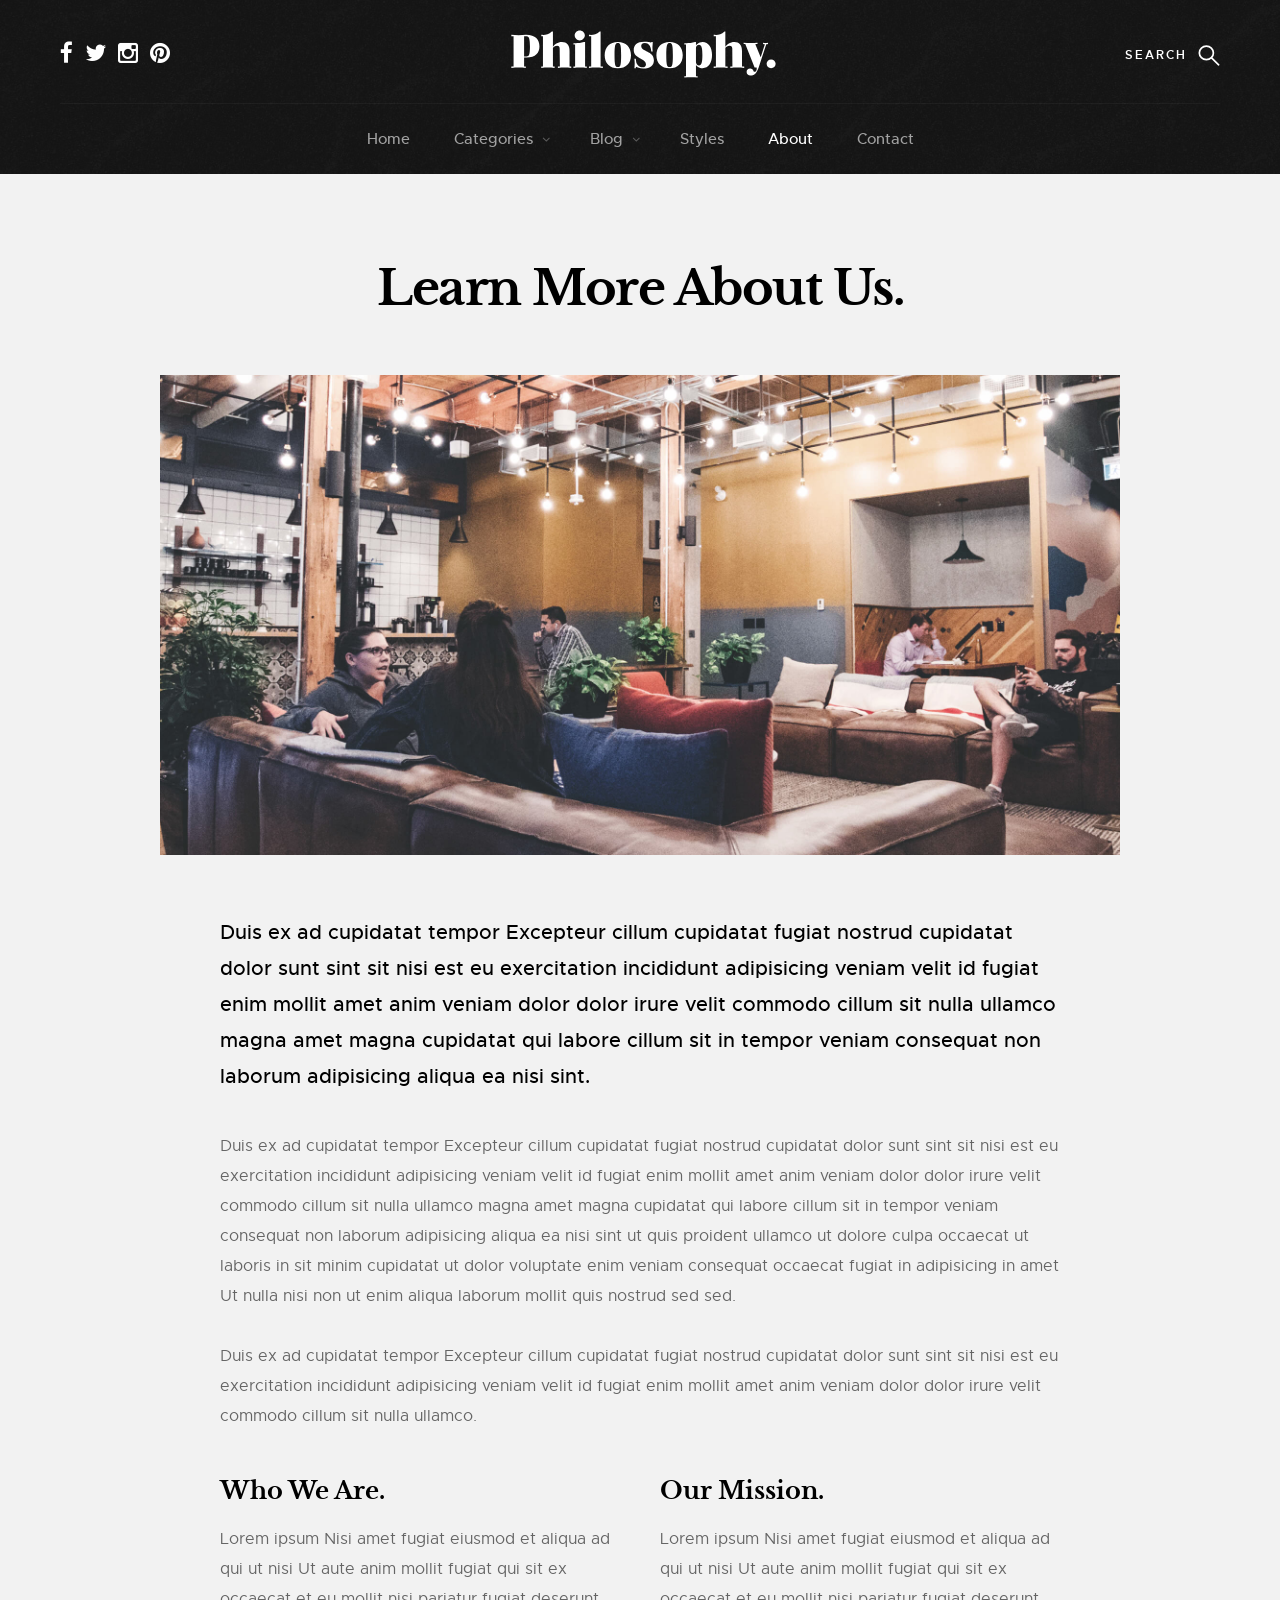
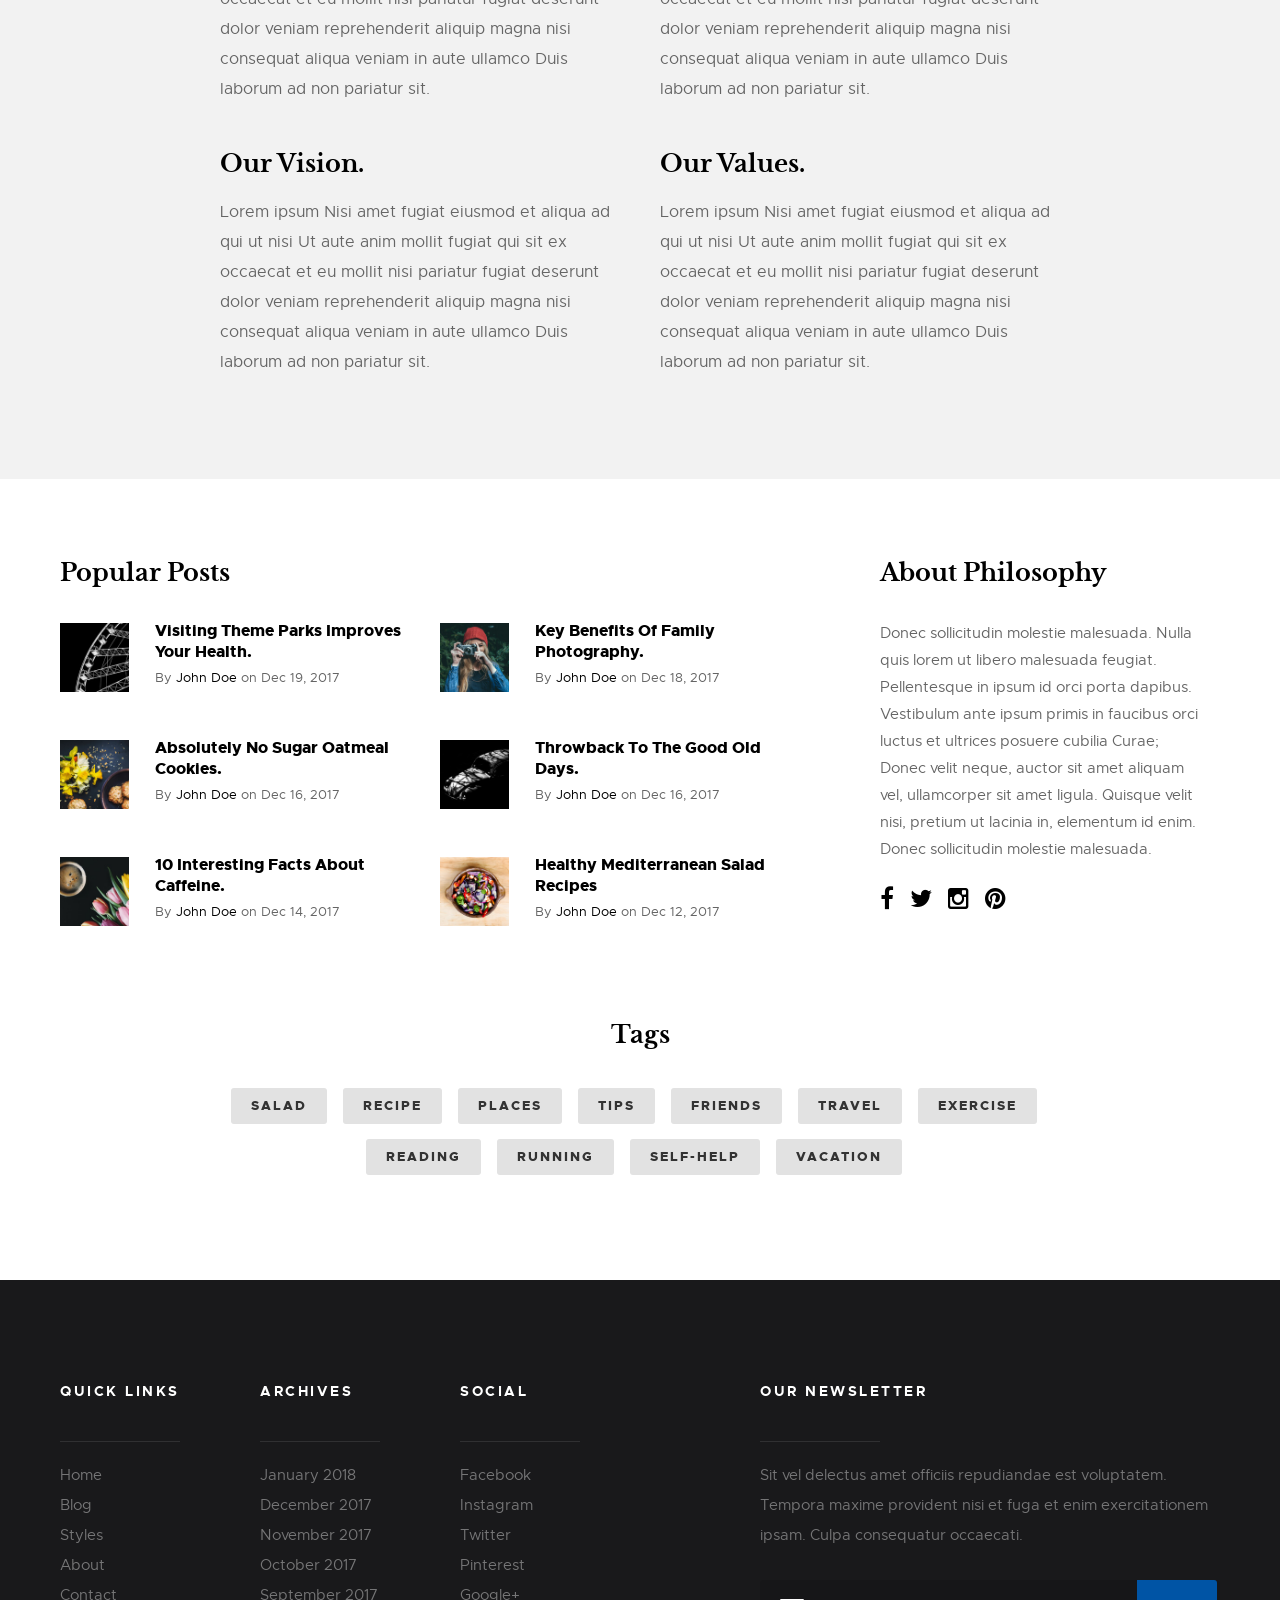
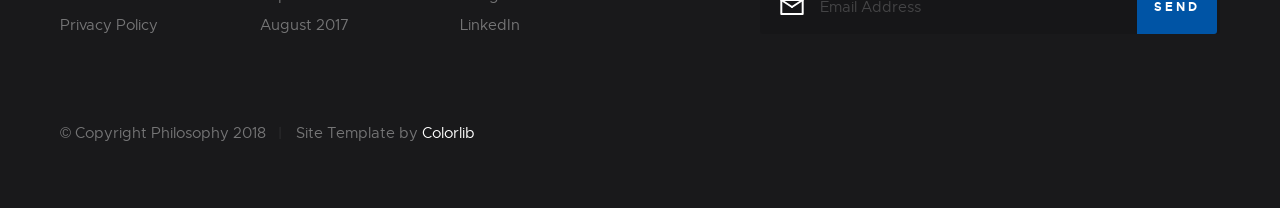
==== about.html @ 349937ad "first major commit" ====
<!DOCTYPE html>
<html class="no-js" lang="en">
<head>

    <!--- basic page needs
    ================================================== -->
    <meta charset="utf-8">
    <title>About - Philosophy</title>
    <meta name="description" content="">
    <meta name="author" content="">

    <!-- mobile specific metas
    ================================================== -->
    <meta name="viewport" content="width=device-width, initial-scale=1, maximum-scale=1">

    <!-- CSS
    ================================================== -->
    <link rel="stylesheet" href="css/base.css">
    <link rel="stylesheet" href="css/vendor.css">
    <link rel="stylesheet" href="css/main.css">

    <!-- script
    ================================================== -->
    <script src="js/modernizr.js"></script>
    <script src="js/pace.min.js"></script>

    <!-- favicons
    ================================================== -->
    <link rel="shortcut icon" href="favicon.ico" type="image/x-icon">
    <link rel="icon" href="favicon.ico" type="image/x-icon">

</head>

<body id="top">

    <!-- pageheader
    ================================================== -->
    <div class="s-pageheader">

        <header class="header">
            <div class="header__content row">

                <div class="header__logo">
                    <a class="logo" href="index.html">
                        <img src="images/logo.svg" alt="Homepage">
                    </a>
                </div> <!-- end header__logo -->

                <ul class="header__social">
                    <li>
                        <a href="#0"><i class="fa fa-facebook" aria-hidden="true"></i></a>
                    </li>
                    <li>
                        <a href="#0"><i class="fa fa-twitter" aria-hidden="true"></i></a>
                    </li>
                    <li>
                        <a href="#0"><i class="fa fa-instagram" aria-hidden="true"></i></a>
                    </li>
                    <li>
                        <a href="#0"><i class="fa fa-pinterest" aria-hidden="true"></i></a>
                    </li>
                </ul> <!-- end header__social -->

                <a class="header__search-trigger" href="#0"></a>

                <div class="header__search">

                    <form role="search" method="get" class="header__search-form" action="#">
                        <label>
                            <span class="hide-content">Search for:</span>
                            <input type="search" class="search-field" placeholder="Type Keywords" value="" name="s" title="Search for:" autocomplete="off">
                        </label>
                        <input type="submit" class="search-submit" value="Search">
                    </form>
        
                    <a href="#0" title="Close Search" class="header__overlay-close">Close</a>

                </div>  <!-- end header__search -->


                <a class="header__toggle-menu" href="#0" title="Menu"><span>Menu</span></a>

                <nav class="header__nav-wrap">

                    <h2 class="header__nav-heading h6">Site Navigation</h2>

                    <ul class="header__nav">
                        <li><a href="index.html" title="">Home</a></li>
                        <li class="has-children">
                            <a href="#0" title="">Categories</a>
                            <ul class="sub-menu">
                            <li><a href="category.html">Lifestyle</a></li>
                            <li><a href="category.html">Health</a></li>
                            <li><a href="category.html">Family</a></li>
                            <li><a href="category.html">Management</a></li>
                            <li><a href="category.html">Travel</a></li>
                            <li><a href="category.html">Work</a></li>
                            </ul>
                        </li>
                        <li class="has-children">
                            <a href="#0" title="">Blog</a>
                            <ul class="sub-menu">
                            <li><a href="single-video.html">Video Post</a></li>
                            <li><a href="single-audio.html">Audio Post</a></li>
                            <li><a href="single-gallery.html">Gallery Post</a></li>
                            <li><a href="single-standard.html">Standard Post</a></li>
                            </ul>
                        </li>
                        <li><a href="style-guide.html" title="">Styles</a></li>
                        <li class="current"><a href="about.html" title="">About</a></li>
                        <li><a href="contact.html" title="">Contact</a></li>
                    </ul> <!-- end header__nav -->

                    <a href="#0" title="Close Menu" class="header__overlay-close close-mobile-menu">Close</a>

                </nav> <!-- end header__nav-wrap -->

            </div> <!-- header-content -->
        </header> <!-- header -->

    </div> <!-- end s-pageheader -->


    <!-- s-content
    ================================================== -->
    <section class="s-content s-content--narrow">

        <div class="row">

            <div class="s-content__header col-full">
                <h1 class="s-content__header-title">
                    Learn More About Us.
                </h1>
            </div> <!-- end s-content__header -->

            <div class="s-content__media col-full">
                <div class="s-content__post-thumb">
                    <img src="images/thumbs/about/about-1000.jpg" 
                         srcset="images/thumbs/about/about-2000.jpg 2000w, 
                                 images/thumbs/about/about-1000.jpg 1000w, 
                                 images/thumbs/about/about-500.jpg 500w" 
                         sizes="(max-width: 2000px) 100vw, 2000px" alt="" >
                </div>
            </div> <!-- end s-content__media -->

            <div class="col-full s-content__main">

                <p class="lead">Duis ex ad cupidatat tempor Excepteur cillum cupidatat fugiat nostrud cupidatat dolor sunt sint sit nisi est eu exercitation incididunt adipisicing veniam velit id fugiat enim mollit amet anim veniam dolor dolor irure velit commodo cillum sit nulla ullamco magna amet magna cupidatat qui labore cillum sit in tempor veniam consequat non laborum adipisicing aliqua ea nisi sint.</p>
                
                <p>Duis ex ad cupidatat tempor Excepteur cillum cupidatat fugiat nostrud cupidatat dolor sunt sint sit nisi est eu exercitation incididunt adipisicing veniam velit id fugiat enim mollit amet anim veniam dolor dolor irure velit commodo cillum sit nulla ullamco magna amet magna cupidatat qui labore cillum sit in tempor veniam consequat non laborum adipisicing aliqua ea nisi sint ut quis proident ullamco ut dolore culpa occaecat ut laboris in sit minim cupidatat ut dolor voluptate enim veniam consequat occaecat fugiat in adipisicing in amet Ut nulla nisi non ut enim aliqua laborum mollit quis nostrud sed sed.
                </p>

                <p>Duis ex ad cupidatat tempor Excepteur cillum cupidatat fugiat nostrud cupidatat dolor sunt sint sit nisi est eu exercitation incididunt adipisicing veniam velit id fugiat enim mollit amet anim veniam dolor dolor irure velit commodo cillum sit nulla ullamco.
                </p>

                <div class="row block-1-2 block-tab-full">
                    <div class="col-block">
                        <h3 class="quarter-top-margin">Who We Are.</h3>
                        <p>Lorem ipsum Nisi amet fugiat eiusmod et aliqua ad qui ut nisi Ut aute anim mollit fugiat qui sit ex occaecat et eu mollit nisi pariatur fugiat deserunt dolor veniam reprehenderit aliquip magna nisi consequat aliqua veniam in aute ullamco Duis laborum ad non pariatur sit.</p>
                    </div>

                    <div class="col-block">
                        <h3 class="quarter-top-margin">Our Mission.</h3>
                        <p>Lorem ipsum Nisi amet fugiat eiusmod et aliqua ad qui ut nisi Ut aute anim mollit fugiat qui sit ex occaecat et eu mollit nisi pariatur fugiat deserunt dolor veniam reprehenderit aliquip magna nisi consequat aliqua veniam in aute ullamco Duis laborum ad non pariatur sit.</p>
                    </div>

                    <div class="col-block">
                        <h3 class="quarter-top-margin">Our Vision.</h3>
                        <p>Lorem ipsum Nisi amet fugiat eiusmod et aliqua ad qui ut nisi Ut aute anim mollit fugiat qui sit ex occaecat et eu mollit nisi pariatur fugiat deserunt dolor veniam reprehenderit aliquip magna nisi consequat aliqua veniam in aute ullamco Duis laborum ad non pariatur sit.</p>
                    </div>

                    <div class="col-block">
                        <h3 class="quarter-top-margin">Our Values.</h3>
                        <p>Lorem ipsum Nisi amet fugiat eiusmod et aliqua ad qui ut nisi Ut aute anim mollit fugiat qui sit ex occaecat et eu mollit nisi pariatur fugiat deserunt dolor veniam reprehenderit aliquip magna nisi consequat aliqua veniam in aute ullamco Duis laborum ad non pariatur sit.</p>
                    </div>

                </div>


            </div> <!-- end s-content__main -->

        </div> <!-- end row -->

    </section> <!-- s-content -->


    <!-- s-extra
    ================================================== -->
    <section class="s-extra">

        <div class="row top">

            <div class="col-eight md-six tab-full popular">
                <h3>Popular Posts</h3>

                <div class="block-1-2 block-m-full popular__posts">
                    <article class="col-block popular__post">
                        <a href="#0" class="popular__thumb">
                            <img src="images/thumbs/small/wheel-150.jpg" alt="">
                        </a>
                        <h5><a href="#0">Visiting Theme Parks Improves Your Health.</a></h5>
                        <section class="popular__meta">
                                <span class="popular__author"><span>By</span> <a href="#0"> John Doe</a></span>
                            <span class="popular__date"><span>on</span> <time datetime="2017-12-19">Dec 19, 2017</time></span>
                        </section>
                    </article>
                    <article class="col-block popular__post">
                        <a href="#0" class="popular__thumb">
                            <img src="images/thumbs/small/shutterbug-150.jpg" alt="">
                        </a>
                        <h5><a href="#0">Key Benefits Of Family Photography.</a></h5>
                        <section class="popular__meta">
                            <span class="popular__author"><span>By</span> <a href="#0"> John Doe</a></span>
                            <span class="popular__date"><span>on</span> <time datetime="2017-12-18">Dec 18, 2017</time></span>
                        </section>
                    </article>
                    <article class="col-block popular__post">
                        <a href="#0" class="popular__thumb">
                            <img src="images/thumbs/small/cookies-150.jpg" alt="">
                        </a>
                        <h5><a href="#0">Absolutely No Sugar Oatmeal Cookies.</a></h5>
                        <section class="popular__meta">
                                <span class="popular__author"><span>By</span> <a href="#0"> John Doe</a></span>
                            <span class="popular__date"><span>on</span> <time datetime="2017-12-16">Dec 16, 2017</time></span>
                        </section>
                    </article>
                    <article class="col-block popular__post">
                        <a href="#0" class="popular__thumb">
                            <img src="images/thumbs/small/beetle-150.jpg" alt="">
                        </a>
                        <h5><a href="#0">Throwback To The Good Old Days.</a></h5>
                        <section class="popular__meta">
                            <span class="popular__author"><span>By</span> <a href="#0"> John Doe</a></span>
                            <span class="popular__date"><span>on</span> <time datetime="2017-12-16">Dec 16, 2017</time></span>
                        </section>
                    </article>
                    <article class="col-block popular__post">
                        <a href="#0" class="popular__thumb">
                            <img src="images/thumbs/small/tulips-150.jpg" alt="">
                        </a>
                        <h5><a href="#0">10 Interesting Facts About Caffeine.</a></h5>
                        <section class="popular__meta">
                            <span class="popular__author"><span>By</span> <a href="#0"> John Doe</a></span>
                            <span class="popular__date"><span>on</span> <time datetime="2017-12-14">Dec 14, 2017</time></span>
                        </section>
                    </article>
                    <article class="col-block popular__post">
                        <a href="#0" class="popular__thumb">
                            <img src="images/thumbs/small/salad-150.jpg" alt="">
                        </a>
                        <h5><a href="#0">Healthy Mediterranean Salad Recipes</a></h5>
                        <section class="popular__meta">
                            <span class="popular__author"><span>By</span> <a href="#0"> John Doe</a></span>
                            <span class="popular__date"><span>on</span> <time datetime="2017-12-12">Dec 12, 2017</time></span>
                        </section>
                    </article>
                </div> <!-- end popular_posts -->
            </div> <!-- end popular -->
            
            <div class="col-four md-six tab-full about">
                <h3>About Philosophy</h3>

                <p>
                Donec sollicitudin molestie malesuada. Nulla quis lorem ut libero malesuada feugiat. Pellentesque in ipsum id orci porta dapibus. Vestibulum ante ipsum primis in faucibus orci luctus et ultrices posuere cubilia Curae; Donec velit neque, auctor sit amet aliquam vel, ullamcorper sit amet ligula. Quisque velit nisi, pretium ut lacinia in, elementum id enim. Donec sollicitudin molestie malesuada.
                </p>

                <ul class="about__social">
                    <li>
                        <a href="#0"><i class="fa fa-facebook" aria-hidden="true"></i></a>
                    </li>
                    <li>
                        <a href="#0"><i class="fa fa-twitter" aria-hidden="true"></i></a>
                    </li>
                    <li>
                        <a href="#0"><i class="fa fa-instagram" aria-hidden="true"></i></a>
                    </li>
                    <li>
                        <a href="#0"><i class="fa fa-pinterest" aria-hidden="true"></i></a>
                    </li>
                </ul> <!-- end header__social -->
            </div> <!-- end about -->

        </div> <!-- end row -->

        <div class="row bottom tags-wrap">
            <div class="col-full tags">
                <h3>Tags</h3>

                <div class="tagcloud">
                    <a href="#0">Salad</a>
                    <a href="#0">Recipe</a>
                    <a href="#0">Places</a>
                    <a href="#0">Tips</a>
                    <a href="#0">Friends</a>
                    <a href="#0">Travel</a>
                    <a href="#0">Exercise</a>
                    <a href="#0">Reading</a>
                    <a href="#0">Running</a>
                    <a href="#0">Self-Help</a>
                    <a href="#0">Vacation</a>
                </div> <!-- end tagcloud -->
            </div> <!-- end tags -->
        </div> <!-- end tags-wrap -->

    </section> <!-- end s-extra -->


    <!-- s-footer
    ================================================== -->
    <footer class="s-footer">

        <div class="s-footer__main">
            <div class="row">
                
                <div class="col-two md-four mob-full s-footer__sitelinks">
                        
                    <h4>Quick Links</h4>

                    <ul class="s-footer__linklist">
                        <li><a href="#0">Home</a></li>
                        <li><a href="#0">Blog</a></li>
                        <li><a href="#0">Styles</a></li>
                        <li><a href="#0">About</a></li>
                        <li><a href="#0">Contact</a></li>
                        <li><a href="#0">Privacy Policy</a></li>
                    </ul>

                </div> <!-- end s-footer__sitelinks -->

                <div class="col-two md-four mob-full s-footer__archives">
                        
                    <h4>Archives</h4>

                    <ul class="s-footer__linklist">
                        <li><a href="#0">January 2018</a></li>
                        <li><a href="#0">December 2017</a></li>
                        <li><a href="#0">November 2017</a></li>
                        <li><a href="#0">October 2017</a></li>
                        <li><a href="#0">September 2017</a></li>
                        <li><a href="#0">August 2017</a></li>
                    </ul>

                </div> <!-- end s-footer__archives -->

                <div class="col-two md-four mob-full s-footer__social">
                        
                    <h4>Social</h4>

                    <ul class="s-footer__linklist">
                        <li><a href="#0">Facebook</a></li>
                        <li><a href="#0">Instagram</a></li>
                        <li><a href="#0">Twitter</a></li>
                        <li><a href="#0">Pinterest</a></li>
                        <li><a href="#0">Google+</a></li>
                        <li><a href="#0">LinkedIn</a></li>
                    </ul>

                </div> <!-- end s-footer__social -->

                <div class="col-five md-full end s-footer__subscribe">
                        
                    <h4>Our Newsletter</h4>

                    <p>Sit vel delectus amet officiis repudiandae est voluptatem. Tempora maxime provident nisi et fuga et enim exercitationem ipsam. Culpa consequatur occaecati.</p>

                    <div class="subscribe-form">
                        <form id="mc-form" class="group" novalidate="true">

                            <input type="email" value="" name="EMAIL" class="email" id="mc-email" placeholder="Email Address" required="">
                
                            <input type="submit" name="subscribe" value="Send">
                
                            <label for="mc-email" class="subscribe-message"></label>
                
                        </form>
                    </div>

                </div> <!-- end s-footer__subscribe -->

            </div>
        </div> <!-- end s-footer__main -->

        <div class="s-footer__bottom">
            <div class="row">
                <div class="col-full">
                    <div class="s-footer__copyright">
                        <span>© Copyright Philosophy 2018</span> 
                        <span>Site Template by <a href="https://colorlib.com/">Colorlib</a></span>
                    </div>

                    <div class="go-top">
                        <a class="smoothscroll" title="Back to Top" href="#top"></a>
                    </div>
                </div>
            </div>
        </div> <!-- end s-footer__bottom -->

    </footer> <!-- end s-footer -->


    <!-- preloader
    ================================================== -->
    <div id="preloader">
        <div id="loader">
            <div class="line-scale">
                <div></div>
                <div></div>
                <div></div>
                <div></div>
                <div></div>
            </div>
        </div>
    </div>


    <!-- Java Script
    ================================================== -->
    <script src="js/jquery-3.2.1.min.js"></script>
    <script src="js/plugins.js"></script>
    <script src="js/main.js"></script>

</body>

</html>
---- css/base.css ----
/* =================================================================== 
 *
 *  Philosophy v1.0 Base Stylesheet
 *  12-30-2017
 *  ------------------------------------------------------------------
 *
 *  TOC:
 *  # imports
 *  # normalize
 *  # basic/base setup styles
 *    ## Media
 *    ## Typography resets
 *    ## links
 *    ## inputs
 *  # grid
 *    ## medium size devices
 *    ## tablets
 *    ## mobile devices
 *    ## small mobile devices
 *  # block grids
 *    ## medium size devices
 *    ## tablets
 *    ## mobile devices
 *    ## small mobile devices
 *  # MISC
 *
 * =================================================================== */


/* ===================================================================
 *  # imports 
 *
 * ------------------------------------------------------------------- */
@import url("font-awesome/css/font-awesome.min.css");
@import url("fonts.css");


/* ===================================================================
 *  # normalize
 *  normalize.css v5.0.0 | MIT License | 
 *  github.com/necolas/normalize.css
 *
 * ------------------------------------------------------------------- */
html {
   font-family: sans-serif;
   line-height: 1.15;
   -ms-text-size-adjust: 100%;
   -webkit-text-size-adjust: 100%;
}

body {
   margin: 0;
}

article,
aside,
footer,
header,
nav,
section {
   display: block;
}

h1 {
   font-size: 2em;
   margin: 0.67em 0;
}

figcaption,
figure,
main {
   display: block;
}

figure {
   margin: 1em 40px;
}

hr {
   box-sizing: content-box;
   height: 0;
   overflow: visible;
}

pre {
   font-family: monospace, monospace;
   font-size: 1em;
}

a {
   background-color: transparent;
   -webkit-text-decoration-skip: objects;
}

a:active,
a:hover {
   outline-width: 0;
}

abbr[title] {
   border-bottom: none;
   text-decoration: underline;
   text-decoration: underline dotted;
}

b,
strong {
   font-weight: inherit;
}

b,
strong {
   font-weight: bolder;
}

code,
kbd,
samp {
   font-family: monospace, monospace;
   font-size: 1em;
}

dfn {
   font-style: italic;
}

mark {
   background-color: #ff0;
   color: #000;
}

small {
   font-size: 80%;
}

sub,
sup {
   font-size: 75%;
   line-height: 0;
   position: relative;
   vertical-align: baseline;
}

sub {
   bottom: -0.25em;
}

sup {
   top: -0.5em;
}

audio,
video {
   display: inline-block;
}

audio:not([controls]) {
   display: none;
   height: 0;
}

img {
   border-style: none;
}

svg:not(:root) {
   overflow: hidden;
}

button,
input,
optgroup,
select,
textarea {
   font-family: sans-serif;
   font-size: 100%;
   line-height: 1.15;
   margin: 0;
}

button,
input {
   overflow: visible;
}

button,
select {
   text-transform: none;
}

button,
html [type="button"],
[type="reset"],
[type="submit"] {
   -webkit-appearance: button;
}

button::-moz-focus-inner,
[type="button"]::-moz-focus-inner,
[type="reset"]::-moz-focus-inner,
[type="submit"]::-moz-focus-inner {
   border-style: none;
   padding: 0;
}

button:-moz-focusring,
[type="button"]:-moz-focusring,
[type="reset"]:-moz-focusring,
[type="submit"]:-moz-focusring {
   outline: 1px dotted ButtonText;
}

fieldset {
   border: 1px solid #c0c0c0;
   margin: 0 2px;
   padding: 0.35em 0.625em 0.75em;
}

legend {
   box-sizing: border-box;
   color: inherit;
   display: table;
   max-width: 100%;
   padding: 0;
   white-space: normal;
}

progress {
   display: inline-block;
   vertical-align: baseline;
}

textarea {
   overflow: auto;
}

[type="checkbox"],
[type="radio"] {
   box-sizing: border-box;
   padding: 0;
}

[type="number"]::-webkit-inner-spin-button,
[type="number"]::-webkit-outer-spin-button {
   height: auto;
}

[type="search"] {
   -webkit-appearance: textfield;
   outline-offset: -2px;
}

[type="search"]::-webkit-search-cancel-button,
[type="search"]::-webkit-search-decoration {
   -webkit-appearance: none;
}

::-webkit-file-upload-button {
   -webkit-appearance: button;
   font: inherit;
}

details,
menu {
   display: block;
}

summary {
   display: list-item;
}

canvas {
   display: inline-block;
}

template {
   display: none;
}

[hidden] {
   display: none;
}


/* ===================================================================
*  # basic/base setup styles
*
* ------------------------------------------------------------------- */
html {
   font-size: 62.5%;
   box-sizing: border-box;
}

*,
*::before,
*::after {
   box-sizing: inherit;
}

body {
   font-weight: normal;
   line-height: 1;
   word-wrap: break-word;
   text-rendering: optimizeLegibility;
   -webkit-overflow-scrolling: touch;
   -webkit-text-size-adjust: none;
}

body,
input,
button {
   -moz-osx-font-smoothing: grayscale;
   -webkit-font-smoothing: antialiased;
}

/* ------------------------------------------------------------------- 
 * ## Media
 * ------------------------------------------------------------------- */
img,
video {
   max-width: 100%;
   height: auto;
}

/* ------------------------------------------------------------------- 
 * ## Typography resets 
 * ------------------------------------------------------------------- */
div, dl, dt, dd, ul, ol, li, h1, h2, h3, h4, h5, h6, pre, form, p, blockquote, th, td {
   margin: 0;
   padding: 0;
}

h1, h2, h3, h4, h5, h6 {
   -webkit-font-smoothing: auto;
   -webkit-font-smoothing: antialiased;
   -webkit-font-variant-ligatures: common-ligatures;
   -moz-font-variant-ligatures: common-ligatures;
   font-variant-ligatures: common-ligatures;
   text-rendering: optimizeLegibility;
}

em,
i {
   font-style: italic;
   line-height: inherit;
}

strong,
b {
   font-weight: bold;
   line-height: inherit;
}

small {
   font-size: 60%;
   line-height: inherit;
}

ol,
ul {
   list-style: none;
}

li {
   display: block;
}

/* ------------------------------------------------------------------- 
 * ## links
 * ------------------------------------------------------------------- */
a {
   text-decoration: none;
   line-height: inherit;
}

a img {
   border: none;
}

/* ------------------------------------------------------------------- 
 *  ## inputs
 * ------------------------------------------------------------------- */
fieldset {
   margin: 0;
   padding: 0;
}

input[type="email"],
input[type="number"],
input[type="search"],
input[type="text"],
input[type="tel"],
input[type="url"],
input[type="password"],
textarea {
   -webkit-appearance: none;
   -moz-appearance: none;
   -ms-appearance: none;
   -o-appearance: none;
   appearance: none;
}


/* ===================================================================
 * # grid
 *
 * ------------------------------------------------------------------- */
.row {
   width: 94%;
   max-width: 1200px;
   margin: 0 auto;
}

.row:after {
   content: "";
   display: table;
   clear: both;
}

.row .row {
   width: auto;
   max-width: none;
   margin-left: -20px;
   margin-right: -20px;
}

/* column blocks
 * -------------------------------------- */
[class*="col-"] {
   float: left;
   padding: 0 20px;
}

[class*="col-"] + [class*="col-"].end {
   float: right;
}

/* column width classes 
 * -------------------------------------- */
.col-one {
   width: 8.33333%;
}

.col-two,
.col-1-6 {
   width: 16.66667%;
}

.col-three,
.col-1-4 {
   width: 25%;
}

.col-four,
.col-1-3 {
   width: 33.33333%;
}

.col-five {
   width: 41.66667%;
}

.col-six,
.col-1-2 {
   width: 50%;
}

.col-seven {
   width: 58.33333%;
}

.col-eight,
.col-2-3 {
   width: 66.66667%;
}

.col-nine,
.col-3-4 {
  width: 75%;
}

.col-ten,
.col-5-6 {
   width: 83.33333%;
}

.col-eleven {
   width: 91.66667%;
}

.col-twelve,
.col-full {
   width: 100%;
}


/* ------------------------------------------------------------------- 
 * ## medium size devices
 * ------------------------------------------------------------------- */
@media only screen and (max-width: 1200px) {
   .row .row {
      margin-left: -15px;
      margin-right: -15px;
   }

   [class*="col-"] {
      padding: 0 15px;
   }

   .md-two,
   .md-1-6 {
      width: 16.66667%;
   }

   .md-one {
      width: 8.33333%;
   }

   .md-three,
   .md-1-4 {
      width: 25%;
   }

   .md-four,
   .md-1-3 {
      width: 33.33333%;
   }

   .md-five {
      width: 41.66667%;
   }

   .md-six,
   .md-1-2 {
      width: 50%;
   }

   .md-seven {
      width: 58.33333%;
   }

   .md-eight,
   .md-2-3 {
      width: 66.66667%;
   }

   .md-nine,
   .md-3-4 {
      width: 75%;
   }

   .md-ten,
   .md-5-6 {
      width: 83.33333%;
   }

   .md-eleven {
      width: 91.66667%;
   }

   .md-twelve,
   .md-full {
      width: 100%;
   }
}

/* ------------------------------------------------------------------- 
 * ## tablets
 * ------------------------------------------------------------------- */
@media only screen and (max-width: 800px) {
   .row {
      width: 90%;
   }

   .tab-1-4 {
      width: 25%;
   }

   .tab-1-3 {
      width: 33.33333%;
   }

   .tab-1-2 {
      width: 50%;
   }

   .tab-2-3 {
      width: 66.66667%;
   }

   .tab-3-4 {
      width: 75%;
   }

   .tab-full {
      width: 100%;
   }

   .hide-on-tablet {
      display: none;
   }
}

/* ------------------------------------------------------------------- 
 * ## mobile devices
 * ------------------------------------------------------------------- */
@media only screen and (max-width: 600px) {
   .row {
      width: auto;
      padding-left: 25px;
      padding-right: 25px;
   }

   .row .row {
      margin-left: -10px;
      margin-right: -10px;
      padding-left: 0;
      padding-right: 0;
   }

   [class*="col-"] {
      padding: 0 10px;
   }

   .mob-1-4 {
      width: 25%;
   }

   .mob-1-3 {
      width: 33.33333%;
   }

   .mob-1-2 {
      width: 50%;
   }

   .mob-2-3 {
      width: 66.66667%;
   }

   .mob-3-4 {
      width: 75%;
   }

   .mob-full {
      width: 100%;
   }

   .hide-on-mobile {
      display: none;
   }
}

/* ------------------------------------------------------------------- 
 * ## small mobile devices
 * ------------------------------------------------------------------- */

/* stack columns on small mobile devices
 * ------------------------------------------------------------------- */
@media only screen and (max-width: 400px) {
   .row .row {
      margin-left: 0;
      margin-right: 0;
   }

   [class*="col-"] {
      width: 100% !important;
      float: none !important;
      clear: both !important;
      margin-left: 0;
      margin-right: 0;
      padding: 0;
   }

   [class*="col-"] + [class*="col-"].end {
      float: none;
   }
}


/* ===================================================================
 * # block grids
 *
 * ------------------------------------------------------------------- */

/* Equally-sized columns define at row level
 * ------------------------------------------------------------------- */
[class*="block-"]:after {
   content: "";
   display: table;
   clear: both;
}

.block-1-6 .col-block {
   width: 16.66667%;
}

.block-1-5 .col-block {
   width: 20%;
}

.block-1-4 .col-block {
   width: 25%;
}

.block-1-3 .col-block {
   width: 33.33333%;
}

.block-1-2 .col-block {
   width: 50%;
}

/**
 * Clearing for block grid columns. Allow columns with 
 * different heights to align properly.
 */
.block-1-6 .col-block:nth-child(6n + 1),
.block-1-5 .col-block:nth-child(5n + 1),
.block-1-4 .col-block:nth-child(4n + 1),
.block-1-3 .col-block:nth-child(3n + 1),
.block-1-2 .col-block:nth-child(2n + 1) {
   clear: both;
}

/* ------------------------------------------------------------------- 
 * ## medium size devices
 * ------------------------------------------------------------------- */
@media only screen and (max-width: 1200px) {
   .block-m-1-6 .col-block {
      width: 16.66667%;
   }

   .block-m-1-5 .col-block {
      width: 20%;
   }

   .block-m-1-4 .col-block {
      width: 25%;
   }

   .block-m-1-3 .col-block {
      width: 33.33333%;
   }

   .block-m-1-2 .col-block {
      width: 50%;
   }

   .block-m-full .col-block {
      width: 100%;
      clear: both;
   }

   [class*="block-m-"] .col-block:nth-child(n) {
      clear: none;
   }

   .block-m-1-6 .col-block:nth-child(6n + 1),
   .block-m-1-5 .col-block:nth-child(5n + 1),
   .block-m-1-4 .col-block:nth-child(4n + 1),
   .block-m-1-3 .col-block:nth-child(3n + 1),
   .block-m-1-2 .col-block:nth-child(2n + 1) {
      clear: both;
   }
}

/* ------------------------------------------------------------------- 
 * ## tablets
 * ------------------------------------------------------------------- */
@media only screen and (max-width: 800px) {
   .block-tab-1-6 .col-block {
      width: 16.66667%;
   }

   .block-tab-1-5 .col-block {
      width: 20%;
   }

   .block-tab-1-4 .col-block {
      width: 25%;
   }

   .block-tab-1-3 .col-block {
      width: 33.33333%;
   }

   .block-tab-1-2 .col-block {
      width: 50%;
   }

   .block-tab-full .col-block {
      width: 100%;
      clear: both;
   }

   [class*="block-tab-"] .col-block:nth-child(n) {
      clear: none;
   }

   .block-tab-1-6 .col-block:nth-child(6n + 1),
   .block-tab-1-6 .col-block:nth-child(5n + 1),
   .block-tab-1-4 .col-block:nth-child(4n + 1),
   .block-tab-1-3 .col-block:nth-child(3n + 1),
   .block-tab-1-2 .col-block:nth-child(2n + 1) {
      clear: both;
   }
}

/* ------------------------------------------------------------------- 
 * ## mobile devices
 * ------------------------------------------------------------------- */
@media only screen and (max-width: 600px) {
   .block-mob-1-6 .col-block {
      width: 16.66667%;
   }

   .block-mob-1-5 .col-block {
      width: 20%;
   }

   .block-mob-1-4 .col-block {
      width: 25%;
   }

   .block-mob-1-3 .col-block {
      width: 33.33333%;
   }

   .block-mob-1-2 .col-block {
      width: 50%;
   }

   .block-mob-full .col-block {
      width: 100%;
      clear: both;
   }

   [class*="block-mob-"] .col-block:nth-child(n) {
      clear: none;
   }

   .block-mob-1-6 .col-block:nth-child(6n + 1),
   .block-mob-1-5 .col-block:nth-child(5n + 1),
   .block-mob-1-4 .col-block:nth-child(4n + 1),
   .block-mob-1-3 .col-block:nth-child(3n + 1),
   .block-mob-1-2 .col-block:nth-child(2n + 1) {
      clear: both;
   }
}

/* ------------------------------------------------------------------- 
 * ## small mobile devices
 * ------------------------------------------------------------------- */

/* stack columns on small mobile devices
 * ------------------------------------------------------------------- */
@media only screen and (max-width: 400px) {
   .stack .col-block {
      width: 100% !important;
      float: none !important;
      clear: both !important;
      margin-left: 0;
      margin-right: 0;
   }
}


/* ===================================================================
 * # MISC
 *
 * ------------------------------------------------------------------- */
.group:after {
   content: "";
   display: table;
   clear: both;
}

/* Misc Helper Styles
 * -------------------------------------- */
.is-hidden {
   display: none;
}

.is-invisible {
   visibility: hidden;
}

.antialiased {
   -webkit-font-smoothing: antialiased;
   -moz-osx-font-smoothing: grayscale;
}

.overflow-hidden {
   overflow: hidden;
}

.remove-bottom {
   margin-bottom: 0;
}

.half-bottom {
   margin-bottom: 1.5rem !important;
}

.add-bottom {
   margin-bottom: 3rem !important;
}

.no-border {
   border: none;
}

.full-width {
   width: 100%;
}

.text-center {
   text-align: center;
}

.text-left {
   text-align: left;
}

.text-right {
   text-align: right;
}

.pull-left {
   float: left;
}

.pull-right {
   float: right;
}

.align-center {
   margin-left: auto;
   margin-right: auto;
   text-align: center;
}

/*# sourceMappingURL=base.css.map */
---- css/vendor.css ----
/* =================================================================== 
 *
 *  Philosophy v1.0 Vendor/Third Party CSS 
 *  12-30-2017
 *  ------------------------------------------------------------------
 *
 *  TOC:
 *  # lity - v1.6.6 - 2016-04-22
 *  # Animate on Scroll
 *  # Slick Slider
 *  # MediaElement
 *  # prettyprint GitHub Theme
 *
 * =================================================================== */


/* ===================================================================
 * # lity - v1.6.6 - 2016-04-22
 *   http://sorgalla.com/lity/
 *   Copyright (c) 2016 Jan Sorgalla; Licensed MIT 
 * ------------------------------------------------------------------- */
.lity {
   z-index: 9990;
   position: fixed;
   top: 0;
   right: 0;
   bottom: 0;
   left: 0;
   white-space: nowrap;
   background: #ffffff;
   background: white;
   outline: none !important;
   opacity: 0;
   -webkit-transition: opacity 0.3s ease;
   -o-transition: opacity 0.3s ease;
   transition: opacity 0.3s ease;
}

.lity.lity-opened {
   opacity: 1;
}

.lity.lity-closed {
   opacity: 0;
}

.lity * {
   -webkit-box-sizing: border-box;
   -moz-box-sizing: border-box;
   box-sizing: border-box;
}

.lity-wrap {
   z-index: 9990;
   position: fixed;
   top: 0;
   right: 0;
   bottom: 0;
   left: 0;
   text-align: center;
   outline: none !important;
}

.lity-wrap:before {
   content: '';
   display: inline-block;
   height: 100%;
   vertical-align: middle;
   margin-right: -0.25em;
}

.lity-loader {
   z-index: 9991;
   color: #333;
   position: absolute;
   top: 50%;
   margin-top: -0.8em;
   width: 100%;
   text-align: center;
   font-size: 14px;
   font-family: Arial, Helvetica, sans-serif;
   opacity: 0;
   -webkit-transition: opacity 0.3s ease;
   -o-transition: opacity 0.3s ease;
   transition: opacity 0.3s ease;
}

.lity-loading .lity-loader {
   opacity: 1;
}

.lity-container {
   z-index: 9992;
   position: relative;
   text-align: left;
   vertical-align: middle;
   display: inline-block;
   white-space: normal;
   max-width: 100%;
   max-height: 100%;
   outline: none !important;
}

.lity-content {
   z-index: 9993;
   width: 100%;
   -webkit-transform: scale(1);
   -ms-transform: scale(1);
   -o-transform: scale(1);
   transform: scale(1);
   -webkit-transition: -webkit-transform 0.3s ease;
   -o-transition: -o-transform 0.3s ease;
   transition: transform 0.3s ease;
}

.lity-loading .lity-content,
.lity-closed .lity-content {
   -webkit-transform: scale(0.8);
   -ms-transform: scale(0.8);
   -o-transform: scale(0.8);
   transform: scale(0.8);
}

.lity-content:after {
   content: '';
   position: absolute;
   left: 0;
   top: 0;
   bottom: 0;
   display: block;
   right: 0;
   width: auto;
   height: auto;
   z-index: -1;
}

.lity-close {
   z-index: 9994;
   width: 42px;
   height: 42px;
   position: fixed;
   text-align: center !important;
   right: 20px;
   top: 20px;
   -webkit-appearance: none;
   cursor: pointer;
   text-decoration: none;
   text-align: center;
   padding: 0;
   margin: 0;
   color: black;
   font-style: normal;
   font-size: 30px;
   font-family: Arial, sans-serif;
   line-height: 42px;
   border: 0;
   background: transparent;
   outline: none;
   -webkit-box-shadow: none;
   box-shadow: none;
   font: 0/0 a;
   text-shadow: none;
   color: transparent;
   border-radius: 50%;
}

.lity-close::before,
.lity-close::after {
   display: block;
   content: "";
   height: 20px;
   width: 2px;
   background-color: black;
   position: absolute;
   top: 11px;
   left: 20px;
}

.lity-close::before {
   -webkit-transform: rotate(-45deg);
   -ms-transform: rotate(-45deg);
   transform: rotate(-45deg);
}

.lity-close::after {
   -webkit-transform: rotate(45deg);
   -ms-transform: rotate(45deg);
   transform: rotate(45deg);
}

.lity-close::-moz-focus-inner {
   border: 0;
   padding: 0;
}

.lity-close:hover,
.lity-close:focus,
.lity-close:active,
.lity-close:visited {
   text-decoration: none;
   text-align: center;
   padding: 0;
   color: #fff;
   font-style: normal;
   font-size: 30px;
   font-family: Arial, sans-serif;
   line-height: 36px;
   border: 0;
   background: transparent;
   outline: none;
   -webkit-box-shadow: none;
   box-shadow: none;
   font: 0/0 a;
   text-shadow: none;
   color: transparent;
}

.lity-close:hover::before,
.lity-close:hover::after,
.lity-close:focus::before,
.lity-close:focus::after,
.lity-close:active::before,
.lity-close:active::after,
.lity-close:visited::before,
.lity-close:visited::after {
   background-color: #0054a5;
}

/* Image */
.lity-image img {
   max-width: 100%;
   display: block;
   line-height: 0;
   border: 0;
}

/* iFrame */
.lity-iframe .lity-container {
   width: 100%;
   max-width: 964px;
}

.lity-iframe-container {
   width: 100%;
   height: 0;
   padding-top: 56.25%;
   overflow: auto;
   pointer-events: auto;
   -webkit-transform: translateZ(0);
   transform: translateZ(0);
   -webkit-overflow-scrolling: touch;
}

.lity-iframe-container iframe {
   position: absolute;
   display: block;
   top: 0;
   left: 0;
   width: 100%;
   height: 100%;
   background: #000;
}

.lity-hide {
   display: none;
}


/* ===================================================================
 * # Animate on Scroll 
 *   https://michalsnik.github.io/aos/
 *
 * ------------------------------------------------------------------- */
[data-aos][data-aos][data-aos-duration='50'],
body[data-aos-duration='50'] [data-aos] {
   transition-duration: 50ms;
}

[data-aos][data-aos][data-aos-delay='50'],
body[data-aos-delay='50'] [data-aos] {
   transition-delay: 0;
}

[data-aos][data-aos][data-aos-delay='50'].aos-animate,
body[data-aos-delay='50'] [data-aos].aos-animate {
   transition-delay: 50ms;
}

[data-aos][data-aos][data-aos-duration='100'],
body[data-aos-duration='100'] [data-aos] {
   transition-duration: .1s;
}

[data-aos][data-aos][data-aos-delay='100'],
body[data-aos-delay='100'] [data-aos] {
   transition-delay: 0;
}

[data-aos][data-aos][data-aos-delay='100'].aos-animate,
body[data-aos-delay='100'] [data-aos].aos-animate {
   transition-delay: .1s;
}

[data-aos][data-aos][data-aos-duration='150'],
body[data-aos-duration='150'] [data-aos] {
   transition-duration: .15s;
}

[data-aos][data-aos][data-aos-delay='150'],
body[data-aos-delay='150'] [data-aos] {
   transition-delay: 0;
}

[data-aos][data-aos][data-aos-delay='150'].aos-animate,
body[data-aos-delay='150'] [data-aos].aos-animate {
   transition-delay: .15s;
}

[data-aos][data-aos][data-aos-duration='200'],
body[data-aos-duration='200'] [data-aos] {
   transition-duration: .2s;
}

[data-aos][data-aos][data-aos-delay='200'],
body[data-aos-delay='200'] [data-aos] {
   transition-delay: 0;
}

[data-aos][data-aos][data-aos-delay='200'].aos-animate,
body[data-aos-delay='200'] [data-aos].aos-animate {
   transition-delay: .2s;
}

[data-aos][data-aos][data-aos-duration='250'],
body[data-aos-duration='250'] [data-aos] {
   transition-duration: .25s;
}

[data-aos][data-aos][data-aos-delay='250'],
body[data-aos-delay='250'] [data-aos] {
   transition-delay: 0;
}

[data-aos][data-aos][data-aos-delay='250'].aos-animate,
body[data-aos-delay='250'] [data-aos].aos-animate {
   transition-delay: .25s;
}

[data-aos][data-aos][data-aos-duration='300'],
body[data-aos-duration='300'] [data-aos] {
   transition-duration: .3s;
}

[data-aos][data-aos][data-aos-delay='300'],
body[data-aos-delay='300'] [data-aos] {
   transition-delay: 0;
}

[data-aos][data-aos][data-aos-delay='300'].aos-animate,
body[data-aos-delay='300'] [data-aos].aos-animate {
   transition-delay: .3s;
}

[data-aos][data-aos][data-aos-duration='350'],
body[data-aos-duration='350'] [data-aos] {
   transition-duration: .35s;
}

[data-aos][data-aos][data-aos-delay='350'],
body[data-aos-delay='350'] [data-aos] {
   transition-delay: 0;
}

[data-aos][data-aos][data-aos-delay='350'].aos-animate,
body[data-aos-delay='350'] [data-aos].aos-animate {
   transition-delay: .35s;
}

[data-aos][data-aos][data-aos-duration='400'],
body[data-aos-duration='400'] [data-aos] {
   transition-duration: .4s;
}

[data-aos][data-aos][data-aos-delay='400'],
body[data-aos-delay='400'] [data-aos] {
   transition-delay: 0;
}

[data-aos][data-aos][data-aos-delay='400'].aos-animate,
body[data-aos-delay='400'] [data-aos].aos-animate {
   transition-delay: .4s;
}

[data-aos][data-aos][data-aos-duration='450'],
body[data-aos-duration='450'] [data-aos] {
   transition-duration: .45s;
}

[data-aos][data-aos][data-aos-delay='450'],
body[data-aos-delay='450'] [data-aos] {
   transition-delay: 0;
}

[data-aos][data-aos][data-aos-delay='450'].aos-animate,
body[data-aos-delay='450'] [data-aos].aos-animate {
   transition-delay: .45s;
}

[data-aos][data-aos][data-aos-duration='500'],
body[data-aos-duration='500'] [data-aos] {
   transition-duration: .5s;
}

[data-aos][data-aos][data-aos-delay='500'],
body[data-aos-delay='500'] [data-aos] {
   transition-delay: 0;
}

[data-aos][data-aos][data-aos-delay='500'].aos-animate,
body[data-aos-delay='500'] [data-aos].aos-animate {
   transition-delay: .5s;
}

[data-aos][data-aos][data-aos-duration='550'],
body[data-aos-duration='550'] [data-aos] {
   transition-duration: .55s;
}

[data-aos][data-aos][data-aos-delay='550'],
body[data-aos-delay='550'] [data-aos] {
   transition-delay: 0;
}

[data-aos][data-aos][data-aos-delay='550'].aos-animate,
body[data-aos-delay='550'] [data-aos].aos-animate {
   transition-delay: .55s;
}

[data-aos][data-aos][data-aos-duration='600'],
body[data-aos-duration='600'] [data-aos] {
   transition-duration: .6s;
}

[data-aos][data-aos][data-aos-delay='600'],
body[data-aos-delay='600'] [data-aos] {
   transition-delay: 0;
}

[data-aos][data-aos][data-aos-delay='600'].aos-animate,
body[data-aos-delay='600'] [data-aos].aos-animate {
   transition-delay: .6s;
}

[data-aos][data-aos][data-aos-duration='650'],
body[data-aos-duration='650'] [data-aos] {
   transition-duration: .65s;
}

[data-aos][data-aos][data-aos-delay='650'],
body[data-aos-delay='650'] [data-aos] {
   transition-delay: 0;
}

[data-aos][data-aos][data-aos-delay='650'].aos-animate,
body[data-aos-delay='650'] [data-aos].aos-animate {
   transition-delay: .65s;
}

[data-aos][data-aos][data-aos-duration='700'],
body[data-aos-duration='700'] [data-aos] {
   transition-duration: .7s;
}

[data-aos][data-aos][data-aos-delay='700'],
body[data-aos-delay='700'] [data-aos] {
   transition-delay: 0;
}

[data-aos][data-aos][data-aos-delay='700'].aos-animate,
body[data-aos-delay='700'] [data-aos].aos-animate {
   transition-delay: .7s;
}

[data-aos][data-aos][data-aos-duration='750'],
body[data-aos-duration='750'] [data-aos] {
   transition-duration: .75s;
}

[data-aos][data-aos][data-aos-delay='750'],
body[data-aos-delay='750'] [data-aos] {
   transition-delay: 0;
}

[data-aos][data-aos][data-aos-delay='750'].aos-animate,
body[data-aos-delay='750'] [data-aos].aos-animate {
   transition-delay: .75s;
}

[data-aos][data-aos][data-aos-duration='800'],
body[data-aos-duration='800'] [data-aos] {
   transition-duration: .8s;
}

[data-aos][data-aos][data-aos-delay='800'],
body[data-aos-delay='800'] [data-aos] {
   transition-delay: 0;
}

[data-aos][data-aos][data-aos-delay='800'].aos-animate,
body[data-aos-delay='800'] [data-aos].aos-animate {
   transition-delay: .8s;
}

[data-aos][data-aos][data-aos-duration='850'],
body[data-aos-duration='850'] [data-aos] {
   transition-duration: .85s;
}

[data-aos][data-aos][data-aos-delay='850'],
body[data-aos-delay='850'] [data-aos] {
   transition-delay: 0;
}

[data-aos][data-aos][data-aos-delay='850'].aos-animate,
body[data-aos-delay='850'] [data-aos].aos-animate {
   transition-delay: .85s;
}

[data-aos][data-aos][data-aos-duration='900'],
body[data-aos-duration='900'] [data-aos] {
   transition-duration: .9s;
}

[data-aos][data-aos][data-aos-delay='900'],
body[data-aos-delay='900'] [data-aos] {
   transition-delay: 0;
}

[data-aos][data-aos][data-aos-delay='900'].aos-animate,
body[data-aos-delay='900'] [data-aos].aos-animate {
   transition-delay: .9s;
}

[data-aos][data-aos][data-aos-duration='950'],
body[data-aos-duration='950'] [data-aos] {
   transition-duration: .95s;
}

[data-aos][data-aos][data-aos-delay='950'],
body[data-aos-delay='950'] [data-aos] {
   transition-delay: 0;
}

[data-aos][data-aos][data-aos-delay='950'].aos-animate,
body[data-aos-delay='950'] [data-aos].aos-animate {
   transition-delay: .95s;
}

[data-aos][data-aos][data-aos-duration='1000'],
body[data-aos-duration='1000'] [data-aos] {
   transition-duration: 1s;
}

[data-aos][data-aos][data-aos-delay='1000'],
body[data-aos-delay='1000'] [data-aos] {
   transition-delay: 0;
}

[data-aos][data-aos][data-aos-delay='1000'].aos-animate,
body[data-aos-delay='1000'] [data-aos].aos-animate {
   transition-delay: 1s;
}

[data-aos][data-aos][data-aos-duration='1050'],
body[data-aos-duration='1050'] [data-aos] {
   transition-duration: 1.05s;
}

[data-aos][data-aos][data-aos-delay='1050'],
body[data-aos-delay='1050'] [data-aos] {
   transition-delay: 0;
}

[data-aos][data-aos][data-aos-delay='1050'].aos-animate,
body[data-aos-delay='1050'] [data-aos].aos-animate {
   transition-delay: 1.05s;
}

[data-aos][data-aos][data-aos-duration='1100'],
body[data-aos-duration='1100'] [data-aos] {
   transition-duration: 1.1s;
}

[data-aos][data-aos][data-aos-delay='1100'],
body[data-aos-delay='1100'] [data-aos] {
   transition-delay: 0;
}

[data-aos][data-aos][data-aos-delay='1100'].aos-animate,
body[data-aos-delay='1100'] [data-aos].aos-animate {
   transition-delay: 1.1s;
}

[data-aos][data-aos][data-aos-duration='1150'],
body[data-aos-duration='1150'] [data-aos] {
   transition-duration: 1.15s;
}

[data-aos][data-aos][data-aos-delay='1150'],
body[data-aos-delay='1150'] [data-aos] {
   transition-delay: 0;
}

[data-aos][data-aos][data-aos-delay='1150'].aos-animate,
body[data-aos-delay='1150'] [data-aos].aos-animate {
   transition-delay: 1.15s;
}

[data-aos][data-aos][data-aos-duration='1200'],
body[data-aos-duration='1200'] [data-aos] {
   transition-duration: 1.2s;
}

[data-aos][data-aos][data-aos-delay='1200'],
body[data-aos-delay='1200'] [data-aos] {
   transition-delay: 0;
}

[data-aos][data-aos][data-aos-delay='1200'].aos-animate,
body[data-aos-delay='1200'] [data-aos].aos-animate {
   transition-delay: 1.2s;
}

[data-aos][data-aos][data-aos-duration='1250'],
body[data-aos-duration='1250'] [data-aos] {
   transition-duration: 1.25s;
}

[data-aos][data-aos][data-aos-delay='1250'],
body[data-aos-delay='1250'] [data-aos] {
   transition-delay: 0;
}

[data-aos][data-aos][data-aos-delay='1250'].aos-animate,
body[data-aos-delay='1250'] [data-aos].aos-animate {
   transition-delay: 1.25s;
}

[data-aos][data-aos][data-aos-duration='1300'],
body[data-aos-duration='1300'] [data-aos] {
   transition-duration: 1.3s;
}

[data-aos][data-aos][data-aos-delay='1300'],
body[data-aos-delay='1300'] [data-aos] {
   transition-delay: 0;
}

[data-aos][data-aos][data-aos-delay='1300'].aos-animate,
body[data-aos-delay='1300'] [data-aos].aos-animate {
   transition-delay: 1.3s;
}

[data-aos][data-aos][data-aos-duration='1350'],
body[data-aos-duration='1350'] [data-aos] {
   transition-duration: 1.35s;
}

[data-aos][data-aos][data-aos-delay='1350'],
body[data-aos-delay='1350'] [data-aos] {
   transition-delay: 0;
}

[data-aos][data-aos][data-aos-delay='1350'].aos-animate,
body[data-aos-delay='1350'] [data-aos].aos-animate {
   transition-delay: 1.35s;
}

[data-aos][data-aos][data-aos-duration='1400'],
body[data-aos-duration='1400'] [data-aos] {
   transition-duration: 1.4s;
}

[data-aos][data-aos][data-aos-delay='1400'],
body[data-aos-delay='1400'] [data-aos] {
   transition-delay: 0;
}

[data-aos][data-aos][data-aos-delay='1400'].aos-animate,
body[data-aos-delay='1400'] [data-aos].aos-animate {
   transition-delay: 1.4s;
}

[data-aos][data-aos][data-aos-duration='1450'],
body[data-aos-duration='1450'] [data-aos] {
   transition-duration: 1.45s;
}

[data-aos][data-aos][data-aos-delay='1450'],
body[data-aos-delay='1450'] [data-aos] {
   transition-delay: 0;
}

[data-aos][data-aos][data-aos-delay='1450'].aos-animate,
body[data-aos-delay='1450'] [data-aos].aos-animate {
   transition-delay: 1.45s;
}

[data-aos][data-aos][data-aos-duration='1500'],
body[data-aos-duration='1500'] [data-aos] {
   transition-duration: 1.5s;
}

[data-aos][data-aos][data-aos-delay='1500'],
body[data-aos-delay='1500'] [data-aos] {
   transition-delay: 0;
}

[data-aos][data-aos][data-aos-delay='1500'].aos-animate,
body[data-aos-delay='1500'] [data-aos].aos-animate {
   transition-delay: 1.5s;
}

[data-aos][data-aos][data-aos-duration='1550'],
body[data-aos-duration='1550'] [data-aos] {
   transition-duration: 1.55s;
}

[data-aos][data-aos][data-aos-delay='1550'],
body[data-aos-delay='1550'] [data-aos] {
   transition-delay: 0;
}

[data-aos][data-aos][data-aos-delay='1550'].aos-animate,
body[data-aos-delay='1550'] [data-aos].aos-animate {
   transition-delay: 1.55s;
}

[data-aos][data-aos][data-aos-duration='1600'],
body[data-aos-duration='1600'] [data-aos] {
   transition-duration: 1.6s;
}

[data-aos][data-aos][data-aos-delay='1600'],
body[data-aos-delay='1600'] [data-aos] {
   transition-delay: 0;
}

[data-aos][data-aos][data-aos-delay='1600'].aos-animate,
body[data-aos-delay='1600'] [data-aos].aos-animate {
   transition-delay: 1.6s;
}

[data-aos][data-aos][data-aos-duration='1650'],
body[data-aos-duration='1650'] [data-aos] {
   transition-duration: 1.65s;
}

[data-aos][data-aos][data-aos-delay='1650'],
body[data-aos-delay='1650'] [data-aos] {
   transition-delay: 0;
}

[data-aos][data-aos][data-aos-delay='1650'].aos-animate,
body[data-aos-delay='1650'] [data-aos].aos-animate {
   transition-delay: 1.65s;
}

[data-aos][data-aos][data-aos-duration='1700'],
body[data-aos-duration='1700'] [data-aos] {
   transition-duration: 1.7s;
}

[data-aos][data-aos][data-aos-delay='1700'],
body[data-aos-delay='1700'] [data-aos] {
   transition-delay: 0;
}

[data-aos][data-aos][data-aos-delay='1700'].aos-animate,
body[data-aos-delay='1700'] [data-aos].aos-animate {
   transition-delay: 1.7s;
}

[data-aos][data-aos][data-aos-duration='1750'],
body[data-aos-duration='1750'] [data-aos] {
   transition-duration: 1.75s;
}

[data-aos][data-aos][data-aos-delay='1750'],
body[data-aos-delay='1750'] [data-aos] {
   transition-delay: 0;
}

[data-aos][data-aos][data-aos-delay='1750'].aos-animate,
body[data-aos-delay='1750'] [data-aos].aos-animate {
   transition-delay: 1.75s;
}

[data-aos][data-aos][data-aos-duration='1800'],
body[data-aos-duration='1800'] [data-aos] {
   transition-duration: 1.8s;
}

[data-aos][data-aos][data-aos-delay='1800'],
body[data-aos-delay='1800'] [data-aos] {
   transition-delay: 0;
}

[data-aos][data-aos][data-aos-delay='1800'].aos-animate,
body[data-aos-delay='1800'] [data-aos].aos-animate {
   transition-delay: 1.8s;
}

[data-aos][data-aos][data-aos-duration='1850'],
body[data-aos-duration='1850'] [data-aos] {
   transition-duration: 1.85s;
}

[data-aos][data-aos][data-aos-delay='1850'],
body[data-aos-delay='1850'] [data-aos] {
   transition-delay: 0;
}

[data-aos][data-aos][data-aos-delay='1850'].aos-animate,
body[data-aos-delay='1850'] [data-aos].aos-animate {
   transition-delay: 1.85s;
}

[data-aos][data-aos][data-aos-duration='1900'],
body[data-aos-duration='1900'] [data-aos] {
   transition-duration: 1.9s;
}

[data-aos][data-aos][data-aos-delay='1900'],
body[data-aos-delay='1900'] [data-aos] {
   transition-delay: 0;
}

[data-aos][data-aos][data-aos-delay='1900'].aos-animate,
body[data-aos-delay='1900'] [data-aos].aos-animate {
   transition-delay: 1.9s;
}

[data-aos][data-aos][data-aos-duration='1950'],
body[data-aos-duration='1950'] [data-aos] {
   transition-duration: 1.95s;
}

[data-aos][data-aos][data-aos-delay='1950'],
body[data-aos-delay='1950'] [data-aos] {
   transition-delay: 0;
}

[data-aos][data-aos][data-aos-delay='1950'].aos-animate,
body[data-aos-delay='1950'] [data-aos].aos-animate {
   transition-delay: 1.95s;
}

[data-aos][data-aos][data-aos-duration='2000'],
body[data-aos-duration='2000'] [data-aos] {
   transition-duration: 2s;
}

[data-aos][data-aos][data-aos-delay='2000'],
body[data-aos-delay='2000'] [data-aos] {
   transition-delay: 0;
}

[data-aos][data-aos][data-aos-delay='2000'].aos-animate,
body[data-aos-delay='2000'] [data-aos].aos-animate {
   transition-delay: 2s;
}

[data-aos][data-aos][data-aos-duration='2050'],
body[data-aos-duration='2050'] [data-aos] {
   transition-duration: 2.05s;
}

[data-aos][data-aos][data-aos-delay='2050'],
body[data-aos-delay='2050'] [data-aos] {
   transition-delay: 0;
}

[data-aos][data-aos][data-aos-delay='2050'].aos-animate,
body[data-aos-delay='2050'] [data-aos].aos-animate {
   transition-delay: 2.05s;
}

[data-aos][data-aos][data-aos-duration='2100'],
body[data-aos-duration='2100'] [data-aos] {
   transition-duration: 2.1s;
}

[data-aos][data-aos][data-aos-delay='2100'],
body[data-aos-delay='2100'] [data-aos] {
   transition-delay: 0;
}

[data-aos][data-aos][data-aos-delay='2100'].aos-animate,
body[data-aos-delay='2100'] [data-aos].aos-animate {
   transition-delay: 2.1s;
}

[data-aos][data-aos][data-aos-duration='2150'],
body[data-aos-duration='2150'] [data-aos] {
   transition-duration: 2.15s;
}

[data-aos][data-aos][data-aos-delay='2150'],
body[data-aos-delay='2150'] [data-aos] {
   transition-delay: 0;
}

[data-aos][data-aos][data-aos-delay='2150'].aos-animate,
body[data-aos-delay='2150'] [data-aos].aos-animate {
   transition-delay: 2.15s;
}

[data-aos][data-aos][data-aos-duration='2200'],
body[data-aos-duration='2200'] [data-aos] {
   transition-duration: 2.2s;
}

[data-aos][data-aos][data-aos-delay='2200'],
body[data-aos-delay='2200'] [data-aos] {
   transition-delay: 0;
}

[data-aos][data-aos][data-aos-delay='2200'].aos-animate,
body[data-aos-delay='2200'] [data-aos].aos-animate {
   transition-delay: 2.2s;
}

[data-aos][data-aos][data-aos-duration='2250'],
body[data-aos-duration='2250'] [data-aos] {
   transition-duration: 2.25s;
}

[data-aos][data-aos][data-aos-delay='2250'],
body[data-aos-delay='2250'] [data-aos] {
   transition-delay: 0;
}

[data-aos][data-aos][data-aos-delay='2250'].aos-animate,
body[data-aos-delay='2250'] [data-aos].aos-animate {
   transition-delay: 2.25s;
}

[data-aos][data-aos][data-aos-duration='2300'],
body[data-aos-duration='2300'] [data-aos] {
   transition-duration: 2.3s;
}

[data-aos][data-aos][data-aos-delay='2300'],
body[data-aos-delay='2300'] [data-aos] {
   transition-delay: 0;
}

[data-aos][data-aos][data-aos-delay='2300'].aos-animate,
body[data-aos-delay='2300'] [data-aos].aos-animate {
   transition-delay: 2.3s;
}

[data-aos][data-aos][data-aos-duration='2350'],
body[data-aos-duration='2350'] [data-aos] {
   transition-duration: 2.35s;
}

[data-aos][data-aos][data-aos-delay='2350'],
body[data-aos-delay='2350'] [data-aos] {
   transition-delay: 0;
}

[data-aos][data-aos][data-aos-delay='2350'].aos-animate,
body[data-aos-delay='2350'] [data-aos].aos-animate {
   transition-delay: 2.35s;
}

[data-aos][data-aos][data-aos-duration='2400'],
body[data-aos-duration='2400'] [data-aos] {
   transition-duration: 2.4s;
}

[data-aos][data-aos][data-aos-delay='2400'],
body[data-aos-delay='2400'] [data-aos] {
   transition-delay: 0;
}

[data-aos][data-aos][data-aos-delay='2400'].aos-animate,
body[data-aos-delay='2400'] [data-aos].aos-animate {
   transition-delay: 2.4s;
}

[data-aos][data-aos][data-aos-duration='2450'],
body[data-aos-duration='2450'] [data-aos] {
   transition-duration: 2.45s;
}

[data-aos][data-aos][data-aos-delay='2450'],
body[data-aos-delay='2450'] [data-aos] {
   transition-delay: 0;
}

[data-aos][data-aos][data-aos-delay='2450'].aos-animate,
body[data-aos-delay='2450'] [data-aos].aos-animate {
   transition-delay: 2.45s;
}

[data-aos][data-aos][data-aos-duration='2500'],
body[data-aos-duration='2500'] [data-aos] {
   transition-duration: 2.5s;
}

[data-aos][data-aos][data-aos-delay='2500'],
body[data-aos-delay='2500'] [data-aos] {
   transition-delay: 0;
}

[data-aos][data-aos][data-aos-delay='2500'].aos-animate,
body[data-aos-delay='2500'] [data-aos].aos-animate {
   transition-delay: 2.5s;
}

[data-aos][data-aos][data-aos-duration='2550'],
body[data-aos-duration='2550'] [data-aos] {
   transition-duration: 2.55s;
}

[data-aos][data-aos][data-aos-delay='2550'],
body[data-aos-delay='2550'] [data-aos] {
   transition-delay: 0;
}

[data-aos][data-aos][data-aos-delay='2550'].aos-animate,
body[data-aos-delay='2550'] [data-aos].aos-animate {
   transition-delay: 2.55s;
}

[data-aos][data-aos][data-aos-duration='2600'],
body[data-aos-duration='2600'] [data-aos] {
   transition-duration: 2.6s;
}

[data-aos][data-aos][data-aos-delay='2600'],
body[data-aos-delay='2600'] [data-aos] {
   transition-delay: 0;
}

[data-aos][data-aos][data-aos-delay='2600'].aos-animate,
body[data-aos-delay='2600'] [data-aos].aos-animate {
   transition-delay: 2.6s;
}

[data-aos][data-aos][data-aos-duration='2650'],
body[data-aos-duration='2650'] [data-aos] {
   transition-duration: 2.65s;
}

[data-aos][data-aos][data-aos-delay='2650'],
body[data-aos-delay='2650'] [data-aos] {
   transition-delay: 0;
}

[data-aos][data-aos][data-aos-delay='2650'].aos-animate,
body[data-aos-delay='2650'] [data-aos].aos-animate {
   transition-delay: 2.65s;
}

[data-aos][data-aos][data-aos-duration='2700'],
body[data-aos-duration='2700'] [data-aos] {
   transition-duration: 2.7s;
}

[data-aos][data-aos][data-aos-delay='2700'],
body[data-aos-delay='2700'] [data-aos] {
   transition-delay: 0;
}

[data-aos][data-aos][data-aos-delay='2700'].aos-animate,
body[data-aos-delay='2700'] [data-aos].aos-animate {
   transition-delay: 2.7s;
}

[data-aos][data-aos][data-aos-duration='2750'],
body[data-aos-duration='2750'] [data-aos] {
   transition-duration: 2.75s;
}

[data-aos][data-aos][data-aos-delay='2750'],
body[data-aos-delay='2750'] [data-aos] {
   transition-delay: 0;
}

[data-aos][data-aos][data-aos-delay='2750'].aos-animate,
body[data-aos-delay='2750'] [data-aos].aos-animate {
   transition-delay: 2.75s;
}

[data-aos][data-aos][data-aos-duration='2800'],
body[data-aos-duration='2800'] [data-aos] {
   transition-duration: 2.8s;
}

[data-aos][data-aos][data-aos-delay='2800'],
body[data-aos-delay='2800'] [data-aos] {
   transition-delay: 0;
}

[data-aos][data-aos][data-aos-delay='2800'].aos-animate,
body[data-aos-delay='2800'] [data-aos].aos-animate {
   transition-delay: 2.8s;
}

[data-aos][data-aos][data-aos-duration='2850'],
body[data-aos-duration='2850'] [data-aos] {
   transition-duration: 2.85s;
}

[data-aos][data-aos][data-aos-delay='2850'],
body[data-aos-delay='2850'] [data-aos] {
   transition-delay: 0;
}

[data-aos][data-aos][data-aos-delay='2850'].aos-animate,
body[data-aos-delay='2850'] [data-aos].aos-animate {
   transition-delay: 2.85s;
}

[data-aos][data-aos][data-aos-duration='2900'],
body[data-aos-duration='2900'] [data-aos] {
   transition-duration: 2.9s;
}

[data-aos][data-aos][data-aos-delay='2900'],
body[data-aos-delay='2900'] [data-aos] {
   transition-delay: 0;
}

[data-aos][data-aos][data-aos-delay='2900'].aos-animate,
body[data-aos-delay='2900'] [data-aos].aos-animate {
   transition-delay: 2.9s;
}

[data-aos][data-aos][data-aos-duration='2950'],
body[data-aos-duration='2950'] [data-aos] {
   transition-duration: 2.95s;
}

[data-aos][data-aos][data-aos-delay='2950'],
body[data-aos-delay='2950'] [data-aos] {
   transition-delay: 0;
}

[data-aos][data-aos][data-aos-delay='2950'].aos-animate,
body[data-aos-delay='2950'] [data-aos].aos-animate {
   transition-delay: 2.95s;
}

[data-aos][data-aos][data-aos-duration='3000'],
body[data-aos-duration='3000'] [data-aos] {
   transition-duration: 3s;
}

[data-aos][data-aos][data-aos-delay='3000'],
body[data-aos-delay='3000'] [data-aos] {
   transition-delay: 0;
}

[data-aos][data-aos][data-aos-delay='3000'].aos-animate,
body[data-aos-delay='3000'] [data-aos].aos-animate {
   transition-delay: 3s;
}

[data-aos][data-aos][data-aos-easing=linear],
body[data-aos-easing=linear] [data-aos] {
   transition-timing-function: cubic-bezier(0.25, 0.25, 0.75, 0.75);
}

[data-aos][data-aos][data-aos-easing=ease],
body[data-aos-easing=ease] [data-aos] {
   transition-timing-function: ease;
}

[data-aos][data-aos][data-aos-easing=ease-in],
body[data-aos-easing=ease-in] [data-aos] {
   transition-timing-function: ease-in;
}

[data-aos][data-aos][data-aos-easing=ease-out],
body[data-aos-easing=ease-out] [data-aos] {
   transition-timing-function: ease-out;
}

[data-aos][data-aos][data-aos-easing=ease-in-out],
body[data-aos-easing=ease-in-out] [data-aos] {
   transition-timing-function: ease-in-out;
}

[data-aos][data-aos][data-aos-easing=ease-in-back],
body[data-aos-easing=ease-in-back] [data-aos] {
   transition-timing-function: cubic-bezier(0.6, -0.28, 0.735, 0.045);
}

[data-aos][data-aos][data-aos-easing=ease-out-back],
body[data-aos-easing=ease-out-back] [data-aos] {
   transition-timing-function: cubic-bezier(0.175, 0.885, 0.32, 1.275);
}

[data-aos][data-aos][data-aos-easing=ease-in-out-back],
body[data-aos-easing=ease-in-out-back] [data-aos] {
   transition-timing-function: cubic-bezier(0.68, -0.55, 0.265, 1.55);
}

[data-aos][data-aos][data-aos-easing=ease-in-sine],
body[data-aos-easing=ease-in-sine] [data-aos] {
   transition-timing-function: cubic-bezier(0.47, 0, 0.745, 0.715);
}

[data-aos][data-aos][data-aos-easing=ease-out-sine],
body[data-aos-easing=ease-out-sine] [data-aos] {
   transition-timing-function: cubic-bezier(0.39, 0.575, 0.565, 1);
}

[data-aos][data-aos][data-aos-easing=ease-in-out-sine],
body[data-aos-easing=ease-in-out-sine] [data-aos] {
   transition-timing-function: cubic-bezier(0.445, 0.05, 0.55, 0.95);
}

[data-aos][data-aos][data-aos-easing=ease-in-quad],
body[data-aos-easing=ease-in-quad] [data-aos] {
   transition-timing-function: cubic-bezier(0.55, 0.085, 0.68, 0.53);
}

[data-aos][data-aos][data-aos-easing=ease-out-quad],
body[data-aos-easing=ease-out-quad] [data-aos] {
   transition-timing-function: cubic-bezier(0.25, 0.46, 0.45, 0.94);
}

[data-aos][data-aos][data-aos-easing=ease-in-out-quad],
body[data-aos-easing=ease-in-out-quad] [data-aos] {
   transition-timing-function: cubic-bezier(0.455, 0.03, 0.515, 0.955);
}

[data-aos][data-aos][data-aos-easing=ease-in-cubic],
body[data-aos-easing=ease-in-cubic] [data-aos] {
   transition-timing-function: cubic-bezier(0.55, 0.085, 0.68, 0.53);
}

[data-aos][data-aos][data-aos-easing=ease-out-cubic],
body[data-aos-easing=ease-out-cubic] [data-aos] {
   transition-timing-function: cubic-bezier(0.25, 0.46, 0.45, 0.94);
}

[data-aos][data-aos][data-aos-easing=ease-in-out-cubic],
body[data-aos-easing=ease-in-out-cubic] [data-aos] {
   transition-timing-function: cubic-bezier(0.455, 0.03, 0.515, 0.955);
}

[data-aos][data-aos][data-aos-easing=ease-in-quart],
body[data-aos-easing=ease-in-quart] [data-aos] {
   transition-timing-function: cubic-bezier(0.55, 0.085, 0.68, 0.53);
}

[data-aos][data-aos][data-aos-easing=ease-out-quart],
body[data-aos-easing=ease-out-quart] [data-aos] {
   transition-timing-function: cubic-bezier(0.25, 0.46, 0.45, 0.94);
}

[data-aos][data-aos][data-aos-easing=ease-in-out-quart],
body[data-aos-easing=ease-in-out-quart] [data-aos] {
   transition-timing-function: cubic-bezier(0.455, 0.03, 0.515, 0.955);
}

[data-aos^=fade][data-aos^=fade] {
   opacity: 0;
   transition-property: opacity, transform;
}

[data-aos^=fade][data-aos^=fade].aos-animate {
   opacity: 1;
   transform: translate(0);
}

[data-aos=fade-up] {
   transform: translateY(100px);
}

[data-aos=fade-down] {
   transform: translateY(-100px);
}

[data-aos=fade-right] {
   transform: translate(-100px);
}

[data-aos=fade-left] {
   transform: translate(100px);
}

[data-aos=fade-up-right] {
   transform: translate(-100px, 100px);
}

[data-aos=fade-up-left] {
   transform: translate(100px, 100px);
}

[data-aos=fade-down-right] {
   transform: translate(-100px, -100px);
}

[data-aos=fade-down-left] {
   transform: translate(100px, -100px);
}

[data-aos^=zoom][data-aos^=zoom] {
   opacity: 0;
   transition-property: opacity, transform;
}

[data-aos^=zoom][data-aos^=zoom].aos-animate {
   opacity: 1;
   transform: translate(0) scale(1);
}

[data-aos=zoom-in] {
   transform: scale(0.6);
}

[data-aos=zoom-in-up] {
   transform: translateY(100px) scale(0.6);
}

[data-aos=zoom-in-down] {
   transform: translateY(-100px) scale(0.6);
}

[data-aos=zoom-in-right] {
   transform: translate(-100px) scale(0.6);
}

[data-aos=zoom-in-left] {
   transform: translate(100px) scale(0.6);
}

[data-aos=zoom-out] {
   transform: scale(1.2);
}

[data-aos=zoom-out-up] {
   transform: translateY(100px) scale(1.2);
}

[data-aos=zoom-out-down] {
   transform: translateY(-100px) scale(1.2);
}

[data-aos=zoom-out-right] {
   transform: translate(-100px) scale(1.2);
}

[data-aos=zoom-out-left] {
   transform: translate(100px) scale(1.2);
}

[data-aos^=slide][data-aos^=slide] {
   transition-property: transform;
}

[data-aos^=slide][data-aos^=slide].aos-animate {
   transform: translate(0);
}

[data-aos=slide-up] {
   transform: translateY(100%);
}

[data-aos=slide-down] {
   transform: translateY(-100%);
}

[data-aos=slide-right] {
   transform: translateX(-100%);
}

[data-aos=slide-left] {
   transform: translateX(100%);
}

[data-aos^=flip][data-aos^=flip] {
   backface-visibility: hidden;
   transition-property: transform;
}

[data-aos=flip-left] {
   transform: perspective(2500px) rotateY(-100deg);
}

[data-aos=flip-left].aos-animate {
   transform: perspective(2500px) rotateY(0);
}

[data-aos=flip-right] {
   transform: perspective(2500px) rotateY(100deg);
}

[data-aos=flip-right].aos-animate {
   transform: perspective(2500px) rotateY(0);
}

[data-aos=flip-up] {
   transform: perspective(2500px) rotateX(-100deg);
}

[data-aos=flip-up].aos-animate {
   transform: perspective(2500px) rotateX(0);
}

[data-aos=flip-down] {
   transform: perspective(2500px) rotateX(100deg);
}

[data-aos=flip-down].aos-animate {
   transform: perspective(2500px) rotateX(0);
}

/*# sourceMappingURL=aos.css.map*/


/* ===================================================================
 * # Slick Slider
 *
 * ------------------------------------------------------------------- */
.slick-slider {
   position: relative;
   display: block;
   box-sizing: border-box;
   -webkit-touch-callout: none;
   -webkit-user-select: none;
   -khtml-user-select: none;
   -moz-user-select: none;
   -ms-user-select: none;
   user-select: none;
   -ms-touch-action: pan-y;
   touch-action: pan-y;
   -webkit-tap-highlight-color: transparent;
}

.slick-list {
   position: relative;
   overflow: hidden;
   display: block;
   margin: 0;
   padding: 0;
}

.slick-list:focus {
   outline: none;
}

.slick-list.dragging {
   cursor: pointer;
   cursor: hand;
}

.slick-slider .slick-track,
.slick-slider .slick-list {
   -webkit-transform: translate3d(0, 0, 0);
   -moz-transform: translate3d(0, 0, 0);
   -ms-transform: translate3d(0, 0, 0);
   -o-transform: translate3d(0, 0, 0);
   transform: translate3d(0, 0, 0);
}

.slick-track {
   position: relative;
   left: 0;
   top: 0;
   display: block;
}

.slick-track:before,
.slick-track:after {
   content: "";
   display: table;
}

.slick-track:after {
   clear: both;
}

.slick-loading .slick-track {
   visibility: hidden;
}

.slick-slide {
   float: left;
   height: 100%;
   min-height: 1px;
   display: none;
}

[dir="rtl"] .slick-slide {
   float: right;
}

.slick-slide img {
   display: block;
}

.slick-slide.slick-loading img {
   display: none;
}

.slick-slide.dragging img {
   pointer-events: none;
}

.slick-initialized .slick-slide {
   display: block;
}

.slick-loading .slick-slide {
   visibility: hidden;
}

.slick-vertical .slick-slide {
   display: block;
   height: auto;
   border: 1px solid transparent;
}

.slick-arrow.slick-hidden {
   display: none;
}


/* ===================================================================
 * # MediaElement
 *
 * ------------------------------------------------------------------- */

/* Accessibility: hide screen reader texts (and prefer "top" for RTL languages).
Reference: http://blog.rrwd.nl/2015/04/04/the-screen-reader-text-class-why-and-how/ */
.mejs__offscreen {
   border: 0;
   clip: rect(1px, 1px, 1px, 1px);
   -webkit-clip-path: inset(50%);
   clip-path: inset(50%);
   height: 1px;
   margin: -1px;
   overflow: hidden;
   padding: 0;
   position: absolute;
   width: 1px;
   word-wrap: normal;
}

.mejs__container {
   background: #000;
   box-sizing: border-box;
   font-family: 'Helvetica', Arial, serif;
   position: relative;
   text-align: left;
   text-indent: 0;
   vertical-align: top;
}

.mejs__container * {
   box-sizing: border-box;
}

/* Hide native play button and control bar from iOS to favor plugin button */
.mejs__container video::-webkit-media-controls,
.mejs__container video::-webkit-media-controls-panel,
.mejs__container video::-webkit-media-controls-panel-container,
.mejs__container video::-webkit-media-controls-start-playback-button {
   -webkit-appearance: none;
   display: none !important;
}

.mejs__fill-container,
.mejs__fill-container .mejs__container {
   height: 100%;
   width: 100%;
}

.mejs__fill-container {
   background: transparent;
   margin: 0 auto;
   overflow: hidden;
   position: relative;
}

.mejs__container:focus {
   outline: none;
}

.mejs__iframe-overlay {
   height: 100%;
   position: absolute;
   width: 100%;
}

.mejs__embed,
.mejs__embed body {
   background: #000;
   height: 100%;
   margin: 0;
   overflow: hidden;
   padding: 0;
   width: 100%;
}

.mejs__fullscreen {
   overflow: hidden !important;
}

.mejs__container-fullscreen {
   bottom: 0;
   left: 0;
   overflow: hidden;
   position: fixed;
   right: 0;
   top: 0;
   z-index: 1000;
}

.mejs__container-fullscreen .mejs__mediaelement,
.mejs__container-fullscreen video {
   height: 100% !important;
   width: 100% !important;
}

/* Start: LAYERS */
.mejs__background {
   left: 0;
   position: absolute;
   top: 0;
}

.mejs__mediaelement {
   height: 100%;
   left: 0;
   position: absolute;
   top: 0;
   width: 100%;
   z-index: 0;
}

.mejs__poster {
   background-position: 50% 50%;
   background-repeat: no-repeat;
   background-size: cover;
   left: 0;
   position: absolute;
   top: 0;
   z-index: 1;
}

:root .mejs__poster-img {
   display: none;
}

.mejs__poster-img {
   border: 0;
   padding: 0;
}

.mejs__overlay {
   -webkit-box-align: center;
   -webkit-align-items: center;
   -ms-flex-align: center;
   align-items: center;
   display: -webkit-box;
   display: -webkit-flex;
   display: -ms-flexbox;
   display: flex;
   -webkit-box-pack: center;
   -webkit-justify-content: center;
   -ms-flex-pack: center;
   justify-content: center;
   left: 0;
   position: absolute;
   top: 0;
}

.mejs__layer {
   z-index: 1;
}

.mejs__overlay-play {
   cursor: pointer;
}

.mejs__overlay-button {
   background: url("mejs-controls.svg") no-repeat;
   background-position: 0 -39px;
   height: 80px;
   width: 80px;
}

.mejs__overlay:hover > .mejs__overlay-button {
   background-position: -80px -39px;
}

.mejs__overlay-loading {
   height: 80px;
   width: 80px;
}

.mejs__overlay-loading-bg-img {
   -webkit-animation: mejs__loading-spinner 1s linear infinite;
   animation: mejs__loading-spinner 1s linear infinite;
   background: transparent url("mejs-controls.svg") -160px -40px no-repeat;
   display: block;
   height: 80px;
   width: 80px;
   z-index: 1;
}

@-webkit-keyframes mejs__loading-spinner {
   100% {
      -webkit-transform: rotate(360deg);
      transform: rotate(360deg);
   }

}

@keyframes mejs__loading-spinner {
   100% {
      -webkit-transform: rotate(360deg);
      transform: rotate(360deg);
   }

}

/* End: LAYERS */

/* Start: CONTROL BAR */
.mejs__controls {
   bottom: 0;
   display: -webkit-box;
   display: -webkit-flex;
   display: -ms-flexbox;
   display: flex;
   height: 40px;
   left: 0;
   list-style-type: none;
   margin: 0;
   padding: 0 10px;
   position: absolute;
   width: 100%;
   z-index: 3;
}

.mejs__controls:not([style*='display:none']) {
   background: rgba(255, 0, 0, 0.7);
   background: -webkit-linear-gradient(transparent, rgba(0, 0, 0, 0.35));
   background: linear-gradient(transparent, rgba(0, 0, 0, 0.35));
}

.mejs__button,
.mejs__time,
.mejs__time-rail {
   font-size: 10px;
   height: 40px;
   line-height: 10px;
   margin: 0;
   width: 32px;
}

.mejs__button > button {
   background: transparent url("mejs-controls.svg");
   border: 0;
   cursor: pointer;
   display: block;
   font-size: 0;
   height: 20px;
   line-height: 0;
   margin: 10px 6px;
   overflow: hidden;
   padding: 0;
   position: absolute;
   text-decoration: none;
   width: 20px;
}

/* :focus for accessibility */
.mejs__button > button:focus {
   outline: dotted 1px #999;
}

.mejs__container-keyboard-inactive a,
.mejs__container-keyboard-inactive a:focus,
.mejs__container-keyboard-inactive button,
.mejs__container-keyboard-inactive button:focus,
.mejs__container-keyboard-inactive [role=slider],
.mejs__container-keyboard-inactive [role=slider]:focus {
   outline: 0;
}

/* End: CONTROL BAR */

/* Start: Time (Current / Duration) */
.mejs__time {
   box-sizing: content-box;
   color: #fff;
   font-size: 11px;
   font-weight: bold;
   height: 24px;
   overflow: hidden;
   padding: 16px 6px 0;
   text-align: center;
   width: auto;
}

/* End: Time (Current / Duration) */

/* Start: Play/Pause/Stop */
.mejs__play > button {
   background-position: 0 0;
}

.mejs__pause > button {
   background-position: -20px 0;
}

.mejs__replay > button {
   background-position: -160px 0;
}

/* End: Play/Pause/Stop */

/* Start: Progress Bar */
.mejs__time-rail {
   direction: ltr;
   -webkit-box-flex: 1;
   -webkit-flex-grow: 1;
   -ms-flex-positive: 1;
   flex-grow: 1;
   height: 40px;
   margin: 0 10px;
   padding-top: 10px;
   position: relative;
}

.mejs__time-total,
.mejs__time-buffering,
.mejs__time-loaded,
.mejs__time-current,
.mejs__time-float,
.mejs__time-hovered,
.mejs__time-float-current,
.mejs__time-float-corner,
.mejs__time-marker {
   border-radius: 2px;
   cursor: pointer;
   display: block;
   height: 10px;
   position: absolute;
}

.mejs__time-total {
   background: rgba(255, 255, 255, 0.3);
   margin: 5px 0 0;
   width: 100%;
}

.mejs__time-buffering {
   -webkit-animation: buffering-stripes 2s linear infinite;
   animation: buffering-stripes 2s linear infinite;
   background: -webkit-linear-gradient(135deg, rgba(255, 255, 255, 0.4) 25%, transparent 25%, transparent 50%, rgba(255, 255, 255, 0.4) 50%, rgba(255, 255, 255, 0.4) 75%, transparent 75%, transparent);
   background: linear-gradient(-45deg, rgba(255, 255, 255, 0.4) 25%, transparent 25%, transparent 50%, rgba(255, 255, 255, 0.4) 50%, rgba(255, 255, 255, 0.4) 75%, transparent 75%, transparent);
   background-size: 15px 15px;
   width: 100%;
}

@-webkit-keyframes buffering-stripes {
   from {
      background-position: 0 0;
   }

   to {
      background-position: 30px 0;
   }

}

@keyframes buffering-stripes {
   from {
      background-position: 0 0;
   }

   to {
      background-position: 30px 0;
   }

}

.mejs__time-loaded {
   background: rgba(255, 255, 255, 0.3);
}

.mejs__time-current,
.mejs__time-handle-content {
   background: rgba(255, 255, 255, 0.9);
}

.mejs__time-hovered {
   background: rgba(255, 255, 255, 0.5);
   z-index: 10;
}

.mejs__time-hovered.negative {
   background: rgba(0, 0, 0, 0.2);
}

.mejs__time-current,
.mejs__time-buffering,
.mejs__time-loaded,
.mejs__time-hovered {
   left: 0;
   -webkit-transform: scaleX(0);
   -ms-transform: scaleX(0);
   transform: scaleX(0);
   -webkit-transform-origin: 0 0;
   -ms-transform-origin: 0 0;
   transform-origin: 0 0;
   -webkit-transition: 0.15s ease-in all;
   transition: 0.15s ease-in all;
   width: 100%;
}

.mejs__time-buffering {
   -webkit-transform: scaleX(1);
   -ms-transform: scaleX(1);
   transform: scaleX(1);
}

.mejs__time-hovered {
   -webkit-transition: height 0.1s cubic-bezier(0.44, 0, 1, 1);
   transition: height 0.1s cubic-bezier(0.44, 0, 1, 1);
}

.mejs__time-hovered.no-hover {
   -webkit-transform: scaleX(0) !important;
   -ms-transform: scaleX(0) !important;
   transform: scaleX(0) !important;
}

.mejs__time-handle,
.mejs__time-handle-content {
   border: 4px solid transparent;
   cursor: pointer;
   left: 0;
   position: absolute;
   -webkit-transform: translateX(0);
   -ms-transform: translateX(0);
   transform: translateX(0);
   z-index: 11;
}

.mejs__time-handle-content {
   border: 4px solid rgba(255, 255, 255, 0.9);
   border-radius: 50%;
   height: 10px;
   left: -7px;
   top: -4px;
   -webkit-transform: scale(0);
   -ms-transform: scale(0);
   transform: scale(0);
   width: 10px;
}

.mejs__time-rail:hover .mejs__time-handle-content,
.mejs__time-rail .mejs__time-handle-content:focus,
.mejs__time-rail .mejs__time-handle-content:active {
   -webkit-transform: scale(1);
   -ms-transform: scale(1);
   transform: scale(1);
}

.mejs__time-float {
   background: #eee;
   border: solid 1px #333;
   bottom: 100%;
   color: #111;
   display: none;
   height: 17px;
   margin-bottom: 9px;
   position: absolute;
   text-align: center;
   -webkit-transform: translateX(-50%);
   -ms-transform: translateX(-50%);
   transform: translateX(-50%);
   width: 36px;
}

.mejs__time-float-current {
   display: block;
   left: 0;
   margin: 2px;
   text-align: center;
   width: 30px;
}

.mejs__time-float-corner {
   border: solid 5px #eee;
   border-color: #eee transparent transparent;
   border-radius: 0;
   display: block;
   height: 0;
   left: 50%;
   line-height: 0;
   position: absolute;
   top: 100%;
   -webkit-transform: translateX(-50%);
   -ms-transform: translateX(-50%);
   transform: translateX(-50%);
   width: 0;
}

.mejs__long-video .mejs__time-float {
   margin-left: -23px;
   width: 64px;
}

.mejs__long-video .mejs__time-float-current {
   width: 60px;
}

.mejs__broadcast {
   color: #fff;
   height: 10px;
   position: absolute;
   top: 15px;
   width: 100%;
}

/* End: Progress Bar */

/* Start: Fullscreen */
.mejs__fullscreen-button > button {
   background-position: -80px 0;
}

.mejs__unfullscreen > button {
   background-position: -100px 0;
}

/* End: Fullscreen */

/* Start: Mute/Volume */
.mejs__mute > button {
   background-position: -60px 0;
}

.mejs__unmute > button {
   background-position: -40px 0;
}

.mejs__volume-button {
   position: relative;
}

.mejs__volume-button > .mejs__volume-slider {
   -webkit-backface-visibility: hidden;
   background: rgba(50, 50, 50, 0.7);
   border-radius: 0;
   bottom: 100%;
   display: none;
   height: 115px;
   left: 50%;
   margin: 0;
   position: absolute;
   -webkit-transform: translateX(-50%);
   -ms-transform: translateX(-50%);
   transform: translateX(-50%);
   width: 25px;
   z-index: 1;
}

.mejs__volume-button:hover {
   border-radius: 0 0 4px 4px;
}

.mejs__volume-total {
   background: rgba(255, 255, 255, 0.5);
   height: 100px;
   left: 50%;
   margin: 0;
   position: absolute;
   top: 8px;
   -webkit-transform: translateX(-50%);
   -ms-transform: translateX(-50%);
   transform: translateX(-50%);
   width: 2px;
}

.mejs__volume-current {
   background: rgba(255, 255, 255, 0.9);
   left: 0;
   margin: 0;
   position: absolute;
   width: 100%;
}

.mejs__volume-handle {
   background: rgba(255, 255, 255, 0.9);
   border-radius: 1px;
   cursor: ns-resize;
   height: 6px;
   left: 50%;
   position: absolute;
   -webkit-transform: translateX(-50%);
   -ms-transform: translateX(-50%);
   transform: translateX(-50%);
   width: 16px;
}

.mejs__horizontal-volume-slider {
   display: block;
   height: 36px;
   position: relative;
   vertical-align: middle;
   width: 56px;
}

.mejs__horizontal-volume-total {
   background: rgba(50, 50, 50, 0.8);
   border-radius: 2px;
   font-size: 1px;
   height: 8px;
   left: 0;
   margin: 0;
   padding: 0;
   position: absolute;
   top: 16px;
   width: 50px;
}

.mejs__horizontal-volume-current {
   background: rgba(255, 255, 255, 0.8);
   border-radius: 2px;
   font-size: 1px;
   height: 100%;
   left: 0;
   margin: 0;
   padding: 0;
   position: absolute;
   top: 0;
   width: 100%;
}

.mejs__horizontal-volume-handle {
   display: none;
}

/* End: Mute/Volume */

/* Start: Track (Captions and Chapters) */
.mejs__captions-button,
.mejs__chapters-button {
   position: relative;
}

.mejs__captions-button > button {
   background-position: -140px 0;
}

.mejs__chapters-button > button {
   background-position: -180px 0;
}

.mejs__captions-button > .mejs__captions-selector,
.mejs__chapters-button > .mejs__chapters-selector {
   background: rgba(50, 50, 50, 0.7);
   border: solid 1px transparent;
   border-radius: 0;
   bottom: 100%;
   margin-right: -43px;
   overflow: hidden;
   padding: 0;
   position: absolute;
   right: 50%;
   visibility: visible;
   width: 86px;
}

.mejs__chapters-button > .mejs__chapters-selector {
   margin-right: -55px;
   width: 110px;
}

.mejs__captions-selector-list,
.mejs__chapters-selector-list {
   list-style-type: none !important;
   margin: 0;
   overflow: hidden;
   padding: 0;
}

.mejs__captions-selector-list-item,
.mejs__chapters-selector-list-item {
   color: #fff;
   cursor: pointer;
   display: block;
   list-style-type: none !important;
   margin: 0 0 6px;
   overflow: hidden;
   padding: 0;
}

.mejs__captions-selector-list-item:hover,
.mejs__chapters-selector-list-item:hover {
   background-color: #c8c8c8 !important;
   background-color: rgba(255, 255, 255, 0.4) !important;
}

.mejs__captions-selector-input,
.mejs__chapters-selector-input {
   clear: both;
   float: left;
   left: -1000px;
   margin: 3px 3px 0 5px;
   position: absolute;
}

.mejs__captions-selector-label,
.mejs__chapters-selector-label {
   cursor: pointer;
   float: left;
   font-size: 10px;
   line-height: 15px;
   padding: 4px 10px 0;
   width: 100%;
}

.mejs__captions-selected,
.mejs__chapters-selected {
   color: #21f8f8;
}

.mejs__captions-translations {
   font-size: 10px;
   margin: 0 0 5px;
}

.mejs__captions-layer {
   bottom: 0;
   color: #fff;
   font-size: 16px;
   left: 0;
   line-height: 20px;
   position: absolute;
   text-align: center;
}

.mejs__captions-layer a {
   color: #fff;
   text-decoration: underline;
}

.mejs__captions-layer[lang=ar] {
   font-size: 20px;
   font-weight: normal;
}

.mejs__captions-position {
   bottom: 15px;
   left: 0;
   position: absolute;
   width: 100%;
}

.mejs__captions-position-hover {
   bottom: 35px;
}

.mejs__captions-text,
.mejs__captions-text * {
   background: rgba(20, 20, 20, 0.5);
   box-shadow: 5px 0 0 rgba(20, 20, 20, 0.5), -5px 0 0 rgba(20, 20, 20, 0.5);
   padding: 0;
   white-space: pre-wrap;
}

.mejs__container.mejs__hide-cues video::-webkit-media-text-track-container {
   display: none;
}

/* End: Track (Captions and Chapters) */

/* Start: Error */
.mejs__overlay-error {
   position: relative;
}

.mejs__overlay-error > img {
   left: 0;
   max-width: 100%;
   position: absolute;
   top: 0;
   z-index: -1;
}

.mejs__cannotplay,
.mejs__cannotplay a {
   color: #fff;
   font-size: 0.8em;
}

.mejs__cannotplay {
   position: relative;
}

.mejs__cannotplay p,
.mejs__cannotplay a {
   display: inline-block;
   padding: 0 15px;
   width: 100%;
}

/* End: Error */


/* ===================================================================
 * # prettyprint GitHub Theme 
 *
 * ------------------------------------------------------------------- */
.prettyprint {
   background: #e5e5e5;
   font-family: Menlo, 'Bitstream Vera Sans Mono', 'DejaVu Sans Mono', Monaco, Consolas, monospace;
   font-size: 12px;
   line-height: 1.5;
   border-radius: 3px;
   border: none;
}

.pln {
   color: #333333;
}

@media screen {
   .str {
      color: #dd1144;
   }

   .kwd {
      color: #333333;
   }

   .com {
      color: #999988;
   }

   .typ {
      color: #445588;
   }

   .lit {
      color: #445588;
   }

   .pun {
      color: #333333;
   }

   .opn {
      color: #333333;
   }

   .clo {
      color: #333333;
   }

   .tag {
      color: navy;
   }

   .atn {
      color: teal;
   }

   .atv {
      color: #dd1144;
   }

   .dec {
      color: #333333;
   }

   .var {
      color: teal;
   }

   .fun {
      color: #990000;
   }

}

@media print, projection {
   .str {
      color: #006600;
   }

   .kwd {
      color: #006;
      font-weight: bold;
   }

   .com {
      color: #600;
      font-style: italic;
   }

   .typ {
      color: #404;
      font-weight: bold;
   }

   .lit {
      color: #004444;
   }

   .pun,
   .opn,
   .clo {
      color: #444400;
   }

   .tag {
      color: #006;
      font-weight: bold;
   }

   .atn {
      color: #440044;
   }

   .atv {
      color: #006600;
   }

}

/* Specify class=linenums on a pre to get line numbering */
ol.linenums {
   margin-top: 0;
   margin-bottom: 0;
}

/* IE indents via margin-left */
li.L0,
li.L1,
li.L2,
li.L3,
li.L4,
li.L5,
li.L6,
li.L7,
li.L8,
li.L9 {

   /* */
}

/* Alternate shading for lines */
li.L1,
li.L3,
li.L5,
li.L7,
li.L9 {

   /* */
}

/*# sourceMappingURL=vendor.css.map */
---- css/main.css ----
/* =================================================================== 
 *
 *  Philosophy v1.0 Main Stylesheet
 *  1-2-2018
 *  ------------------------------------------------------------------
 *
 *  TOC:
 *  # base style overrides
 *    ## links
 *  # typography & general theme styles
 *    ## Lists
 *    ## responsive video container
 *    ## floated image
 *    ## tables
 *    ## spacing 
 *    ## pace.js styles - minimal
 *  # preloader (line scale)
 *  # forms
 *    ## Style Placeholder Text
 *    ## Change Autocomplete styles in Chrome
 *  # buttons
 *  # additional components
 *    ## alert box
 *    ## additional typo styles
 *    ## pagination
 *  # reusable and common theme styles
 *    ## mediaelement style overrides
 *    ## close button for search and mobile navigation
 *    ## slick slider
 *    ## masonry entries
 *    ## post formats - masonry view
 *  # pageheader
 *    ## header logo
 *    ## header social
 *    ## header-toggle
 *    ## header-search
 *    ## header search trigger
 *    ## main navigation
 *    ## pageheader content
 *    ## feature section animation
 *  # s-content
 *    ## masonry layout
 *  # s-extra
 *    ## popular posts
 *    ## about
 *    ## tags
 *  # footer
 *    ## footer link list
 *    ## subscribe form
 *    ## copyright
 *    ## go to top
 *  # blog styles
 *    ## content main
 *    ## content media
 *    ## post tags
 *    ## author profile
 *    ## blog single page navigation
 *    ## format gallery
 *    ## format video
 *    ## format audio
 *    ## comments
 *  # page styles
 *    ## contact page
 *
 * =================================================================== */


/* ===================================================================
 * # base style overrides
 *
 * ------------------------------------------------------------------- */
html {
   font-size: 10px;
}

@media only screen and (max-width:400px) {
   html {
      font-size: 9.375px;
   }

}

html, body {
   height: 100%;
}

body {
   background: #19191b;
   font-family: "metropolis-regular", sans-serif;
   font-size: 1.6rem;
   font-style: normal;
   font-weight: normal;
   line-height: 1.875;
   color: #656565;
   margin: 0;
   padding: 0;
}


/* ------------------------------------------------------------------- 
 * ## links
 * ------------------------------------------------------------------- */
a {
   color: #0054a5;
   -webkit-transition: all 0.3s ease-in-out;
   transition: all 0.3s ease-in-out;
}

a:hover, a:focus, a:active {
   color: #000000;
}

a:hover, a:active {
   outline: 0;
}



/* ===================================================================
 * # typography & general theme styles
 * 
 * ------------------------------------------------------------------- */
h1, h2, h3, h4, h5, h6, .h1, .h2, .h3, .h4, .h5, .h6 {
   font-family: "librebaskerville-bold", serif;
   color: #000000;
   font-style: normal;
   font-weight: normal;
   text-rendering: optimizeLegibility;
}

h1, .h1, h2, .h2, h3, .h3, h4, .h4 {
   margin-top: 6rem;
   margin-bottom: 1.8rem;
}

@media only screen and (max-width:600px) {
   h1, .h1, h2, .h2, h3, .h3, h4, .h4 {
      margin-top: 5.1rem;
   }

}

h5, .h5, h6, .h6 {
   margin-top: 4.2rem;
   margin-bottom: 1.5rem;
}

@media only screen and (max-width:600px) {
   h5, .h5, h6, .h6 {
      margin-top: 3.6rem;
      margin-bottom: 0.9rem;
   }

}

h1, .h1 {
   font-size: 3.6rem;
   line-height: 1.25;
   letter-spacing: -.1rem;
}

@media only screen and (max-width:600px) {
   h1, .h1 {
      font-size: 3.3rem;
      letter-spacing: -.07rem;
   }

}

h2, .h2 {
   font-size: 3rem;
   line-height: 1.3;
}

@media only screen and (max-width:600px) {
   h2, .h2 {
      font-size: 2.8rem;
   }

}

h3, .h3 {
   font-size: 2.4rem;
   line-height: 1.25;
}

h4, .h4 {
   font-size: 2.1rem;
   line-height: 1.286;
}

h5, .h5 {
   font-size: 1.6rem;
   line-height: 1.313;
}

h6, .h6 {
   font-size: 1.3rem;
   line-height: 1.385;
   text-transform: uppercase;
   letter-spacing: .16rem;
}

p img {
   margin: 0;
}

p.lead {
   font-family: "metropolis-medium", sans-serif;
   font-size: 2rem;
   line-height: 1.8;
   margin-bottom: 3.6rem;
   color: #000000;
}

@media only screen and (max-width:800px) {
   p.lead {
      font-size: 1.8rem;
   }

}

em, i, strong, b {
   font-size: inherit;
   line-height: inherit;
   font-style: normal;
   font-weight: normal;
}

em, i {
   font-family: "metropolis-italic", sans-serif;
}

strong, b {
   font-family: "metropolis-bold", sans-serif;
}

small {
   font-size: 1.2rem;
   line-height: inherit;
}

blockquote {
   margin: 3.9rem 0;
   padding-left: 4.5rem;
   position: relative;
}

blockquote:before {
   content: "\201C";
   font-size: 10rem;
   line-height: 0px;
   margin: 0;
   color: rgba(0, 0, 0, 0.25);
   font-family: arial, sans-serif;
   position: absolute;
   top: 3.6rem;
   left: 0;
}

blockquote p {
   font-family: "metropolis-medium", sans-serif;
   padding: 0;
   font-size: 2.1rem;
   line-height: 1.857;
   color: #000000;
}

blockquote cite {
   display: block;
   font-family: "metropolis-medium", sans-serif;
   font-size: 1.5rem;
   font-style: normal;
   line-height: 1.4;
}

blockquote cite:before {
   content: "\2014 \0020";
}

blockquote cite a, blockquote cite a:visited {
   color: #727272;
   border: none;
}

abbr {
   font-family: "metropolis-bold", sans-serif;
   font-variant: small-caps;
   text-transform: lowercase;
   letter-spacing: .05rem;
   color: #727272;
}

var, kbd, samp, code, pre {
   font-family: Consolas, "Andale Mono", Courier, "Courier New", monospace;
}

pre {
   padding: 2.4rem 3rem 3rem;
   background: #F1F1F1;
   overflow-x: auto;
}

code {
   font-size: 1.4rem;
   margin: 0 .2rem;
   padding: .3rem .6rem;
   white-space: nowrap;
   background: #e5e5e5;
   border: 1px solid #d8d8d8;
   border-radius: 3px;
}

pre > code {
   display: block;
   white-space: pre;
   line-height: 2;
   padding: 0;
   margin: 0;
}

pre.prettyprint > code {
   border: none;
}

del {
   text-decoration: line-through;
}

abbr[title], dfn[title] {
   border-bottom: 1px dotted;
   cursor: help;
   text-decoration: none;
}

mark {
   background: #ffd900;
   color: #000000;
}

hr {
   border: solid rgba(0, 0, 0, 0.1);
   border-width: 1px 0 0;
   clear: both;
   margin: 2.4rem 0 1.5rem;
   height: 0;
}


/* ------------------------------------------------------------------- 
 * ## Lists
 * ------------------------------------------------------------------- */
ol {
   list-style: decimal;
}

ul {
   list-style: disc;
}

li {
   display: list-item;
}

ol, ul {
   margin-left: 1.7rem;
}

ul li {
   padding-left: .4rem;
}

ul ul, ul ol, ol ol, ol ul {
   margin: .6rem 0 .6rem 1.7rem;
}

ul.disc li {
   display: list-item;
   list-style: none;
   padding: 0 0 0 .8rem;
   position: relative;
}

ul.disc li::before {
   content: "";
   display: inline-block;
   width: 8px;
   height: 8px;
   border-radius: 50%;
   background: #0054a5;
   position: absolute;
   left: -17px;
   top: 11px;
   vertical-align: middle;
}

dt {
   margin: 0;
   color: #0054a5;
}

dd {
   margin: 0 0 0 2rem;
}


/* ------------------------------------------------------------------- 
 * ## responsive video container
 * ------------------------------------------------------------------- */
.video-container {
   position: relative;
   padding-bottom: 56.25%;
   height: 0;
   overflow: hidden;
}

.video-container iframe,
.video-container object,
.video-container embed,
.video-container video {
   position: absolute;
   top: 0;
   left: 0;
   width: 100%;
   height: 100%;
}


/* ------------------------------------------------------------------- 
 * ## floated image
 * ------------------------------------------------------------------- */
img.pull-right {
   margin: 1.5rem 0 0 3rem;
}

img.pull-left {
   margin: 1.5rem 3rem 0 0;
}


/* ------------------------------------------------------------------- 
 * ## tables
 * ------------------------------------------------------------------- */
table {
   border-width: 0;
   width: 100%;
   max-width: 100%;
   font-family: "metropolis-regular", sans-serif;
}

th, td {
   padding: 1.5rem 3rem;
   text-align: left;
   border-bottom: 1px solid rgba(0, 0, 0, 0.1);
}

th {
   color: #000000;
   font-family: "metropolis-bold", sans-serif;
}

td {
   line-height: 1.5;
}

th:first-child, td:first-child {
   padding-left: 0;
}

th:last-child, td:last-child {
   padding-right: 0;
}

.table-responsive {
   overflow-x: auto;
   -webkit-overflow-scrolling: touch;
}


/* ------------------------------------------------------------------- 
 * ## spacing 
 * ------------------------------------------------------------------- */
button, .btn {
   margin-bottom: 1.2rem;
}

fieldset {
   margin-bottom: 1.5rem;
}

input,
textarea,
select,
pre,
blockquote,
figure,
table,
p,
ul,
ol,
dl,
form,
.video-container,
.cl-custom-select {
   margin-bottom: 3rem;
}


/* ------------------------------------------------------------------- 
 * ## pace.js styles - minimal
 * ------------------------------------------------------------------- */
.pace {
   -webkit-pointer-events: none;
   pointer-events: none;
   -webkit-user-select: none;
   -moz-user-select: none;
   user-select: none;
}

.pace-inactive {
   display: none;
}

.pace .pace-progress {
   background: #FFFFFF;
   position: fixed;
   z-index: 900;
   top: 0;
   right: 100%;
   width: 100%;
   height: 4px;
}

.oldie .pace {
   display: none;
}



/* ===================================================================
 * # preloader (line scale)
 *
 * ------------------------------------------------------------------- */
#preloader {
   position: fixed;
   top: 0;
   left: 0;
   right: 0;
   bottom: 0;
   background: #050505;
   z-index: 800;
   height: 100%;
   width: 100%;
   display: table;
}

.no-js #preloader, .oldie #preloader {
   display: none;
}

#loader {
   display: table-cell;
   text-align: center;
   vertical-align: middle;
}

.line-scale > div:nth-child(1) {
   -webkit-animation: line-scale 1s -0.4s infinite cubic-bezier(0.2, 0.68, 0.18, 1.08);
   animation: line-scale 1s -0.4s infinite cubic-bezier(0.2, 0.68, 0.18, 1.08);
}

.line-scale > div:nth-child(2) {
   -webkit-animation: line-scale 1s -0.3s infinite cubic-bezier(0.2, 0.68, 0.18, 1.08);
   animation: line-scale 1s -0.3s infinite cubic-bezier(0.2, 0.68, 0.18, 1.08);
}

.line-scale > div:nth-child(3) {
   -webkit-animation: line-scale 1s -0.2s infinite cubic-bezier(0.2, 0.68, 0.18, 1.08);
   animation: line-scale 1s -0.2s infinite cubic-bezier(0.2, 0.68, 0.18, 1.08);
}

.line-scale > div:nth-child(4) {
   -webkit-animation: line-scale 1s -0.1s infinite cubic-bezier(0.2, 0.68, 0.18, 1.08);
   animation: line-scale 1s -0.1s infinite cubic-bezier(0.2, 0.68, 0.18, 1.08);
}

.line-scale > div:nth-child(5) {
   -webkit-animation: line-scale 1s 0s infinite cubic-bezier(0.2, 0.68, 0.18, 1.08);
   animation: line-scale 1s 0s infinite cubic-bezier(0.2, 0.68, 0.18, 1.08);
}

.line-scale > div {
   background-color: #fff;
   width: 4px;
   height: 35px;
   border-radius: 2px;
   margin: 2px;
   -webkit-animation-fill-mode: both;
   animation-fill-mode: both;
   display: inline-block;
}

@-webkit-keyframes line-scale {
   0% {
      -webkit-transform: scaley(1);
      transform: scaley(1);
   }

   50% {
      -webkit-transform: scaley(0.4);
      transform: scaley(0.4);
   }

   100% {
      -webkit-transform: scaley(1);
      transform: scaley(1);
   }

}

@keyframes line-scale {
   0% {
      -webkit-transform: scaley(1);
      transform: scaley(1);
   }

   50% {
      -webkit-transform: scaley(0.4);
      transform: scaley(0.4);
   }

   100% {
      -webkit-transform: scaley(1);
      transform: scaley(1);
   }

}



/* ===================================================================
 * # forms
 *
 * ------------------------------------------------------------------- */
fieldset {
   border: none;
}

input[type="email"],
input[type="number"],
input[type="search"],
input[type="text"],
input[type="tel"],
input[type="url"],
input[type="password"],
textarea,
select {
   display: block;
   height: 6rem;
   padding: 1.5rem 0;
   border: 0;
   outline: none;
   color: #151515;
   font-family: "metropolis-regular", sans-serif;
   font-size: 1.6rem;
   line-height: 3rem;
   max-width: 100%;
   background: transparent;
   border-bottom: 2px solid rgba(0, 0, 0, 0.5);
   -webkit-transition: all 0.3s ease-in-out;
   transition: all 0.3s ease-in-out;
}

.cl-custom-select {
   position: relative;
   padding: 0;
}

.cl-custom-select select {
   -webkit-appearance: none;
   -moz-appearance: none;
   -ms-appearance: none;
   -o-appearance: none;
   appearance: none;
   text-indent: 0.01px;
   text-overflow: '';
   margin: 0;
   line-height: 3rem;
   vertical-align: middle;
}

.cl-custom-select select option {
   padding-left: 2rem;
   padding-right: 2rem;
}

.cl-custom-select select::-ms-expand {
   display: none;
}

.cl-custom-select::after {
   border-bottom: 2px solid rgba(0, 0, 0, 0.5);
   border-right: 2px solid rgba(0, 0, 0, 0.5);
   content: '';
   display: block;
   height: 8px;
   width: 8px;
   margin-top: -7px;
   pointer-events: none;
   position: absolute;
   right: 2.4rem;
   top: 50%;
   -webkit-transform-origin: 66% 66%;
   -ms-transform-origin: 66% 66%;
   transform-origin: 66% 66%;
   -webkit-transform: rotate(45deg);
   -ms-transform: rotate(45deg);
   transform: rotate(45deg);
   -webkit-transition: all 0.15s ease-in-out;
   transition: all 0.15s ease-in-out;
}

/* IE9 and below */
.oldie .cl-custom-select::after {
   display: none;
}

textarea {
   min-height: 25rem;
}

input[type="email"]:focus,
input[type="number"]:focus,
input[type="search"]:focus,
input[type="text"]:focus,
input[type="tel"]:focus,
input[type="url"]:focus,
input[type="password"]:focus,
textarea:focus,
select:focus {
   color: #0054a5;
   border-bottom: 2px solid #0054a5;
}

label, legend {
   font-family: "metropolis-regular", sans-serif;
   font-size: 1.4rem;
   font-weight: bold;
   margin-bottom: .9rem;
   line-height: 1.714;
   color: #000000;
   display: block;
}

input[type="checkbox"], input[type="radio"] {
   display: inline;
}

label > .label-text {
   display: inline-block;
   margin-left: 1rem;
   font-family: "librebaskerville-regular", serif;
   font-weight: normal;
   line-height: inherit;
}

label > input[type="checkbox"], label > input[type="radio"] {
   margin: 0;
   position: relative;
   top: .15rem;
}


/* ------------------------------------------------------------------- 
 * ## Style Placeholder Text
 * ------------------------------------------------------------------- */
::-webkit-input-placeholder {
   color: #6d6d6d;
}

:-moz-placeholder {
   color: #6d6d6d;  /* Firefox 18- */
}

::-moz-placeholder {
   color: #6d6d6d;  /* Firefox 19+ */
}

:-ms-input-placeholder {
   color: #6d6d6d;
}

.placeholder {
   color: #6d6d6d !important;
}


/* ------------------------------------------------------------------- 
 * ## Change Autocomplete styles in Chrome
 * ------------------------------------------------------------------- */
input:-webkit-autofill, input:-webkit-autofill:hover, input:-webkit-autofill:focus
input:-webkit-autofill, textarea:-webkit-autofill, textarea:-webkit-autofill:hover
textarea:-webkit-autofill:focus, select:-webkit-autofill, select:-webkit-autofill:hover, select:-webkit-autofill:focus {
   -webkit-text-fill-color: #0054a5;
   transition: background-color 5000s ease-in-out 0s;
}



/* ===================================================================
 * # buttons
 *
 * ------------------------------------------------------------------- */
.btn,
button,
input[type="submit"],
input[type="reset"],
input[type="button"] {
   display: inline-block;
   font-family: "metropolis-bold", sans-serif;
   font-size: 1.2rem;
   text-transform: uppercase;
   letter-spacing: .3rem;
   height: 5.4rem;
   line-height: 5rem;
   padding: 0 3rem;
   margin: 0 .3rem 1.2rem 0;
   color: #000000;
   text-decoration: none;
   text-align: center;
   white-space: nowrap;
   border-radius: 3px;
   cursor: pointer;
   -webkit-transition: all 0.3s ease-in-out;
   transition: all 0.3s ease-in-out;
   background-color: #c5c5c5;
   border: .2rem solid #c5c5c5;
}

.btn:hover,
button:hover,
input[type="submit"]:hover,
input[type="reset"]:hover,
input[type="button"]:hover,
.btn:focus,
button:focus,
input[type="submit"]:focus,
input[type="reset"]:focus,
input[type="button"]:focus {
   background-color: #b8b8b8;
   border-color: #b8b8b8;
   color: #000000;
   outline: 0;
}

/* button primary
 * ------------------------------------------------- */
.btn.btn--primary,
button.btn--primary,
input[type="submit"].btn--primary,
input[type="reset"].btn--primary,
input[type="button"].btn--primary {
   background: #000000;
   border-color: #000000;
   color: #FFFFFF;
}

.btn.btn--primary:hover,
button.btn--primary:hover,
input[type="submit"].btn--primary:hover,
input[type="reset"].btn--primary:hover,
input[type="button"].btn--primary:hover,
.btn.btn--primary:focus,
button.btn--primary:focus,
input[type="submit"].btn--primary:focus,
input[type="reset"].btn--primary:focus,
input[type="button"].btn--primary:focus {
   background: #0054a5;
   border-color: #0054a5;
}

/* button modifiers
 * ------------------------------------------------- */
.btn.full-width, button.full-width {
   width: 100%;
   margin-right: 0;
}

.btn--medium, button.btn--medium {
   height: 5.7rem !important;
   line-height: 5.3rem !important;
}

.btn--large, button.btn--large {
   height: 6rem !important;
   line-height: 5.6rem !important;
}

.btn--stroke, button.btn--stroke {
   background: transparent !important;
   border: 0.2rem solid #000000;
   color: #000000;
}

.btn--stroke:hover, button.btn--stroke:hover {
   border: 0.2rem solid #0054a5;
   color: #0054a5;
}

.btn--pill, button.btn--pill {
   padding-left: 3rem !important;
   padding-right: 3rem !important;
   border-radius: 1000px !important;
}

button::-moz-focus-inner, input::-moz-focus-inner {
   border: 0;
   padding: 0;
}



/* =================================================================== 
 * # additional components
 *
 * ------------------------------------------------------------------- */

/* ------------------------------------------------------------------- 
 * ## alert box
 * ------------------------------------------------------------------- */
.alert-box {
   padding: 2.1rem 4rem 2.1rem 3rem;
   position: relative;
   margin-bottom: 3rem;
   border-radius: 3px;
   font-family: "metropolis-semibold", sans-serif;
   font-size: 1.5rem;
   line-height: 1.6;
}

.alert-box__close {
   position: absolute;
   right: 1.8rem;
   top: 1.8rem;
   cursor: pointer;
}

.alert-box__close.fa {
   font-size: 12px;
}

.alert-box--error {
   background-color: #ffd1d2;
   color: #e65153;
}

.alert-box--success {
   background-color: #c8e675;
   color: #758c36;
}

.alert-box--info {
   background-color: #d7ecfb;
   color: #4a95cc;
}

.alert-box--notice {
   background-color: #fff099;
   color: #bba31b;
}


/* ------------------------------------------------------------------- 
 * ## additional typo styles
 * ------------------------------------------------------------------- */

/* drop cap 
 * ----------------------------------------------- */
.drop-cap::first-letter {
   float: left;
   margin: 0;
   padding: 1.5rem .6rem 0 0;
   font-size: 8.4rem;
   font-family: "metropolis-extrabold", sans-serif;
   font-weight: bold;
   line-height: 6rem;
   text-indent: 0;
   background: transparent;
   color: #000000;
}

/* line definition style 
 * ----------------------------------------------- */
.lining dt, .lining dd {
   display: inline;
   margin: 0;
}

.lining dt + dt::before, .lining dd + dt::before {
   content: "\A";
   white-space: pre;
}

.lining dd + dd::before {
   content: ", ";
}

.lining dd + dd::before {
   content: ", ";
}

.lining dd::before {
   content: ": ";
   margin-left: -0.2em;
}

/* dictionary definition style 
 * ----------------------------------------------- */
.dictionary-style dt {
   display: inline;
   counter-reset: definitions;
}

.dictionary-style dt + dt::before {
   content: ", ";
   margin-left: -0.2em;
}

.dictionary-style dd {
   display: block;
   counter-increment: definitions;
}

.dictionary-style dd::before {
   content: counter(definitions, decimal) ". ";
}

/** 
 * Pull Quotes
 * -----------
 * markup:
 *
 * <aside class="pull-quote">
 *    <blockquote>
 *       <p></p>
 *    </blockquote>
 * </aside>
 *
 * --------------------------------------------------------------------- */
.pull-quote {
   position: relative;
   padding: 2.1rem 3rem 2.1rem 0px;
}

.pull-quote::before, .pull-quote::after {
   height: 1em;
   position: absolute;
   font-size: 10rem;
   font-family: Arial, Sans-Serif;
   color: rgba(0, 0, 0, 0.25);
}

.pull-quote::before {
   content: "\201C";
   top: -3.6rem;
   left: 0;
}

.pull-quote::after {
   content: '\201D';
   bottom: 3.6rem;
   right: 0;
}

.pull-quote blockquote {
   margin: 0;
}

.pull-quote blockquote::before {
   content: none;
}

/** 
 * Stats Tab
 * ---------
 * markup:
 *
 * <ul class="stats-tabs">
 *    <li><a href="#">[value]<em>[name]</em></a></li>
 * </ul>
 *
 * Extend this object into your markup.
 *
 * --------------------------------------------------------------------- */
.stats-tabs {
   padding: 0;
   margin: 3rem 0;
}

.stats-tabs li {
   display: inline-block;
   margin: 0 1.5rem 3rem 0;
   padding: 0 1.5rem 0 0;
   border-right: 1px solid rgba(0, 0, 0, 0.1);
}

.stats-tabs li:last-child {
   margin: 0;
   padding: 0;
   border: none;
}

.stats-tabs li a {
   display: inline-block;
   font-size: 2.5rem;
   font-family: "metropolis-bold", sans-serif;
   font-weight: bold;
   border: none;
   color: #000000;
}

.stats-tabs li a:hover {
   color: #0054a5;
}

.stats-tabs li a em {
   display: block;
   margin: .6rem 0 0 0;
   font-size: 1.5rem;
   font-family: "metropolis-regular", sans-serif;
   color: #727272;
}


/* -------------------------------------------------------------------
 * ## pagination 
 * ------------------------------------------------------------------- */
.pgn {
   margin: 3rem auto;
   text-align: center;
}

.pgn ul {
   display: inline-block;
   list-style: none;
   margin-left: 0;
   position: relative;
   padding: 0 6rem;
}

.pgn ul li {
   display: inline-block;
   margin: 0;
   padding: 0;
}

.pgn__num {
   font-family: "metropolis-bold", sans-serif;
   font-size: 1.5rem;
   line-height: 2.4rem;
   display: inline-block;
   padding: .6rem 1.2rem;
   height: 3.6rem;
   margin: .3rem .15rem;
   color: #151515;
   border-radius: 3px;
   -webkit-transition: all 0.3s ease-in-out;
   transition: all 0.3s ease-in-out;
}

.pgn__num:hover {
   background: #c4c4c4;
   color: #151515;
}

.pgn .current, .pgn .current:hover {
   background-color: #151515;
   color: #FFFFFF;
}

.pgn .inactive, .pgn .inactive:hover {
   color: #888888;
   cursor: default;
}

.pgn__prev, .pgn__next {
   display: block;
   background-color: #FFFFFF;
   background-repeat: no-repeat;
   background-size: 18px 12px;
   background-position: center;
   height: 4.8rem;
   width: 4.8rem;
   line-height: 4.8rem;
   padding: 0;
   margin: 0;
   border-radius: 50%;
   box-shadow: 0 2px 3px rgba(0, 0, 0, 0.15);
   font: 0/0 a;
   text-shadow: none;
   color: transparent;
   -webkit-transition: all 0.2s ease-in-out;
   transition: all 0.2s ease-in-out;
   position: absolute;
   top: 50%;
   -webkit-transform: translateY(-50%);
   -ms-transform: translateY(-50%);
   transform: translateY(-50%);
}

.pgn__prev:hover, .pgn__next:hover {
   background-color: #151515;
   color: #FFFFFF;
   text-decoration: none;
   background-repeat: no-repeat;
   background-position: center;
}

.pgn__prev {
   background-image: url("../images/icons/icon-arrow-left.svg");
   left: 0;
}

.pgn__prev:hover {
   background-image: url("../images/icons/icon-arrow-left-w.svg");
}

.pgn__next {
   background-image: url("../images/icons/icon-arrow-right.svg");
   right: 0;
}

.pgn__next:hover {
   background-image: url("../images/icons/icon-arrow-right-w.svg");
}

.pgn__prev.inactive, .pgn__next.inactive {
   background-color: #ffffff;
   opacity: 0.5;
   cursor: default;
}

.pgn__prev.inactive:hover {
   background-image: url("../images/icons/icon-arrow-left.svg");
}

.pgn__next.inactive:hover {
   background-image: url("../images/icons/icon-arrow-right.svg");
}

/* ------------------------------------------------------------------- 
 * responsive:
 * pagination
 * ------------------------------------------------------------------- */
@media only screen and (max-width:600px) {
   .pgn ul {
      padding: 0 5rem;
   }

   .pgn__prev, .pgn__next {
      height: 3.6rem;
      width: 3.6rem;
      line-height: 3.6rem;
      background-size: 12px 8px;
   }

}



/* ===================================================================
 * # reusable and common theme styles
 *
 * ------------------------------------------------------------------- */
.wide {
   max-width: 1400px;
}

.narrow {
   max-width: 800px;
}


/* ------------------------------------------------------------------- 
 * ## mediaelement style overrides
 * ------------------------------------------------------------------- */
.mejs__overlay-button {
   background-image: url("../images/mejs/mejs-controls.svg");
}

.mejs__overlay-loading-bg-img {
   background-image: url("../images/mejs/mejs-controls.svg");
}

.mejs__button > button {
   background-image: url("../images/mejs/mejs-controls.svg");
   background-color: transparent;
   outline: none !important;
}

.audio-wrap .mejs__container {
   background-color: rgba(0, 0, 0, 0.8) !important;
   font-family: "metropolis-light", sans-serif;
}

.audio-wrap .mejs__time-buffering,
.audio-wrap .mejs__time-current,
.audio-wrap .mejs__time-handle,
.audio-wrap .mejs__time-loaded,
.audio-wrap .mejs__time-marker,
.audio-wrap .mejs__time-total,
.audio-wrap .mejs__time-hovered {
   height: 2px;
}

.audio-wrap .mejs__time-total {
   margin-top: 9px;
}

.audio-wrap .mejs__time-handle {
   left: -5px;
   width: 12px;
   height: 12px;
   border-radius: 50%;
   background: #FFFFFF;
   top: -5px;
   cursor: pointer;
   display: block;
   position: absolute;
   z-index: 2;
   border: none;
}

.audio-wrap .mejs__time-handle-content {
   top: 0;
   left: 0;
   width: 12px;
   height: 12px;
}

.audio-wrap .mejs__horizontal-volume-total,
.audio-wrap .mejs__horizontal-volume-current {
   border-radius: 0;
}


/* ------------------------------------------------------------------- 
 * ## close button for search and mobile navigation 
 * ------------------------------------------------------------------- */
.header__overlay-close {
   position: absolute;
   display: block;
   width: 45px;
   height: 45px;
   top: 21px;
   left: 50%;
   margin-left: -23px;
   font: 0/0 a;
   text-shadow: none;
   color: transparent;
}

.header__overlay-close::before, .header__overlay-close::after {
   content: '';
   position: absolute;
   display: inline-block;
   width: 2px;
   height: 20px;
   top: 12px;
   left: 22px;
   background-color: #FFFFFF;
}

.header__overlay-close::before {
   -webkit-transform: rotate(45deg);
   -ms-transform: rotate(45deg);
   transform: rotate(45deg);
}

.header__overlay-close::after {
   -webkit-transform: rotate(-45deg);
   -ms-transform: rotate(-45deg);
   transform: rotate(-45deg);
}


/* ------------------------------------------------------------------- 
 * ## slick slider 
 * ------------------------------------------------------------------- */
.slick-slider .slick-slide {
   outline: none;
}

.slick-slider .slick-dots {
   display: block;
   list-style: none;
   width: 100%;
   padding: 0;
   margin: 3rem 0 0 0;
   text-align: center;
   position: absolute;
   top: 100%;
   left: 0;
}

.slick-slider .slick-dots li {
   display: inline-block;
   width: 18px;
   height: 18px;
   margin: 0;
   padding: 4px;
   cursor: pointer;
}

.slick-slider .slick-dots li button {
   display: block;
   width: 10px;
   height: 10px;
   border-radius: 50%;
   background: rgba(255, 255, 255, 0.6);
   border: none;
   line-height: 10px;
   padding: 0;
   margin: 0;
   cursor: pointer;
   font: 0/0 a;
   text-shadow: none;
   color: transparent;
}

.slick-slider .slick-dots li button:hover,
.slick-slider .slick-dots li button:focus {
   outline: none;
}

.slick-slider .slick-dots li.slick-active button,
.slick-slider .slick-dots li:hover button {
   background: #FFFFFF;
}


/* ------------------------------------------------------------------- 
 * ## masonry entries 
 * ------------------------------------------------------------------- */
.masonry .entry {
   margin-bottom: 40px;
}

.masonry .entry__thumb, .masonry .entry__text {
   box-shadow: 0 2px 3px rgba(0, 0, 0, 0.05);
}

.masonry .entry__thumb {
   position: relative;
   overflow: hidden;
}

.masonry .entry__thumb-link img {
   vertical-align: bottom;
   -webkit-transition: all 0.3s ease-in-out;
   transition: all 0.3s ease-in-out;
}

.masonry .entry__thumb-link::before {
   content: "";
   display: block;
   background: rgba(0, 0, 0, 0.8);
   opacity: 0;
   visibility: hidden;
   position: absolute;
   top: 0;
   left: 0;
   width: 100%;
   height: 100%;
   -webkit-transition: all 0.3s ease-in-out;
   transition: all 0.3s ease-in-out;
   z-index: 1;
}

.masonry .entry__thumb-link::after {
   content: "...";
   font-family: georgia, serif;
   font-size: 2.7rem;
   z-index: 1;
   display: block;
   height: 90px;
   width: 90px;
   letter-spacing: -1px;
   line-height: 90px;
   margin-left: -45px;
   margin-top: -45px;
   position: absolute;
   left: 50%;
   top: 50%;
   text-align: center;
   color: #FFFFFF;
   opacity: 0;
   visibility: hidden;
   -webkit-transition: all 0.3s ease-in-out;
   transition: all 0.3s ease-in-out;
   -webkit-transform: scale(0.5);
   -ms-transform: scale(0.5);
   transform: scale(0.5);
}

.masonry .entry__thumb:hover .entry__thumb-link::before {
   opacity: 1;
   visibility: visible;
}

.masonry .entry__thumb:hover .entry__thumb-link::after {
   opacity: 1;
   visibility: visible;
   -webkit-transform: scale(1);
   -ms-transform: scale(1);
   transform: scale(1);
}

.masonry .entry__thumb:hover .entry__thumb-link img {
   -webkit-transform: scale(1.05);
   -ms-transform: scale(1.05);
   transform: scale(1.05);
}

.masonry .entry__text {
   padding: 3rem 2.8rem 3.6rem;
   background-color: #FFFFFF;
}

.masonry .entry__title {
   font-size: 2.4rem;
   line-height: 1.375;
   margin-top: 0;
   margin-bottom: 2.1rem;
}

.masonry .entry__title a {
   color: #000000;
   border-bottom: 1px solid transparent;
}

.masonry .entry__title a:hover, .masonry .entry__title a:focus {
   border-bottom: 1px solid rgba(0, 0, 0, 0.15);
}

.masonry .entry__date {
   font-family: "metropolis-medium", sans-serif;
   font-size: 1.4rem;
   line-height: 1.714;
   margin-bottom: .6rem;
}

.masonry .entry__date a {
   color: #858585;
}

.masonry .entry__excerpt {
   font-size: 1.5rem;
   line-height: 1.8;
}

.masonry .entry__meta {
   font-family: "metropolis-semibold", sans-serif;
   font-size: 1.5rem;
   margin-bottom: 0;
}

.masonry .entry__meta a {
   color: #0054a5;
}

.masonry .entry__meta a:hover, .masonry .entry__meta a:focus {
   color: #000000;
}

.masonry .entry__meta-links a::after {
   content: ", ";
}

.masonry .entry__meta-links a:last-child::after {
   display: none;
}


/* ------------------------------------------------------------------- 
 *  ## post formats - masonry view
 * ------------------------------------------------------------------- */

/* format quote & format link
 * --------------------------------------- */
.format-quote, .format-link {
   text-align: center;
}

.format-quote .entry__thumb,
.format-link .entry__thumb {
   display: table;
   background: #FFFFFF;
   padding: 2.4rem 3rem 4.8rem;
   min-height: 324px;
   width: 100%;
   position: relative;
}

.format-quote .entry__thumb::before,
.format-link .entry__thumb::before {
   content: "";
   display: block;
   height: 3.6rem;
   width: 3.6rem;
   background-position: center center;
   background-repeat: no-repeat;
   background-size: contain;
   opacity: .2;
   margin-bottom: 1.5rem;
   position: absolute;
   top: 3.3rem;
   left: 50%;
   -webkit-transform: translateX(-50%);
   -ms-transform: translateX(-50%);
   transform: translateX(-50%);
}

.format-quote blockquote::before {
   display: none;
}

.format-quote blockquote, .format-link .link-wrap {
   display: table-cell;
   margin: 0;
   padding-left: 0;
   vertical-align: middle;
}

.format-quote blockquote p, .format-link .link-wrap p {
   font-family: "librebaskerville-bold", serif;
   color: #000000;
   padding: 7.8rem 0 0 0;
   margin-bottom: 3.3rem;
   font-size: 2.4rem;
   line-height: 1.625;
}

.format-quote cite, .format-link cite {
   display: block;
   font-family: "metropolis-regular", sans-serif;
   font-size: 1.5rem;
   font-style: normal;
   line-height: 1.6;
   color: #999999;
}

.format-quote cite::before,
.format-link cite::before {
   display: none;
}

.format-quote cite a,
.format-quote cite a:visited {
   color: #999999;
   border: none;
}

.format-quote .entry__thumb::before {
   background-image: url(../images/icons/icon-quote.svg);
}

.format-link .entry__thumb::before {
   background-image: url(../images/icons/icon-link.svg);
   width: 3.3rem;
}

.format-link .link-wrap cite:before {
   display: none;
}

.format-link .link-wrap cite a,
.format-link .link-wrap cite a:visited {
   color: #999999;
   display: inline-block;
   padding-bottom: .3rem;
}

.format-link .link-wrap cite a:hover,
.format-link .link-wrap cite a:focus {
   color: #000000;
   border-bottom: 1px solid rgba(0, 0, 0, 0.2);
}

/* format video
 * --------------------------------------- */
.format-video .entry__thumb a {
   cursor: zoom-in;
   display: block;
   position: relative;
}

.format-video .entry__thumb a img {
   vertical-align: bottom;
}

.format-video .entry__thumb a::before {
   content: "";
   display: block;
   height: 4.5rem;
   width: 4.5rem;
   position: absolute;
   bottom: 3rem;
   left: 3rem;
   cursor: zoom-in;
   background-image: url(../images/icons/icon-video.svg);
   background-position: center center;
   background-repeat: no-repeat;
   background-size: contain;
}



/* ===================================================================
 * # pageheader
 *
 * ------------------------------------------------------------------- */
.s-pageheader {
   min-height: 174px;
   background-image: url(../images/hero-bg.jpg);
   background-repeat: no-repeat;
   background-position: center center;
   position: relative;
}

.s-pageheader::before {
   display: block;
   content: "";
   position: absolute;
   top: 0;
   left: 0;
   width: 100%;
   height: 100%;
   background-color: #151515;
   opacity: .95;
}

.s-pageheader--home {
   min-height: 480px;
   padding-top: 222px;
}

.header {
   position: absolute;
   text-align: center;
   top: 30px;
   width: 100%;
}

.header__content {
   position: relative;
   padding: 0 20px;
}

.pageheader-content {
   overflow: hidden;
   padding: 0 75px;
   max-width: 1350px;
}


/* -------------------------------------------------------------------
 * ## header logo
 * ------------------------------------------------------------------- */
.header__logo {
   display: inline-block;
   margin: 0;
   padding: 0;
   z-index: 501;
}

.header__logo a {
   display: block;
   margin: 0 0 0 6px;
   padding: 0;
   outline: 0;
   border: none;
   -webkit-transition: all 0.3s ease-in-out;
   transition: all 0.3s ease-in-out;
}

.header__logo img {
   width: 265px;
   height: 48px;
}


/* -------------------------------------------------------------------
 * ## header social
 * ------------------------------------------------------------------- */
.header__social {
   list-style: none;
   font-size: 23px;
   line-height: 1;
   margin: 0;
   padding: 0;
   position: absolute;
   left: 20px;
   top: 12px;
}

.header__social a {
   color: #FFFFFF;
}

.header__social li {
   display: inline-block;
   margin-right: 5px;
   padding-left: 0;
}

.header__social li:last-child {
   margin-right: 0;
}


/* ------------------------------------------------------------------- 
 * ## header-toggle
 * ------------------------------------------------------------------- */
.header__toggle-menu {
   display: none;
   width: 40px;
   height: 40px;
   position: absolute;
   left: 20px;
   top: 6px;
}

.header__toggle-menu span {
   display: block;
   width: 22px;
   height: 2px;
   margin-top: -1px;
   position: absolute;
   right: 9px;
   top: 50%;
   bottom: auto;
   left: auto;
   background-color: white;
   -webkit-transition: background 0.2s ease-in-out;
   transition: background 0.2s ease-in-out;
   font: 0/0 a;
   text-shadow: none;
   color: transparent;
}

.header__toggle-menu span::before,
.header__toggle-menu span::after {
   content: '';
   width: 100%;
   height: 100%;
   position: absolute;
   background-color: inherit;
   left: 0;
}

.header__toggle-menu span::before {
   top: -8px;
}

.header__toggle-menu span::after {
   bottom: -8px;
}


/* ------------------------------------------------------------------- 
 * ## header-search
 * ------------------------------------------------------------------- */
.header__search {
   display: block;
   text-align: center;
   background: #151515;
   opacity: 0;
   visibility: hidden;
   position: fixed;
   top: 0;
   left: 0;
   width: 100%;
   height: 100%;
   -webkit-transition: all 0.3s ease-in-out;
   transition: all 0.3s ease-in-out;
   z-index: 900;
}

.header__search-form {
   width: 100%;
   position: absolute;
   top: 50%;
   -webkit-transform: translateY(-50%);
   -ms-transform: translateY(-50%);
   transform: translateY(-50%);
}

.header__search-form label {
   color: #FFFFFF;
}

.header__search-form::after {
   content: "Press Enter to begin your search.";
   display: block;
   letter-spacing: 0.6px;
   font-size: 1.6rem;
   margin-top: 3rem;
   text-align: center;
   color: rgba(255, 255, 255, 0.5);
}

.header__search-form input[type="search"] {
   background-color: transparent;
   color: #000000;
   height: auto;
   width: 100%;
   font-family: "metropolis-semibold", sans-serif;
   font-size: 6rem;
   line-height: 1.5;
   border: none;
   border-bottom: 1px solid rgba(255, 255, 255, 0.1) !important;
   max-width: 680px;
   padding-top: .6rem !important;
   padding-bottom: .6rem !important;
   margin: 0 auto;
}

.header__search-form input[type="search"]::-webkit-input-placeholder {
   color: #FFFFFF;
   text-align: center !important;
   opacity: 1;
}

.header__search-form input[type="search"]:-moz-placeholder {
   color: #FFFFFF;
   text-align: center !important;
   opacity: 1;
}

.header__search-form input[type="search"]::-moz-placeholder {
   color: #FFFFFF;
   text-align: center !important;
   opacity: 1;
}

.header__search-form input[type="search"]:-ms-input-placeholder {
   color: #FFFFFF;
   text-align: center !important;
   opacity: 1;
}

.header__search-form input[type="search"].placeholder {
   color: #FFFFFF;
   text-align: center !important;
   opacity: 1;
}

.header__search-form input[type="search"]:focus {
   outline: none;
}

.header__search-form input[type="submit"] {
   display: none;
}

body.search-is-visible {
   overflow: hidden;
}

.search-is-visible .header__search {
   opacity: 1;
   visibility: visible;
}


/* -------------------------------------------------------------------
 * ## header search trigger
 * ------------------------------------------------------------------- */
.header__search-trigger {
   height: 21px;
   min-width: 21px;
   position: absolute;
   right: 20px;
   top: 15px;
   background-image: url(../images/icons/icon-search.svg);
   background-repeat: no-repeat;
   background-position: right center;
   background-size: contain;
}

.header__search-trigger::before {
   font-family: "metropolis-semibold", sans-serif;
   font-size: 12px;
   text-transform: uppercase;
   letter-spacing: 2px;
   line-height: 21px;
   content: "Search";
   display: block;
   color: #FFFFFF;
   float: left;
   padding-right: 33px;
}

/* ------------------------------------------------------------------- 
 * responsive:
 * header components
 * ------------------------------------------------------------------- */
@media only screen and (max-width:1000px) {
   .header__social {
      font-size: 21px;
   }

}

@media only screen and (max-width:900px) {
   .header__logo img {
      width: 250px;
      height: 45px;
   }

}

@media only screen and (max-width:800px) {
   .s-pageheader {
      min-height: 90px;
   }

   .s-pageheader--home {
      padding-top: 120px;
   }

   .header {
      top: 24px;
   }

   .header__logo img {
      width: 225px;
      height: 40px;
   }

   .header__social {
      display: none;
   }

   .header__toggle-menu {
      top: 0;
      display: block;
   }

   .header__search-trigger {
      top: 9px;
      right: 28px;
   }

   .header__search-trigger::before {
      display: none;
   }

   .header__search-form::after {
      font-size: 1.5rem;
   }

   .header__search-form input[type="search"] {
      max-width: none;
      width: 80%;
      font-size: 4.2rem;
   }

}

@media only screen and (max-width:600px) {
   .s-pageheader {
      min-height: 84px;
   }

   .header__logo img {
      width: 200px;
      height: 36px;
   }

   .header__toggle-menu {
      top: -3px;
   }

   .header__search-trigger {
      top: 6px;
   }

   .header__search-form input[type="search"] {
      font-size: 3.4rem;
   }

}

@media only screen and (max-width:400px) {
   .s-pageheader {
      min-height: 78px;
   }

   .s-pageheader--home {
      padding-top: 96px;
   }

   .header__logo img {
      width: 160px;
      height: 29px;
   }

   .header__toggle-menu {
      top: -7px;
   }

   .header__search-trigger {
      top: 3px;
   }

   .header__search-form input[type="search"] {
      font-size: 2.6rem;
   }

}


/* -------------------------------------------------------------------
 * ## main navigation
 * ------------------------------------------------------------------- */
.header__nav-wrap {
   margin-top: 15px;
   border-top: 1px solid rgba(255, 255, 255, 0.04);
   padding-top: 15px;
}

.header__nav-wrap a {
   color: rgba(255, 255, 255, 0.6);
}

.header__nav-wrap .header__nav-heading {
   text-align: center;
   font-family: "metropolis-semibold", sans-serif;
   font-size: 1.4rem;
   color: #FFFFFF;
   text-transform: uppercase;
   letter-spacing: .3rem;
   margin-top: 6rem;
}

.header__nav-wrap .header__nav-heading,
.header__nav-wrap .close-mobile-menu {
   display: none;
}

.header__nav {
   list-style: none;
   margin: 0;
   padding: 0;
   font-family: "metropolis-medium", sans-serif;
   font-size: 15px;
}

.header__nav li {
   display: inline-block;
   position: relative;
   padding: 0 2rem;
}

.header__nav li.has-children {
   padding-right: 3.3rem;
}

.header__nav li a {
   display: block;
   color: rgba(255, 255, 255, 0.6);
   line-height: 39px;
}

.header__nav li.has-children > a::after {
   border-bottom: 1px solid rgba(255, 255, 255, 0.3);
   border-right: 1px solid rgba(255, 255, 255, 0.3);
   content: '';
   display: block;
   height: 5px;
   width: 5px;
   margin-top: -4px;
   pointer-events: none;
   position: absolute;
   right: 1.8rem;
   top: 21px;
   -webkit-transform-origin: 66% 66%;
   -ms-transform-origin: 66% 66%;
   transform-origin: 66% 66%;
   -webkit-transform: rotate(45deg);
   -ms-transform: rotate(45deg);
   transform: rotate(45deg);
   -webkit-transition: all 0.3s ease-in-out;
   transition: all 0.3s ease-in-out;
}

.header__nav li:hover > a, .header__nav li:focus > a {
   color: #FFFFFF;
}

.header__nav li:hover li, .header__nav li:focus li {
   background: transparent;
}

.header__nav li.current > a {
   color: #FFFFFF;
}

.header__nav li ul {
   position: absolute;
   top: 45px;
   left: 0;
   font-size: 14px;
   margin: 0;
   padding: 1.8rem 0;
   background: #050505;
   border-radius: 0 0 3px 3px;
   z-index: 500;
   -webkit-transform: translate3d(0, 15px, 0);
   -ms-transform: translate3d(0, 15px, 0);
   transform: translate3d(0, 15px, 0);
   -webkit-transition: all 0.5s ease-in-out;
   transition: all 0.5s ease-in-out;
   opacity: 0;
   visibility: hidden;
}

.header__nav li ul ul {
   position: absolute;
   top: 0;
   left: 100%;
   left: calc(100% + 1px);
   border-radius: 0 0 3px 3px;
   padding-top: 1.2rem;
}

.header__nav li ul li {
   display: block;
   text-align: left;
   padding: 0;
   margin: 0;
   min-height: 33px;
   width: 100%;
}

.header__nav li ul li a {
   display: block;
   white-space: nowrap;
   padding: 7.5px 3rem 7.5px 2rem;
   font-family: "metropolis-regular", sans-serif;
   line-height: 18px;
   color: rgba(255, 255, 255, 0.6);
}

.header__nav li ul li a:hover, .header__nav li ul li a:focus {
   color: #FFFFFF;
}

.header__nav li:hover > ul {
   opacity: 1;
   visibility: visible;
   -webkit-transform: translate3d(0, 0, 0);
   -ms-transform: translate3d(0, 0, 0);
   transform: translate3d(0, 0, 0);
}

/* ------------------------------------------------------------------- 
 * responsive:
 * main navigation
 * ------------------------------------------------------------------- */
@media only screen and (min-width:801px) {
   .header__nav li.has-children:hover > a::after, 
   .header__nav li.has-children:focus > a::after {
      -webkit-transform: rotate(225deg);
      -ms-transform: rotate(225deg);
      transform: rotate(225deg);
   }

   .header__nav li ul {
      display: block !important;
   }

}

@media only screen and (max-width:800px) {
   .header__nav-wrap {
      background-color: #151515;
      opacity: 0;
      visibility: hidden;
      position: fixed;
      top: 0;
      left: 0;
      width: 100%;
      height: 100%;
      -webkit-transition: all 0.3s ease-in-out;
      transition: all 0.3s ease-in-out;
      margin: 0;
      border: none;
      z-index: 600;
      overflow-y: auto;
   }

   .header__nav-wrap .header__nav-heading, 
   .header__nav-wrap .close-mobile-menu {
      display: block;
   }

   .header__nav {
      margin: 4.8rem 6rem 3rem 6rem;
      border-bottom: 1px solid rgba(255, 255, 255, 0.03);
      font-family: "metropolis-semibold", sans-serif;
      font-size: 16px;
   }

   .header__nav li {
      display: block;
      padding: 0;
      text-align: left;
   }

   .header__nav li ul {
      display: none;
      position: static;
      -webkit-transform: translate3d(0, 0, 0);
      -ms-transform: translate3d(0, 0, 0);
      transform: translate3d(0, 0, 0);
      opacity: 1;
      visibility: visible;
      background-color: transparent;
      padding: 0 0 1.8rem 0;
      -webkit-transition: none !important;
      transition: none !important;
   }

   .header__nav li.has-children > a::after {
      top: 27px;
   }

   .header__nav li.has-children > a.sub-menu-is-open::after {
      -webkit-transform: rotate(225deg);
      -ms-transform: rotate(225deg);
      transform: rotate(225deg);
   }

   .header__nav li ul li a {
      padding: 7.5px 1.5rem 7.5px 1.5rem;
   }

   .header__nav > li {
      border-top: 1px solid rgba(255, 255, 255, 0.03);
   }

   .header__nav > li a {
      line-height: 54px;
   }

   body.nav-wrap-is-visible {
      overflow: hidden;
   }

   .nav-wrap-is-visible .header__nav-wrap {
      opacity: 1;
      visibility: visible;
   }

}

@media only screen and (max-width:400px) {
   .header__nav {
      margin: 4.2rem 4.2rem 3rem 4.2rem;
   }

}


/* -------------------------------------------------------------------
 * ## pageheader content
 * ------------------------------------------------------------------- */
.featured {
   background-color: #151515;
   height: 564px;
   position: relative;
}

.featured::before, .featured::after {
   content: "";
   display: block;
   height: 1px;
   width: 60px;
   background-color: rgba(255, 255, 255, 0.15);
   position: absolute;
   top: 50%;
}

.featured::before {
   left: -75px;
}

.featured::after {
   right: -75px;
}

.featured__column {
   float: left;
}

.featured .entry {
   display: block;
   background-size: cover;
   background-position: center;
   background-repeat: no-repeat;
   overflow: hidden;
   position: relative;
}

.featured .entry h1 {
   font-size: 3.6rem;
   line-height: 1.333;
   margin-top: 0;
   margin-bottom: 3rem;
}

.featured .entry h1 a {
   color: #FFFFFF;
   border-bottom: 1px solid transparent;
   -webkit-transition: all 0.5s ease-in-out;
   transition: all 0.5s ease-in-out;
}

.featured .entry h1 a:focus, .featured .entry h1 a:hover {
   border-bottom: 1px solid rgba(255, 255, 255, 0.1);
}

.featured .entry::before {
   display: block;
   content: "";
   position: absolute;
   top: 0;
   left: 0;
   width: 100%;
   height: 100%;
   -webkit-transition: all 0.4s ease-in-out;
   transition: all 0.4s ease-in-out;
   opacity: .5;
   background-color: #151515;
}

.featured .entry:hover::before {
   opacity: .8;
}

.featured .entry__content {
   position: absolute;
   left: 0;
   bottom: 6rem;
   width: 100%;
   padding: 0 20% 0 6rem;
   display: block;
}

.featured .entry__category {
   display: inline-block;
   font-family: "metropolis-bold", sans-serif;
   font-size: 1.1rem;
   line-height: 2.4rem;
   text-transform: uppercase;
   letter-spacing: .2rem;
   margin-bottom: 2.4rem;
}

.featured .entry__category a {
   display: inline-block;
   color: #FFFFFF;
   padding: 0 1.5rem;
}

.featured .entry__info {
   position: relative;
}

.featured .entry__profile-pic {
   float: left;
   height: 4.2rem;
   width: 4.2rem;
   margin-top: -.9rem;
}

.featured .entry__profile-pic img {
   border-radius: 50%;
}

.featured .entry__meta {
   list-style: none;
   margin: 0 0 0 6rem;
   padding: 0;
   font-family: "metropolis-semibold", sans-serif;
   color: rgba(255, 255, 255, 0.5);
   line-height: 1.5;
}

.featured .entry__meta li {
   display: inline-block;
   padding-left: 0;
}

.featured .entry__meta li::after {
   content: '\2022';
   margin-left: 9px;
   margin-right: 6px;
}

.featured .entry__meta li:last-child::after {
   display: none;
}

.featured .entry__meta a {
   color: rgba(255, 255, 255, 0.5);
}

.featured .entry__meta a:focus, .featured .entry__meta a:hover {
   color: #FFFFFF;
}

.featured__column--big {
   width: 66.66666%;
   position: relative;
}

.featured__column--big .entry {
   height: 564px;
}

.featured__column--big .entry__category a {
   background-color: #01aef0;
}

.featured__column--small {
   width: 33.333333333%;
   position: relative;
}

.featured__column--small .entry {
   height: 282px;
}

.featured__column--small .entry h1 {
   font-size: 2rem;
   margin-bottom: 1.2rem;
}

.featured__column--small .entry__content {
   bottom: 2.4rem;
   padding: 0 10% 0 3rem;
}

.featured__column--small .entry__category {
   font-size: 1rem;
   line-height: 2.1rem;
   margin-bottom: 1.5rem;
}

.featured__column--small .entry__category a {
   background-color: #679a23;
}

.featured__column--small .entry__profile-pic {
   display: none;
}

.featured__column--small .entry__meta {
   margin: 0;
   font-size: 1.4rem;
}

/* animate .featured
 * ------------------------------------------------------------------- */
html.cl-preload .featured {
   opacity: 0;
}

html.cl-loaded .featured {
   animation-duration: 2s;
   -webkit-animation-name: fadeIn;
   animation-name: fadeIn;
}

html.no-csstransitions .featured {
   opacity: 1;
}


/* ------------------------------------------------------------------- 
 * ## feature section animation
 * ------------------------------------------------------------------- */

/* fade in */
@-webkit-keyframes fadeIn {
   from {
      opacity: 0;
      -webkit-transform: translate3d(0, 150%, 0);
      -ms-transform: translate3d(0, 150%, 0);
      transform: translate3d(0, 150%, 0);
   }

   to {
      opacity: 1;
      -webkit-transform: translate3d(0, 0, 0);
      -ms-transform: translate3d(0, 0, 0);
      transform: translate3d(0, 0, 0);
   }

}

@keyframes fadeIn {
   from {
      opacity: 0;
      -webkit-transform: translate3d(0, 150%, 0);
      -ms-transform: translate3d(0, 150%, 0);
      transform: translate3d(0, 150%, 0);
   }

   to {
      opacity: 1;
      -webkit-transform: translate3d(0, 0, 0);
      -ms-transform: translate3d(0, 0, 0);
      transform: translate3d(0, 0, 0);
   }

}

/* fade out */
@-webkit-keyframes fadeOut {
   from {
      opacity: 1;
   }

   to {
      opacity: 0;
      -webkit-transform: translate3d(0, -150%, 0);
      -ms-transform: translate3d(0, -150%, 0);
      transform: translate3d(0, -150%, 0);
   }

}

@keyframes fadeOut {
   from {
      opacity: 1;
   }

   to {
      opacity: 0;
      -webkit-transform: translate3d(0, -150%, 0);
      -ms-transform: translate3d(0, -150%, 0);
      transform: translate3d(0, -150%, 0);
   }

}

/* ------------------------------------------------------------------- 
 * responsive:
 * pageheader content
 * ------------------------------------------------------------------- */
@media only screen and (max-width:1400px) {
   .pageheader-content {
      padding: 0;
   }
   .featured::before, .featured::after {
      display: none;
   }

}

@media only screen and (max-width:1200px) {
   .featured {
      height: auto;
   }

   .featured__column--big .entry {
      height: 522px;
   }

   .featured__column--big .entry h1 {
      font-size: 3.2rem;
   }

   .featured__column--small .entry {
      height: 261px;
   }

}

@media only screen and (max-width:1000px) {
   .featured__column--big {
      width: 60%;
   }

   .featured__column--big .entry {
      height: 504px;
   }

   .featured__column--big .entry h1 {
      font-size: 3rem;
   }

   .featured__column--big .entry__content {
      padding: 0 10% 0 4.2rem;
   }

   .featured__column--small {
      width: 40%;
   }

   .featured__column--small .entry {
      height: 252px;
   }

}

@media only screen and (max-width:900px) {
   .pageheader-content {
      max-width: 780px;
   }

   .featured__column {
      float: none;
      width: 100%;
   }

   .featured__column--big .entry {
      height: 468px;
   }

   .featured__column--small:after {
      content: "";
      display: table;
      clear: both;
   }

   .featured__column--small .entry {
      height: 300px;
      float: left;
      width: 50%;
   }

}

@media only screen and (max-width:800px) {
   .featured__column .entry {
      height: 360px;
   }

   .featured__column .entry h1 {
      font-size: 2.8rem;
      margin-bottom: 3rem;
   }

   .featured__column .entry__content {
      bottom: 5.4rem;
      padding: 0 10% 0 4.2rem;
   }

   .featured__column--small .entry {
      float: none;
      width: 100%;
   }

   .featured__column--small .entry:last-child {
      display: none;
   }

   .featured__column--small .entry__category {
      font-size: 1.1rem;
      line-height: 2.4rem;
      margin-bottom: 2.4rem;
   }

   .featured__column--small .entry__profile-pic {
      display: block;
   }

   .featured__column--small .entry__meta {
      margin: 0 0 0 6rem;
      font-size: 1.6rem;
   }

}

@media only screen and (max-width:700px) {
   .pageheader-content {
      max-width: 540px;
   }

}

@media only screen and (max-width:600px) {
   .pageheader-content {
      max-width: 500px;
      width: auto;
      padding-left: 25px;
      padding-right: 25px;
   }

   .featured__column .entry {
      height: 330px;
   }

   .featured__column .entry h1 {
      font-size: 2.6rem;
      margin-bottom: 1.5rem;
   }

   .featured__column .entry__content {
      bottom: 4.2rem;
      padding: 0 3rem 0;
   }

   .featured__column .entry__category {
      font-size: 1rem;
      line-height: 2.1rem;
      margin-bottom: 1.5rem;
   }

   .featured__column .entry__profile-pic {
      display: none;
   }

   .featured__column .entry__meta {
      margin: 0rem;
      font-size: 1.5rem;
   }

}

@media only screen and (max-width:500px) {
   .featured__column .entry h1 {
      font-size: 2.4rem;
   }

   .featured .entry__content {
      bottom: 3.6rem;
   }

   .featured .entry__meta {
      font-size: 1.4rem;
   }

}

@media only screen and (max-width:400px) {
   .featured__column .entry {
      height: 288px;
   }

   .featured__column .entry h1 {
      font-size: 2rem;
   }

   .featured .entry__content {
      bottom: 3rem;
      padding: 0 2.4rem 0;
   }

}



/* ===================================================================
 * # s-content
 *
 * ------------------------------------------------------------------- */
.s-content {
   background-color: #f2f2f2;
   padding-top: 8.4rem;
   padding-bottom: 7.2rem;
}

.s-content--no-padding-bottom {
   padding-bottom: 0;
}

.s-content--narrow .row {
   max-width: 960px;
}

.s-content__header {
   padding-bottom: 3rem;
   text-align: center;
}

.s-content__header h1 {
   font-size: 4.8rem;
   line-height: 1.25;
   margin-top: 0;
   letter-spacing: -.15rem;
}

.s-content__header .lead {
   color: rgba(0, 0, 0, 0.5);
}

/* ------------------------------------------------------------------- 
 * responsive:
 * s-content
 * ------------------------------------------------------------------- */
@media only screen and (max-width:1200px) {
   .s-content--narrow .row {
      max-width: 900px;
   }

}

@media only screen and (max-width:1000px) {
   .s-content--narrow .row {
      max-width: 800px;
   }

   .s-content__header h1 {
      font-size: 4.5rem;
   }

}

@media only screen and (max-width:800px) {
   .s-content {
      padding-top: 6rem;
   }

   .s-content__header h1 {
      font-size: 4rem;
   }

}

@media only screen and (max-width:600px) {
   .s-content__header h1 {
      font-size: 3.6rem;
   }

}

/* -------------------------------------------------------------------
 * ## masonry layout
 * ------------------------------------------------------------------- */
.masonry-wrap {
   max-width: none;
   width: 1440px;
   overflow: hidden;
}

.masonry {
   margin-bottom: 3rem;
}

.masonry:after {
   content: "";
   display: table;
   clear: both;
}

.masonry .grid-sizer, .masonry__brick {
   width: 360px;
}

.masonry__brick {
   float: left;
   padding: 0 20px;
}

/* ------------------------------------------------------------------- 
 * responsive:
 * masonry layout
 * ------------------------------------------------------------------- */
@media only screen and (max-width:1480px) {
   .masonry-wrap {
      width: 1080px;
   }

}

@media only screen and (max-width:1140px) {
   .masonry-wrap {
      width: 1020px;
   }

   .masonry .grid-sizer, .masonry .masonry__brick {
      width: 340px;
   }

}

@media only screen and (max-width:1060px) {
   .masonry-wrap {
      width: 740px;
   }

   .masonry .grid-sizer, .masonry .masonry__brick {
      width: 370px;
   }

}

@media only screen and (max-width:800px) {
   .masonry-wrap {
      max-width: 700px;
      width: 90%;
   }

   .masonry .grid-sizer, .masonry .masonry__brick {
      width: 50%;
      padding: 0 15px;
   }

}

@media only screen and (max-width:700px) {
   .masonry-wrap {
      max-width: 400px;
   }

   .masonry .grid-sizer, .masonry .masonry__brick {
      width: 100%;
      clear: both;
   }

}

@media only screen and (max-width:600px) {
   .masonry-wrap {
      width: auto;
   }

   .masonry .grid-sizer, .masonry .masonry__brick {
      padding: 0 10px;
   }

}

@media only screen and (max-width:400px) {
   .masonry .masonry__brick {
      width: 100% !important;
      float: none !important;
      clear: both !important;
      margin-left: 0;
      margin-right: 0;
      padding: 0;
   }

}


/* ===================================================================
 * # s-extra
 *
 * ------------------------------------------------------------------- */
.s-extra {
   background-color: #FFFFFF;
   padding-top: 7.8rem;
   padding-bottom: 9rem;
   font-family: "metropolis-regular", sans-serif;
   font-size: 1.5rem;
   line-height: 1.8;
}

.s-extra a {
   color: #000000;
}

.s-extra a:hover, .s-extra a:focus {
   color: #0054a5;
}

.s-extra h3, .s-extra h5 {
   margin-top: 0;
}

.s-extra h3 {
   font-size: 2.4rem;
   line-height: 1.375;
   margin-bottom: 3rem;
}

.s-extra h5 {
   font-family: "metropolis-extrabold", sans-serif;
   font-size: 1.6rem;
   line-height: 1.3125;
   margin-bottom: .6rem;
}

.s-extra .top [class*="col-"] {
   margin-bottom: 4.8rem;
}


/* -------------------------------------------------------------------
 * ## popular posts
 * ------------------------------------------------------------------- */
.s-extra .popular__post {
   position: relative;
   padding-left: 9.5rem;
   margin-bottom: 3.3rem;
   min-height: 5.4rem;
}

.s-extra .popular__thumb {
   position: absolute;
   top: .3rem;
   left: 0;
}

.s-extra .popular__thumb img {
   height: 6.9rem;
   width: 6.9rem;
}

.s-extra .popular__meta {
   font-size: 1.3rem;
   line-height: 1.615;
}


/* -------------------------------------------------------------------
 * ## about
 * ------------------------------------------------------------------- */
.s-extra .about {
   padding: 0 40px;
}

.s-extra .about p {
   margin-bottom: 1.5rem;
}

.s-extra .about__social {
   list-style: none;
   margin: 0;
   padding: 0;
   font-size: 2.4rem;
}

.s-extra .about__social li {
   display: inline-block;
   padding-left: 0;
   margin-right: 9px;
}


/* -------------------------------------------------------------------
 * ## tags
 * ------------------------------------------------------------------- */
.s-extra .tags-wrap {
   max-width: 900px;
}

.s-extra .tags {
   text-align: center;
}

.s-extra .tagcloud {
   padding-top: .6rem;
}

.s-extra .tagcloud a {
   display: inline-block;
   font-family: "metropolis-extrabold", sans-serif;
   font-size: 1.3rem;
   line-height: 3.6rem;
   text-transform: uppercase;
   letter-spacing: .2rem;
   padding: 0 2rem;
   margin: 0 1.2rem 1.5rem 0;
   border-radius: 3px;
   background: #e2e2e2;
   text-decoration: none;
   color: #333333;
   position: relative;
}

.s-extra .tagcloud a:hover, .s-extra .tagcloud a:focus {
   color: #FFFFFF;
   background: #151515;
}

/* ------------------------------------------------------------------- 
 * responsive:
 * s-extra
 * ------------------------------------------------------------------- */
@media only screen and (max-width:1200px) {
   .s-extra .top {
      max-width: 900px;
   }

   .s-extra .popular__posts article:nth-child(n+5) {
      display: none;
   }

}

@media only screen and (max-width:1000px) {
   .s-extra .top, .s-extra .tags-wrap {
      max-width: 800px;
   }

}

@media only screen and (max-width:800px) {
   .s-extra .top, .s-extra .tags-wrap {
      max-width: 550px;
   }

   .s-extra .about {
      padding: 0 15px;
   }

   .s-extra .tags {
      text-align: left;
   }

}

@media only screen and (max-width:600px) {
   .s-extra h3, .s-extra .about, .s-extra .tags {
      text-align: center;
   }

   .s-extra .popular__thumb {
      left: .6rem;
   }

   .s-extra .popular__thumb img {
      height: 6.6rem;
      width: 6.6rem;
   }

   .s-extra .about {
      padding: 0 10px;
   }

}

@media only screen and (max-width:400px) {
   .s-extra .popular__post {
      padding-left: 8.5rem;
   }

   .s-extra .popular__thumb {
      left: .6rem;
   }

   .s-extra .popular__thumb img {
      height: 6.3rem;
      width: 6.3rem;
   }

   .s-extra .about {
      padding: 0;
   }

}



/* ===================================================================
 * # footer
 *
 * ------------------------------------------------------------------- */
footer {
   padding-top: 10.2rem;
   padding-bottom: 6rem;
   font-size: 1.5rem;
   line-height: 2;
   color: rgba(255, 255, 255, 0.4);
}

footer a {
   color: #FFFFFF;
}

footer h4 {
   font-family: "metropolis-bold", sans-serif;
   font-size: 1.4rem;
   line-height: 1.286;
   text-transform: uppercase;
   letter-spacing: .25rem;
   padding-bottom: 4.2rem;
   color: #FFFFFF;
   margin-top: 0;
   position: relative;
}

footer h4::after {
   content: "";
   display: block;
   height: 1px;
   width: 120px;
   background-color: rgba(255, 255, 255, 0.1);
   position: absolute;
   left: 0;
   bottom: 0;
}

.s-footer__main {
   margin-bottom: 3.6rem;
}


/* -------------------------------------------------------------------
 * ## footer link list
 * ------------------------------------------------------------------- */
.s-footer__linklist {
   list-style: none;
   margin-left: 0;
}

.s-footer__linklist a {
   color: rgba(255, 255, 255, 0.4);
}

.s-footer__linklist li {
   padding-left: 0;
}


/* -------------------------------------------------------------------
 * ## subscribe form
 * ------------------------------------------------------------------- */
.s-footer__subscribe .subscribe-form {
   margin: 0;
   padding: 0;
   position: relative;
}

.s-footer__subscribe #mc-form {
   width: 100%;
}

.s-footer__subscribe #mc-form input[type="email"] {
   width: 100%;
   height: 5.4rem;
   font-size: 1.5rem;
   padding: 1.2rem 100px 1.2rem 60px;
   background: url(../images/icons/icon-mail.svg) 20px center no-repeat, rgba(0, 0, 0, 0.1);
   background-size: 24px 16px, auto;
   margin-bottom: 1.8rem;
   color: rgba(255, 255, 255, 0.5);
   border-radius: 3px;
   border: none;
}

.s-footer__subscribe #mc-form input[type="email"]:hover, 
.s-footer__subscribe #mc-form input[type="email"]:focus {
   color: #FFFFFF;
}

.s-footer__subscribe #mc-form input[type="email"]::-webkit-input-placeholder {
   color: rgba(255, 255, 255, 0.2);
}

.s-footer__subscribe #mc-form input[type="email"]:-moz-placeholder {
   color: rgba(255, 255, 255, 0.2);  /* Firefox 18- */
}

.s-footer__subscribe #mc-form input[type="email"]::-moz-placeholder {
   color: rgba(255, 255, 255, 0.2);  /* Firefox 19+ */
}

.s-footer__subscribe #mc-form input[type="email"]:-ms-input-placeholder {
   color: rgba(255, 255, 255, 0.2);
}

.s-footer__subscribe #mc-form input[type="email"].placeholder {
   color: rgba(255, 255, 255, 0.2) !important;
}

.s-footer__subscribe #mc-form input[type=submit] {
   position: absolute;
   top: 0;
   right: 0;
   color: #FFFFFF;
   background: #0054a5;
   border-color: #0054a5;
   padding: 0 15px;
   border-radius: 0 3px 3px 0;
}

.s-footer__subscribe #mc-form label {
   color: #FFFFFF;
   font-family: "metropolis-regular", sans-serif, sans-serif;
   font-size: 1.3rem;
   padding: 0 2rem;
}

.s-footer__subscribe #mc-form label i {
   padding-right: 6px;
}


/* -------------------------------------------------------------------
 * ## copyright
 * ------------------------------------------------------------------- */
.s-footer__bottom .s-footer__copyright span {
   display: inline-block;
}

.s-footer__bottom .s-footer__copyright span::after {
   content: "|";
   display: inline-block;
   padding: 0 1rem 0 1.2rem;
   color: rgba(255, 255, 255, 0.1);
}

.s-footer__bottom .s-footer__copyright span:last-child::after {
   display: none;
}


/* ------------------------------------------------------------------- 
 * ## go to top
 * ------------------------------------------------------------------- */
.go-top {
   position: fixed;
   bottom: 30px;
   right: 30px;
   z-index: 600;
   opacity: 0;
   visibility: hidden;
   -webkit-transition: all 0.8s ease-in-out;
   transition: all 0.8s ease-in-out;
   -webkit-transform: translate3d(0, 200%, 0);
   -ms-transform: translate3d(0, 200%, 0);
   transform: translate3d(0, 200%, 0);
}

.go-top a, .go-top a:visited {
   text-decoration: none;
   border: 0 none;
   display: block;
   height: 5.4rem;
   width: 5.4rem;
   line-height: 5.4rem;
   text-align: center;
   background-image: url(../images/icons/icon-arrow-up.svg);
   background-color: #000000;
   background-repeat: no-repeat;
   background-position: center center;
   background-size: 10px 16px;
   color: rgba(255, 255, 255, 0.5);
   text-align: center;
   text-transform: uppercase;
   border-radius: 50%;
   -webkit-transition: all 0.3s ease-in-out;
   transition: all 0.3s ease-in-out;
}

.go-top a:hover, .go-top a:focus {
   color: #FFFFFF;
   background-color: #0054a5;
}

.go-top.link-is-visible {
   opacity: 1;
   visibility: visible;
   -webkit-transform: translate3d(0, 0, 0);
   -ms-transform: translate3d(0, 0, 0);
   transform: translate3d(0, 0, 0);
}

/* ------------------------------------------------------------------- 
 * responsive:
 * footer components
 * ------------------------------------------------------------------- */
@media only screen and (max-width:1200px) {
   .s-footer__main > .row {
      max-width: 800px;
   }

   .s-footer__sitelinks, .s-footer__archives, .s-footer__social {
      margin-bottom: 3rem;
   }

   .s-footer__subscribe {
      clear: both;
   }

   .s-footer__bottom {
      text-align: center;
   }

}

@media only screen and (max-width:600px) {
   footer {
      padding-top: 7.8rem;
   }

   .s-footer__main .row {
      max-width: 480px;
   }

   .s-footer__main h4 {
      padding-bottom: 0;
      margin-bottom: 2.4rem;
   }

   .s-footer__main h4::after {
      display: none;
   }

   .s-footer__main .s-footer__linklist {
      width: 80%;
      margin: 0 auto;
   }

   .s-footer__main .s-footer__linklist li a {
      display: block;
      border-bottom: 1px solid rgba(255, 255, 255, 0.03);
      padding: .6rem 0;
   }

   .s-footer__main .s-footer__linklist li:first-child a {
      border-top: 1px solid rgba(255, 255, 255, 0.03);
   }

   .s-footer__sitelinks, .s-footer__archives, .s-footer__social, .s-footer__subscribe {
      text-align: center;
   }

   .s-footer__sitelinks, .s-footer__archives, .s-footer__social {
      margin-bottom: 4.2rem;
   }

   .s-footer__main .row [class*="col-"]:nth-child(2) {
      display: none;
   }

   .s-footer__bottom {
      padding-bottom: .6rem;
   }

   .s-footer__bottom .s-footer__copyright span {
      display: block;
   }

   .s-footer__bottom .s-footer__copyright span::after {
      display: none;
   }

}

/* ===================================================================
 * # blog styles
 *
 * ------------------------------------------------------------------- */
.s-content--narrow .s-content__header {
   padding: 0 8rem;
}

.s-content--narrow h3.remove-top-margin {
   margin-top: 0;
}

.s-content--narrow h3.quarter-top-margin {
   margin-top: 1.5rem;
}

.s-content--narrow h3.half-top-margin {
   margin-top: 3rem;
}

.s-content__header-title {
   font-size: 4.2rem;
   line-height: 1.214;
   margin-bottom: .9rem;
}

.s-content__header-meta {
   list-style: none;
   margin-left: 0;
   margin-bottom: 1.2rem;
   font-family: "metropolis-medium", sans-serif;
   font-size: 1.5rem;
   line-height: 1.8;
   position: relative;
}

.s-content__header-meta li {
   display: inline-block;
   padding-left: 0;
   margin: 0 1rem;
}

.s-content__header-meta span, .s-content__header-meta a {
   color: #000000;
}

.s-content__header-meta .cat a::after {
   content: ",";
}

.s-content__header-meta .cat a:last-child::after {
   content: none;
}


/* -------------------------------------------------------------------
 * ## content main
 * ------------------------------------------------------------------- */
.s-content__main {
   margin-top: 6rem;
   padding-left: 6rem;
   padding-right: 6rem;
}

.s-content__main img {
   max-width: 960px;
   margin: 3rem 0 3rem -6rem;
}


/* -------------------------------------------------------------------
 * ## content media
 * ------------------------------------------------------------------- */
.s-content__media {
   padding: 0;
   margin-top: 4.8rem;
}

.s-content__media img {
   vertical-align: bottom;
}

.s-content__media, .s-content__post-thumb {
   position: relative;
}


/* -------------------------------------------------------------------
 * ## post tags
 * ------------------------------------------------------------------- */
.s-content__tags {
   margin-top: 6rem;
   font-family: "metropolis-regular", sans-serif;
}

.s-content__tags span {
   font-family: "metropolis-bold", sans-serif;
   color: #151515;
   position: relative;
   padding-right: 55px;
   margin-right: 1.5rem;
   margin-top: 1.2rem;
}

.s-content__tags span::after {
   display: inline-block;
   content: "";
   height: 1px;
   width: 40px;
   background-color: rgba(0, 0, 0, 0.2);
   position: absolute;
   top: 50%;
   right: 0;
}

.s-content__tags .s-content__tag-list {
   display: inline-block;
   padding-right: 0;
   margin-right: 0;
}

.s-content__tags .s-content__tag-list::after {
   display: none;
}

.s-content__tags .s-content__tag-list a {
   display: inline-block;
   font-family: "metropolis-regular", sans-serif;
   font-size: 1.3rem;
   line-height: inherit;
   color: #7f7f7f;
   border: 1px solid rgba(0, 0, 0, 0.3);
   border-radius: 3px;
   margin-right: 6px;
   margin-bottom: 6px;
   padding: 0 10px;
}

.s-content__tags .s-content__tag-list a:hover, 
.s-content__tags .s-content__tag-list a:focus {
   background-color: #000000;
   border-color: #000000;
   color: #ffffff;
}

.s-content__tags .s-content__tag-list a:last-child {
   margin-right: 0;
}


/* -------------------------------------------------------------------
 * ## author profile
 * ------------------------------------------------------------------- */
.s-content__author {
   margin-top: 10.2rem;
   padding-left: 9rem;
   position: relative;
}

.s-content__author img {
   margin: 0 !important;
   width: 6.6rem;
   height: 6.6rem;
   border-radius: 50%;
   position: absolute;
   left: 0;
   top: 0;
}

.s-content__author p {
   margin-bottom: 1.2rem;
}

.s-content__author-name {
   margin-top: 0;
}

.s-content__author-name a {
   color: #151515;
}

.s-content__author-social {
   list-style: none;
   margin-left: 0;
   font-family: "metropolis-bold", sans-serif;
   font-size: 12px;
   text-transform: uppercase;
   letter-spacing: 1px;
}

.s-content__author-social li {
   display: inline-block;
   margin-right: 1rem;
   padding-left: 0;
}

.s-content__author-social a {
   color: #151515;
}


/* -------------------------------------------------------------------
 * ## blog single page navigation
 * ------------------------------------------------------------------- */
.s-content__pagenav {
   margin-top: 10.2rem;
   padding-top: 1.8rem;
   border-top: 1px solid rgba(0, 0, 0, 0.1);
   position: relative;
}

.s-content__nav:after {
   content: "";
   display: table;
   clear: both;
}

.s-content__nav span {
   display: block;
   font-family: "metropolis-medium", sans-serif;
   font-size: 12px;
   text-transform: uppercase;
   letter-spacing: 2.5px;
   color: #7f7f7f;
   margin-bottom: 1.2rem;
   -webkit-transition: all 0.3s ease-in-out;
   transition: all 0.3s ease-in-out;
}

.s-content__nav a {
   font-family: "librebaskerville-bold", serif;
   font-size: 2.2rem;
   line-height: 1.5;
   color: #19191b;
}

.s-content__nav a:hover span, .s-content__nav a:focus span {
   color: #19191b;
}

.s-content__prev, .s-content__next {
   width: 50%;
   float: left;
   padding-right: 2rem;
}


/* -------------------------------------------------------------------
 * ## format gallery
 * ------------------------------------------------------------------- */
.format-gallery .entry__thumb {
   overflow: hidden;
}

.format-gallery .slider {
   overflow: hidden;
}

.format-gallery .slick-dots {
   text-align: left;
   margin: 0;
   padding: 0 2rem 0 2.4rem;
   position: absolute;
   top: auto;
   bottom: 2.4rem;
   left: 0;
}

.format-gallery .slider__slides {
   cursor: pointer;
   overflow: hidden;
   opacity: 0;
   visibility: hidden;
}

.format-gallery .slider__slides.slick-initialized {
   opacity: 1;
   visibility: visible;
}


/* -------------------------------------------------------------------
 * ## format video
 * ------------------------------------------------------------------- */
.format-video .video-container {
   margin-bottom: 0;
}


/* -------------------------------------------------------------------
 * ## format audio
 * ------------------------------------------------------------------- */
.format-audio .audio-wrap {
   position: absolute !important;
   bottom: 0;
   left: 0;
   width: 100%;
}

/* ------------------------------------------------------------------- 
 * responsive:
 * blog styles
 * ------------------------------------------------------------------- */
@media only screen and (max-width:1200px) {
   .s-content--narrow .s-content__header {
      padding: 0 6rem;
   }

   .s-content__main {
      padding-left: 5rem;
      padding-right: 5rem;
   }

   .s-content__main img {
      max-width: 900px;
      margin: 3rem 0 3rem -5rem;
   }

}

@media only screen and (max-width:1000px) {
   .s-content--narrow .s-content__header {
      padding: 0 6rem;
   }

   .s-content__header-title {
      font-size: 3.8rem;
   }

   .s-content__main {
      padding-left: 4rem;
      padding-right: 4rem;
   }

   .s-content__main img {
      max-width: 800px;
      margin: 3rem 0 3rem -4rem;
   }

}

@media only screen and (max-width:900px) {
   .s-content__main, .s-content__media {
      padding-left: 15px;
      padding-right: 15px;
   }

   .s-content--narrow .s-content__header {
      padding: 0 5rem;
   }

   .s-content__main img {
      max-width: 100%;
      margin: 3rem 0 3rem;
   }

}

@media only screen and (max-width:800px) {
   .s-content__header-title {
      font-size: 3.6rem;
   }

   .s-content__prev, .s-content__next {
      width: 100%;
      float: none;
      padding: 0;
      text-align: left;
      margin-bottom: 1.8rem;
   }

   .s-content__author {
      text-align: center;
      padding-left: 0;
   }

   .s-content__author img {
      position: static;
   }

   .s-content__author-name {
      margin-top: 1.2rem;
   }

}

@media only screen and (max-width:600px) {
   .s-content--narrow .s-content__header, .s-content__main, .s-content__media {
      padding-left: 10px;
      padding-right: 10px;
   }

   .s-content__prev, .s-content__next {
      text-align: center;
   }

}

@media only screen and (max-width:500px) {
   .s-content__header-title {
      font-size: 3.4rem;
   }

}

@media only screen and (max-width:400px) {
   .s-content--narrow .s-content__header, .s-content__main, .s-content__media {
      padding-left: 0;
      padding-right: 0;
   }

   .s-content--narrow .s-content__header {
      margin-top: 0;
   }

   .s-content__header-title {
      font-size: 3.3rem;
   }

}


/* -------------------------------------------------------------------
 * ## comments 
 * ------------------------------------------------------------------- */
.comments-wrap {
   background-color: #e5e5e5;
   padding: 8.4rem 0 9rem;
   margin-top: 10.2rem;
}

/* comments
 * -------------------------------------------------- */
#comments {
   padding-top: 1.2rem;
   padding-bottom: 1.2rem;
   max-width: 880px;
   color: #4c4c4c;
}

#comments h3 {
   margin-top: 0;
   margin-bottom: 1.5rem;
}

#comments ol, #comments ul {
   list-style: none;
}

.commentlist {
   margin: 6rem 0 5.4rem;
   padding: 0;
}

.commentlist > .comment {
   position: relative;
   list-style: none;
   margin: 0;
   padding: 1.8rem 0;
   padding-left: 14%;
}

.comment__avatar {
   position: absolute;
   left: 0;
   display: block;
   height: 6rem;
   width: 6rem;
}

.comment__avatar img {
   margin-top: 0.6rem;
   height: 6rem;
   width: 6rem;
   border-radius: 100%;
}

.comment__info cite {
   font-family: "metropolis-bold", sans-serif;
   font-size: 1.9rem;
   line-height: 1.263;
   font-style: normal;
   color: #151515;
}

.comment__meta {
   font-family: "metropolis-regular", sans-serif;
   font-size: 1.45rem;
   line-height: 3rem;
   font-style: normal;
   display: block;
   color: rgba(0, 0, 0, 0.7);
}

.comment__meta time {
   margin-right: 12px;
}

.comment__meta .reply {
   font-family: "metropolis-semibold", sans-serif;
}

.comment__text {
   clear: both;
   margin: 1.8rem 0 0 0;
   padding: 0;
}

.comment ul.children {
   margin: 0;
   padding: 1.8rem 0 0 0;
}

.comment ul.children li {
   padding-left: 5%;
   padding-top: 1.8rem;
}

/* comments form
 * ---------------------------- */
#comments .respond {
   padding-top: 4.2rem;
}

#comments form {
   padding-top: 3rem;
}

#comments form .form-field {
   margin-bottom: 3.9rem;
}

/* ------------------------------------------------------------------- 
 * responsive:
 * comments
 * ------------------------------------------------------------------- */
@media only screen and (max-width:1200px) {
   #comments {
      max-width: 830px;
   }

}

@media only screen and (max-width:1000px) {
   #comments {
      max-width: 750px;
   }

}

@media only screen and (max-width:800px) {
   #comments form button {
      width: 100%;
   }

   .comment__avatar {
      height: 5.1rem;
      width: 5.1rem;
   }

   .comment__avatar img {
      margin-top: 0;
      height: 5.1rem;
      width: 5.1rem;
   }

}

@media only screen and (max-width:600px) {
   #comments h3 {
      text-align: center;
   }

   .commentlist > .comment {
      padding-left: 0;
   }

   .commentlist .comment__avatar {
      display: none;
   }

}



/* ===================================================================
 * # page styles
 *
 * ------------------------------------------------------------------- */

/* ------------------------------------------------------------------- 
 * ## contact page
 * ------------------------------------------------------------------- */

/* map
 * ----------------------------------------------- */
#map-wrap {
   background: #FFFFFF;
   z-index: 500;
   height: 420px;
}

#map-wrap .gm-style img {
   max-width: none;
}

#map-wrap .gm-style label {
   width: auto;
   display: inline;
}

#map-wrap #map-container {
   height: 100%;
   width: 100%;
   background: #DDDDDD;
   position: relative;
}

#map-wrap #map-zoom-in, #map-wrap #map-zoom-out {
   height: 3.2rem;
   width: 3.2rem;
   cursor: pointer;
   margin-right: 4rem;
   color: white;
   background-color: #000000;
   display: none;
}

#map-wrap #map-zoom-in {
   margin-bottom: 2px;
   margin-top: 30px;
}

#map-wrap #map-zoom-in::before, #map-wrap #map-zoom-out::before {
   display: block;
   color: white;
   text-align: center;
   font-family: 'FontAwesome';
   font-size: 14px;
   content: "\f067";
   height: 32px;
   width: 32px;
   line-height: 32px;
   -webkit-transition: color 0.3s ease-in-out;
   transition: color 0.3s ease-in-out;
}

#map-wrap #map-zoom-in::before {
   content: "\f067";
}

#map-wrap #map-zoom-out::before {
   content: "\f068";
}

#map-wrap #map-zoom-in:hover::before, #map-wrap #map-zoom-out:hover::before {
   background-color: #0054a5;
}

/* contact form
 * ----------------------------------------------- */
#cForm {
   margin-top: 3.6rem;
}

/*# sourceMappingURL=main.css.map */
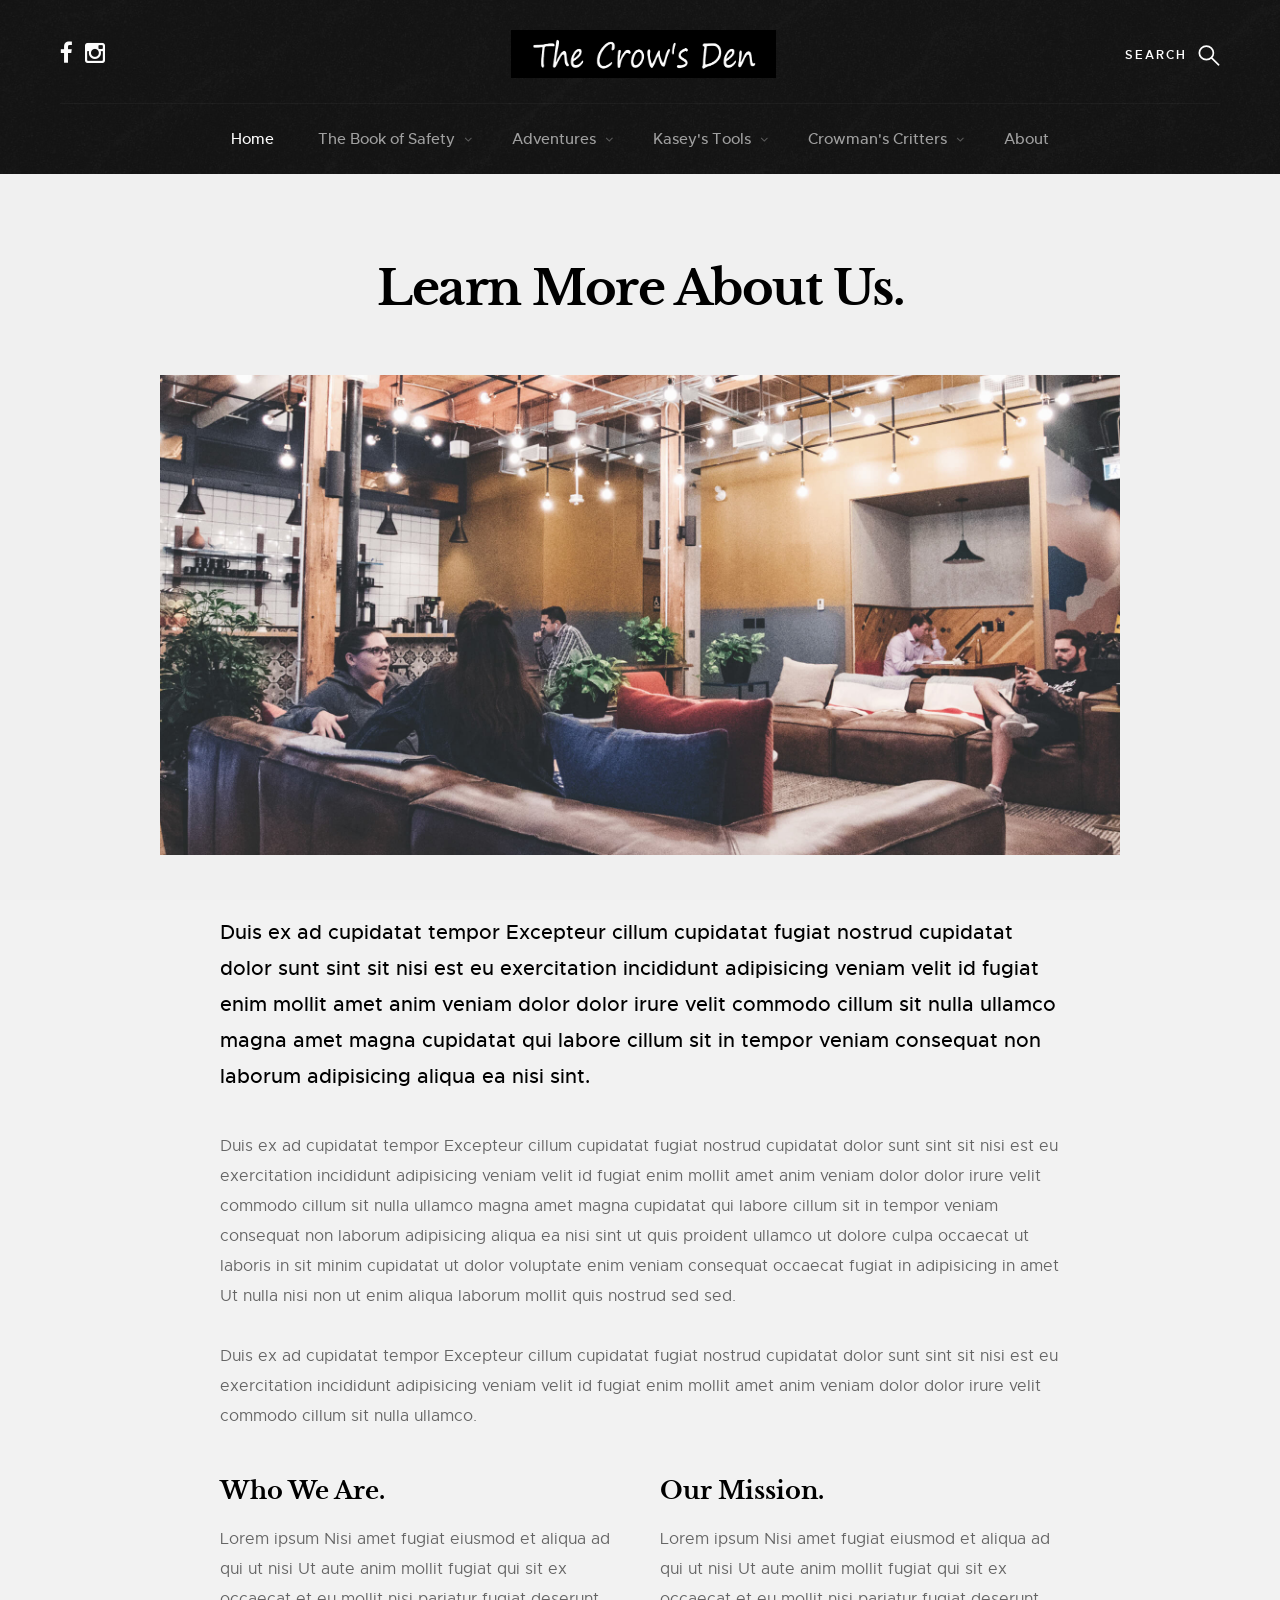
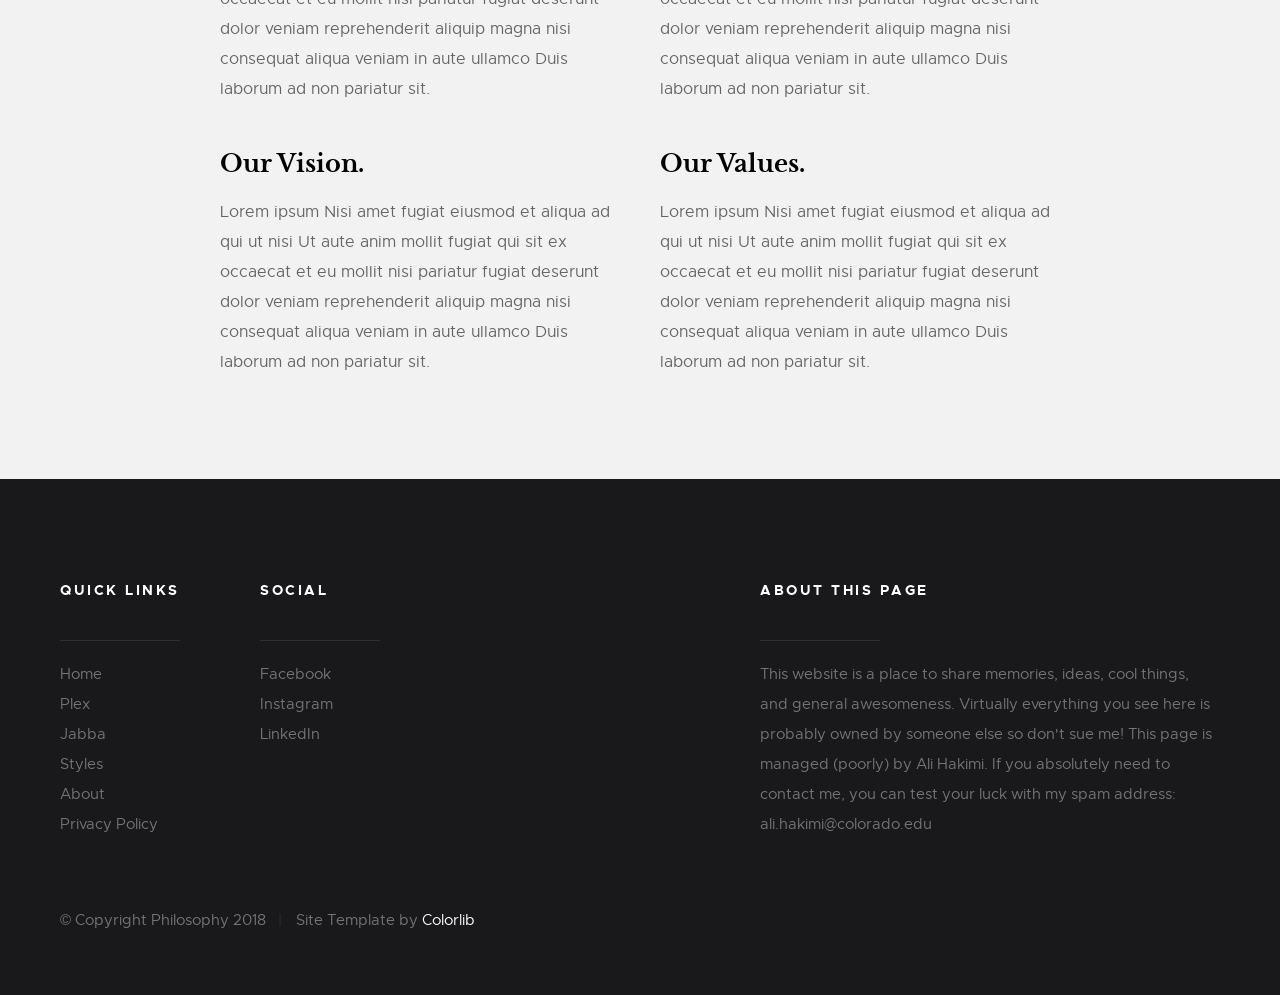
==== commit 2f3f9314: "fixed about page and social buttons in header/footer" ====
--- a/about.html
+++ b/about.html
@@ -5,7 +5,7 @@
     <!--- basic page needs
     ================================================== -->
     <meta charset="utf-8">
-    <title>About - Philosophy</title>
+    <title>About</title>
     <meta name="description" content="">
     <meta name="author" content="">
 
@@ -29,7 +29,7 @@
     <link rel="shortcut icon" href="favicon.ico" type="image/x-icon">
     <link rel="icon" href="favicon.ico" type="image/x-icon">
 
-</head>
+</head> <!-- end header) -->
 
 <body id="top">
 
@@ -40,25 +40,27 @@
         <header class="header">
             <div class="header__content row">
 
+            
                 <div class="header__logo">
                     <a class="logo" href="index.html">
-                        <img src="images/logo.svg" alt="Homepage">
+                        <!-- <img src="images/logo.svg" alt="Homepage"> -->
+                        <img src="images/crowsden.png" alt ="Homepage">
                     </a>
-                </div> <!-- end header__logo -->
-
+
+                </div>  <!-- end header__logo -->
                 <ul class="header__social">
                     <li>
-                        <a href="#0"><i class="fa fa-facebook" aria-hidden="true"></i></a>
+                        <a href="https://www.facebook.com/Hakims"><i class="fa fa-facebook" aria-hidden="true"></i></a>
                     </li>
+                    <!-- <li>
+                        <a href="#0"><i class="fa fa-twitter" aria-hidden="true"></i></a>
+                    </li> -->
                     <li>
-                        <a href="#0"><i class="fa fa-twitter" aria-hidden="true"></i></a>
+                        <a href="https://www.instagram.com/crowmanhakims/"><i class="fa fa-instagram" aria-hidden="true"></i></a>
                     </li>
-                    <li>
-                        <a href="#0"><i class="fa fa-instagram" aria-hidden="true"></i></a>
-                    </li>
-                    <li>
+                    <!-- <li>
                         <a href="#0"><i class="fa fa-pinterest" aria-hidden="true"></i></a>
-                    </li>
+                    </li> -->
                 </ul> <!-- end header__social -->
 
                 <a class="header__search-trigger" href="#0"></a>
@@ -85,30 +87,48 @@
                     <h2 class="header__nav-heading h6">Site Navigation</h2>
 
                     <ul class="header__nav">
-                        <li><a href="index.html" title="">Home</a></li>
+                        <li class="current"><a href="index.html" title="">Home</a></li>
                         <li class="has-children">
-                            <a href="#0" title="">Categories</a>
+                            <a href="#0" title="">The Book of Safety</a>
                             <ul class="sub-menu">
-                            <li><a href="category.html">Lifestyle</a></li>
-                            <li><a href="category.html">Health</a></li>
-                            <li><a href="category.html">Family</a></li>
-                            <li><a href="category.html">Management</a></li>
+                            <li><a href="category.html">Overview</a></li>
+                            <li><a href="category.html">Chapter 1: Interstellar</a></li>
+                            <li><a href="category.html">Chapter 2: Harry Potter</a></li>
+                          <!--   <li><a href="category.html">Management</a></li>
                             <li><a href="category.html">Travel</a></li>
-                            <li><a href="category.html">Work</a></li>
+                            <li><a href="category.html">Work</a></li> -->
                             </ul>
                         </li>
                         <li class="has-children">
-                            <a href="#0" title="">Blog</a>
+                            <a href="#0" title="">Adventures</a>
                             <ul class="sub-menu">
-                            <li><a href="single-video.html">Video Post</a></li>
+                            <li><a href="jolly2k18.html">Jolly's 2k18 Winter Update</a></li>
+                            <!-- <li><a href="single-video.html">Video Post</a></li>
                             <li><a href="single-audio.html">Audio Post</a></li>
                             <li><a href="single-gallery.html">Gallery Post</a></li>
-                            <li><a href="single-standard.html">Standard Post</a></li>
+                            <li><a href="single-standard.html">Standard Post</a></li> -->
                             </ul>
                         </li>
-                        <li><a href="style-guide.html" title="">Styles</a></li>
-                        <li class="current"><a href="about.html" title="">About</a></li>
-                        <li><a href="contact.html" title="">Contact</a></li>
+                        <li class="has-children">
+                            <a href="#0" title="">Kasey's Tools</a>
+                            <ul class="sub-menu">
+                            <!-- <li><a href="single-video.html">Video Post</a></li>
+                            <li><a href="single-audio.html">Audio Post</a></li>
+                            <li><a href="single-gallery.html">Gallery Post</a></li>
+                            <li><a href="single-standard.html">Standard Post</a></li> -->
+                            </ul>
+                        </li>
+                        
+                        <li class="has-children"> 
+                            <a href="s#0" title="">Crowman's Critters</a>
+                            <ul class="sub-menu">
+                            <li><a href="http://hakimz.com:32400/web/index.html" title="">Plex</a></li>
+                            <li><a href="https://hakimz.com/rutorrent/" title="">Jabba</a></li>
+                            <li><a href="thoughtstream.html", title="">Thoughtstream</a></li>
+                            </ul>
+                        </li>
+                        <li><a href="about.html" title="">About</a></li>
+                        <!-- <li><a href="contact.html" title="">Contact</a></li> -->
                     </ul> <!-- end header__nav -->
 
                     <a href="#0" title="Close Menu" class="header__overlay-close close-mobile-menu">Close</a>
@@ -117,7 +137,6 @@
 
             </div> <!-- header-content -->
         </header> <!-- header -->
-
     </div> <!-- end s-pageheader -->
 
 
@@ -184,125 +203,6 @@
     </section> <!-- s-content -->
 
 
-    <!-- s-extra
-    ================================================== -->
-    <section class="s-extra">
-
-        <div class="row top">
-
-            <div class="col-eight md-six tab-full popular">
-                <h3>Popular Posts</h3>
-
-                <div class="block-1-2 block-m-full popular__posts">
-                    <article class="col-block popular__post">
-                        <a href="#0" class="popular__thumb">
-                            <img src="images/thumbs/small/wheel-150.jpg" alt="">
-                        </a>
-                        <h5><a href="#0">Visiting Theme Parks Improves Your Health.</a></h5>
-                        <section class="popular__meta">
-                                <span class="popular__author"><span>By</span> <a href="#0"> John Doe</a></span>
-                            <span class="popular__date"><span>on</span> <time datetime="2017-12-19">Dec 19, 2017</time></span>
-                        </section>
-                    </article>
-                    <article class="col-block popular__post">
-                        <a href="#0" class="popular__thumb">
-                            <img src="images/thumbs/small/shutterbug-150.jpg" alt="">
-                        </a>
-                        <h5><a href="#0">Key Benefits Of Family Photography.</a></h5>
-                        <section class="popular__meta">
-                            <span class="popular__author"><span>By</span> <a href="#0"> John Doe</a></span>
-                            <span class="popular__date"><span>on</span> <time datetime="2017-12-18">Dec 18, 2017</time></span>
-                        </section>
-                    </article>
-                    <article class="col-block popular__post">
-                        <a href="#0" class="popular__thumb">
-                            <img src="images/thumbs/small/cookies-150.jpg" alt="">
-                        </a>
-                        <h5><a href="#0">Absolutely No Sugar Oatmeal Cookies.</a></h5>
-                        <section class="popular__meta">
-                                <span class="popular__author"><span>By</span> <a href="#0"> John Doe</a></span>
-                            <span class="popular__date"><span>on</span> <time datetime="2017-12-16">Dec 16, 2017</time></span>
-                        </section>
-                    </article>
-                    <article class="col-block popular__post">
-                        <a href="#0" class="popular__thumb">
-                            <img src="images/thumbs/small/beetle-150.jpg" alt="">
-                        </a>
-                        <h5><a href="#0">Throwback To The Good Old Days.</a></h5>
-                        <section class="popular__meta">
-                            <span class="popular__author"><span>By</span> <a href="#0"> John Doe</a></span>
-                            <span class="popular__date"><span>on</span> <time datetime="2017-12-16">Dec 16, 2017</time></span>
-                        </section>
-                    </article>
-                    <article class="col-block popular__post">
-                        <a href="#0" class="popular__thumb">
-                            <img src="images/thumbs/small/tulips-150.jpg" alt="">
-                        </a>
-                        <h5><a href="#0">10 Interesting Facts About Caffeine.</a></h5>
-                        <section class="popular__meta">
-                            <span class="popular__author"><span>By</span> <a href="#0"> John Doe</a></span>
-                            <span class="popular__date"><span>on</span> <time datetime="2017-12-14">Dec 14, 2017</time></span>
-                        </section>
-                    </article>
-                    <article class="col-block popular__post">
-                        <a href="#0" class="popular__thumb">
-                            <img src="images/thumbs/small/salad-150.jpg" alt="">
-                        </a>
-                        <h5><a href="#0">Healthy Mediterranean Salad Recipes</a></h5>
-                        <section class="popular__meta">
-                            <span class="popular__author"><span>By</span> <a href="#0"> John Doe</a></span>
-                            <span class="popular__date"><span>on</span> <time datetime="2017-12-12">Dec 12, 2017</time></span>
-                        </section>
-                    </article>
-                </div> <!-- end popular_posts -->
-            </div> <!-- end popular -->
-            
-            <div class="col-four md-six tab-full about">
-                <h3>About Philosophy</h3>
-
-                <p>
-                Donec sollicitudin molestie malesuada. Nulla quis lorem ut libero malesuada feugiat. Pellentesque in ipsum id orci porta dapibus. Vestibulum ante ipsum primis in faucibus orci luctus et ultrices posuere cubilia Curae; Donec velit neque, auctor sit amet aliquam vel, ullamcorper sit amet ligula. Quisque velit nisi, pretium ut lacinia in, elementum id enim. Donec sollicitudin molestie malesuada.
-                </p>
-
-                <ul class="about__social">
-                    <li>
-                        <a href="#0"><i class="fa fa-facebook" aria-hidden="true"></i></a>
-                    </li>
-                    <li>
-                        <a href="#0"><i class="fa fa-twitter" aria-hidden="true"></i></a>
-                    </li>
-                    <li>
-                        <a href="#0"><i class="fa fa-instagram" aria-hidden="true"></i></a>
-                    </li>
-                    <li>
-                        <a href="#0"><i class="fa fa-pinterest" aria-hidden="true"></i></a>
-                    </li>
-                </ul> <!-- end header__social -->
-            </div> <!-- end about -->
-
-        </div> <!-- end row -->
-
-        <div class="row bottom tags-wrap">
-            <div class="col-full tags">
-                <h3>Tags</h3>
-
-                <div class="tagcloud">
-                    <a href="#0">Salad</a>
-                    <a href="#0">Recipe</a>
-                    <a href="#0">Places</a>
-                    <a href="#0">Tips</a>
-                    <a href="#0">Friends</a>
-                    <a href="#0">Travel</a>
-                    <a href="#0">Exercise</a>
-                    <a href="#0">Reading</a>
-                    <a href="#0">Running</a>
-                    <a href="#0">Self-Help</a>
-                    <a href="#0">Vacation</a>
-                </div> <!-- end tagcloud -->
-            </div> <!-- end tags -->
-        </div> <!-- end tags-wrap -->
-
-    </section> <!-- end s-extra -->
 
 
     <!-- s-footer
@@ -317,17 +217,18 @@
                     <h4>Quick Links</h4>
 
                     <ul class="s-footer__linklist">
-                        <li><a href="#0">Home</a></li>
-                        <li><a href="#0">Blog</a></li>
+                        <li><a href="index.html">Home</a></li>
+                        <li><a href="http://hakimz.com:32400/web/index.html">Plex</a></li>
+                        <li><a href="https://hakimz.com/rutorrent/">Jabba</a></li>
                         <li><a href="#0">Styles</a></li>
-                        <li><a href="#0">About</a></li>
-                        <li><a href="#0">Contact</a></li>
+                        <li><a href="#about.html">About</a></li>
+                        <!-- <li><a href="#0">Contact</a></li> -->
                         <li><a href="#0">Privacy Policy</a></li>
                     </ul>
 
                 </div> <!-- end s-footer__sitelinks -->
 
-                <div class="col-two md-four mob-full s-footer__archives">
+              <!--   <div class="col-two md-four mob-full s-footer__archives">
                         
                     <h4>Archives</h4>
 
@@ -340,30 +241,30 @@
                         <li><a href="#0">August 2017</a></li>
                     </ul>
 
-                </div> <!-- end s-footer__archives -->
+                </div> --> <!-- end s-footer__archives -->
 
                 <div class="col-two md-four mob-full s-footer__social">
                         
                     <h4>Social</h4>
 
                     <ul class="s-footer__linklist">
-                        <li><a href="#0">Facebook</a></li>
-                        <li><a href="#0">Instagram</a></li>
-                        <li><a href="#0">Twitter</a></li>
-                        <li><a href="#0">Pinterest</a></li>
-                        <li><a href="#0">Google+</a></li>
-                        <li><a href="#0">LinkedIn</a></li>
+                        <li><a href="https://www.facebook.com/Hakims">Facebook</a></li>
+                        <li><a href="https://www.instagram.com/crowmanhakims/">Instagram</a></li>
+                        <!-- <li><a href="">Twitter</a></li>
+                       <li><a href="#0">Pinterest</a></li> -->
+                        <!-- <li><a href="#0">Google+</a></li> -->
+                        <li><a href="https://www.linkedin.com/in/alihakimi">LinkedIn</a></li>
                     </ul>
 
                 </div> <!-- end s-footer__social -->
 
                 <div class="col-five md-full end s-footer__subscribe">
                         
-                    <h4>Our Newsletter</h4>
-
-                    <p>Sit vel delectus amet officiis repudiandae est voluptatem. Tempora maxime provident nisi et fuga et enim exercitationem ipsam. Culpa consequatur occaecati.</p>
-
-                    <div class="subscribe-form">
+                    <h4>About this page</h4>
+
+                    <p>This website is a place to share memories, ideas, cool things, and general awesomeness. Virtually everything you see here is probably owned by someone else so don't sue me! This page is managed (poorly) by Ali Hakimi. If you absolutely need to contact me, you can test your luck with my spam address: ali.hakimi@colorado.edu</p>
+
+                    <!-- <div class="subscribe-form">
                         <form id="mc-form" class="group" novalidate="true">
 
                             <input type="email" value="" name="EMAIL" class="email" id="mc-email" placeholder="Email Address" required="">
@@ -373,7 +274,7 @@
                             <label for="mc-email" class="subscribe-message"></label>
                 
                         </form>
-                    </div>
+                    </div> -->
 
                 </div> <!-- end s-footer__subscribe -->
 
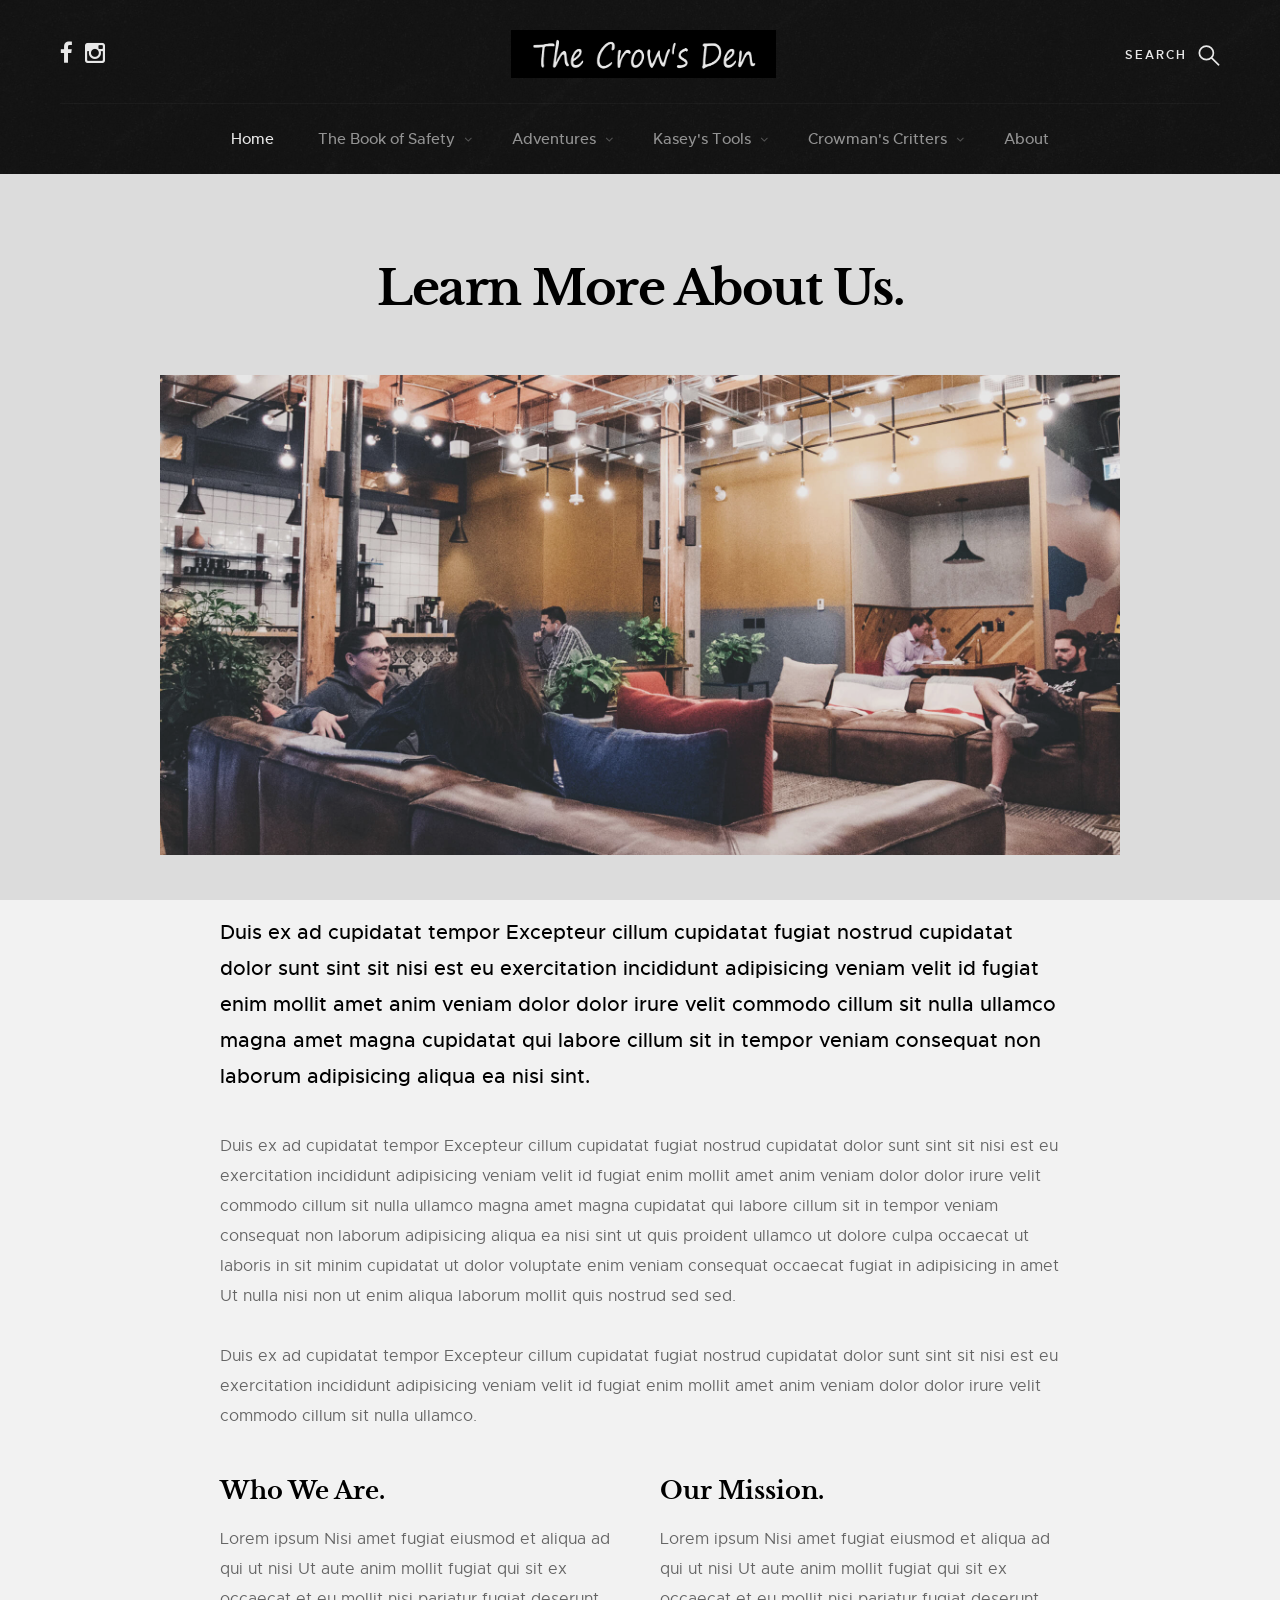
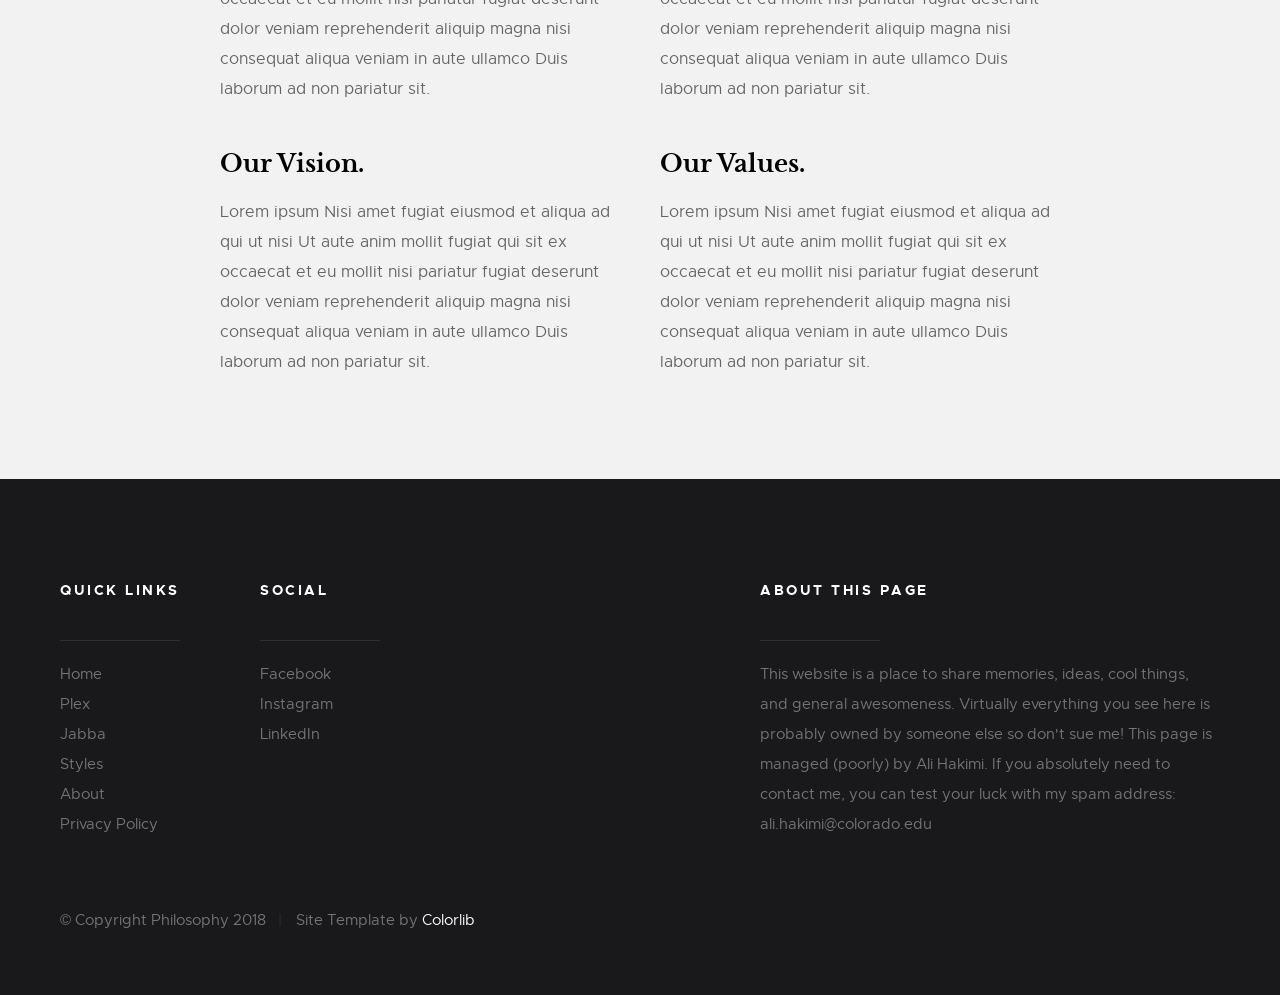
==== commit e520094e: "fixed bug in footer of about.html" ====
--- a/about.html
+++ b/about.html
@@ -221,7 +221,7 @@
                         <li><a href="http://hakimz.com:32400/web/index.html">Plex</a></li>
                         <li><a href="https://hakimz.com/rutorrent/">Jabba</a></li>
                         <li><a href="#0">Styles</a></li>
-                        <li><a href="#about.html">About</a></li>
+                        <li><a href="about.html">About</a></li>
                         <!-- <li><a href="#0">Contact</a></li> -->
                         <li><a href="#0">Privacy Policy</a></li>
                     </ul>
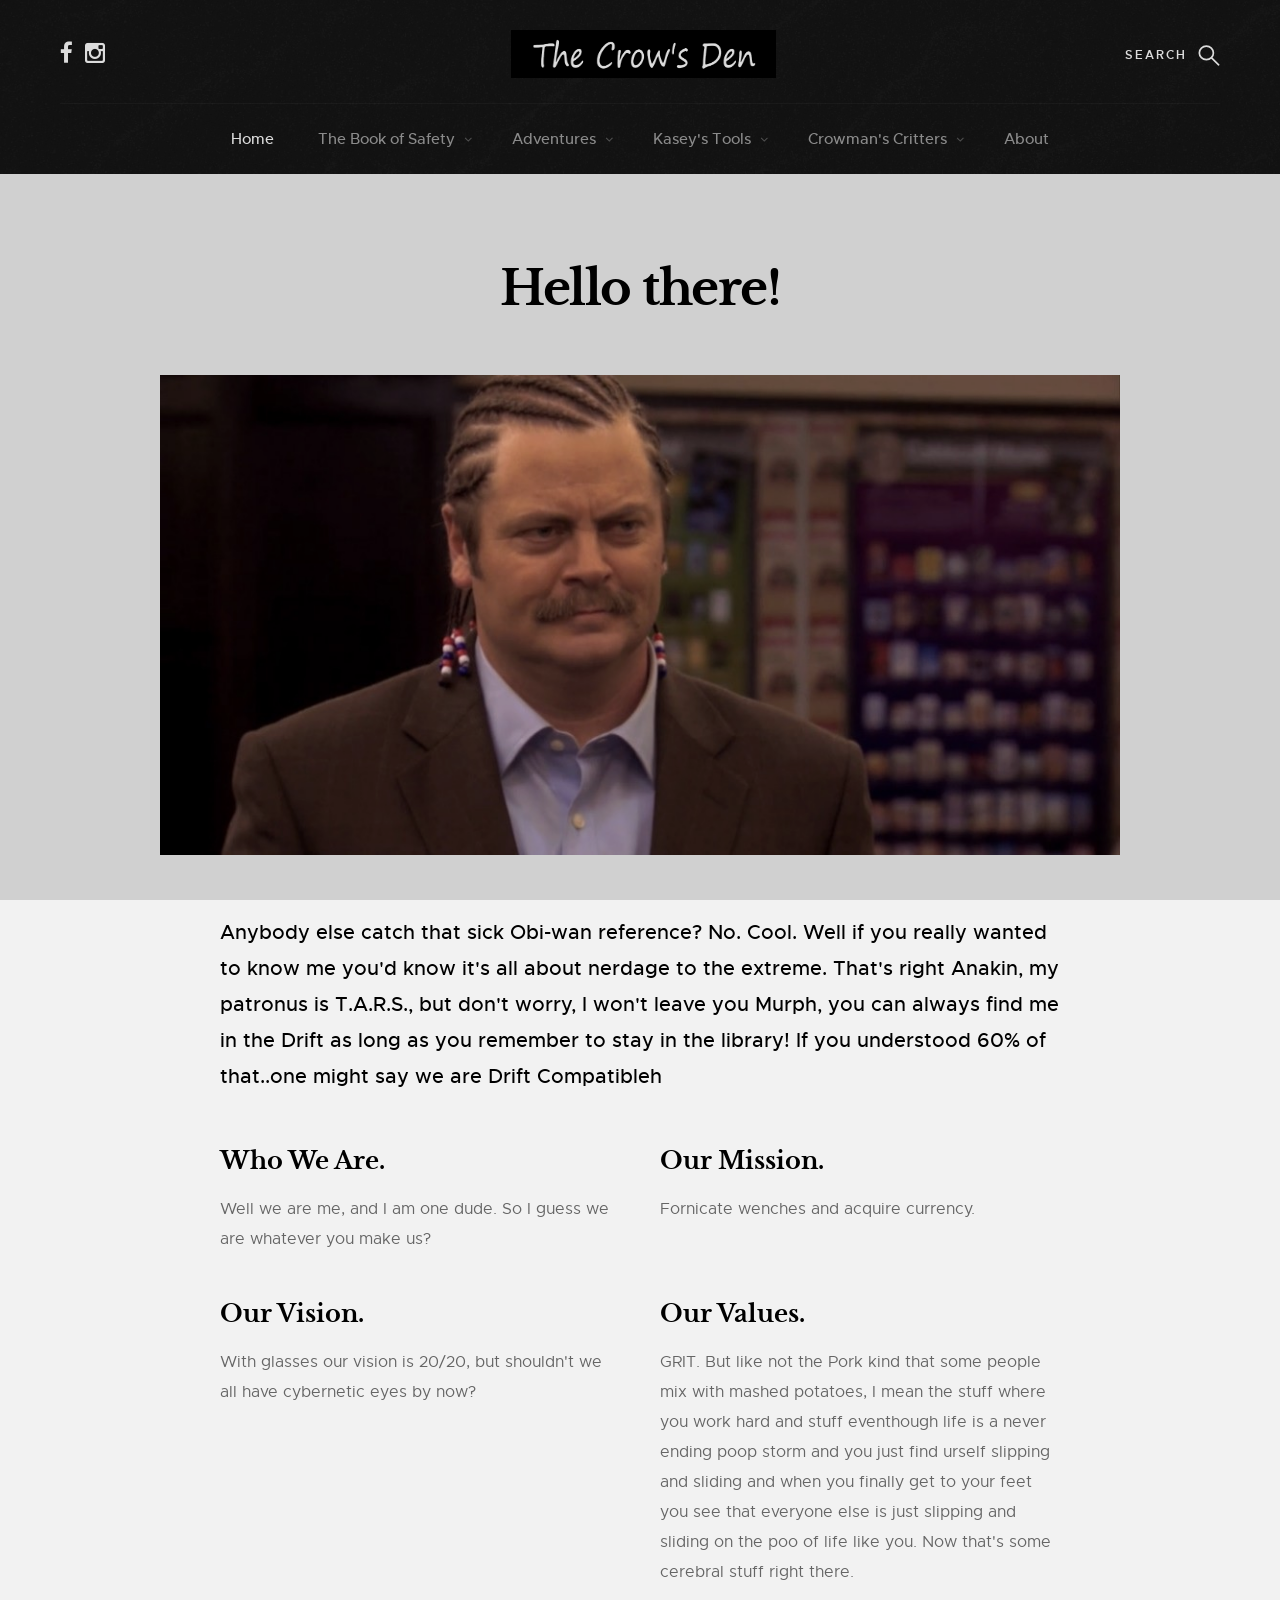
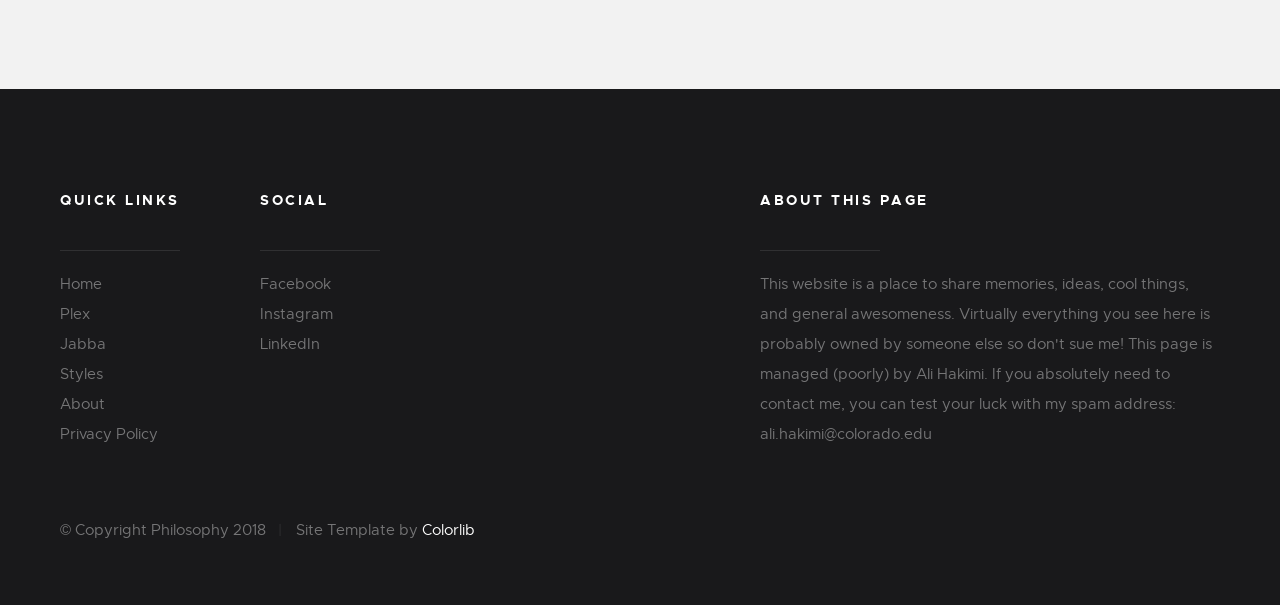
==== commit bbbee189: "work on about.html" ====
--- a/about.html
+++ b/about.html
@@ -148,49 +148,42 @@
 
             <div class="s-content__header col-full">
                 <h1 class="s-content__header-title">
-                    Learn More About Us.
+                    Hello there!
                 </h1>
             </div> <!-- end s-content__header -->
 
             <div class="s-content__media col-full">
                 <div class="s-content__post-thumb">
                     <img src="images/thumbs/about/about-1000.jpg" 
-                         srcset="images/thumbs/about/about-2000.jpg 2000w, 
-                                 images/thumbs/about/about-1000.jpg 1000w, 
-                                 images/thumbs/about/about-500.jpg 500w" 
+                         srcset=" images/thumbs/about/about-1000.jpg 1000w, " 
                          sizes="(max-width: 2000px) 100vw, 2000px" alt="" >
                 </div>
             </div> <!-- end s-content__media -->
 
             <div class="col-full s-content__main">
 
-                <p class="lead">Duis ex ad cupidatat tempor Excepteur cillum cupidatat fugiat nostrud cupidatat dolor sunt sint sit nisi est eu exercitation incididunt adipisicing veniam velit id fugiat enim mollit amet anim veniam dolor dolor irure velit commodo cillum sit nulla ullamco magna amet magna cupidatat qui labore cillum sit in tempor veniam consequat non laborum adipisicing aliqua ea nisi sint.</p>
-                
-                <p>Duis ex ad cupidatat tempor Excepteur cillum cupidatat fugiat nostrud cupidatat dolor sunt sint sit nisi est eu exercitation incididunt adipisicing veniam velit id fugiat enim mollit amet anim veniam dolor dolor irure velit commodo cillum sit nulla ullamco magna amet magna cupidatat qui labore cillum sit in tempor veniam consequat non laborum adipisicing aliqua ea nisi sint ut quis proident ullamco ut dolore culpa occaecat ut laboris in sit minim cupidatat ut dolor voluptate enim veniam consequat occaecat fugiat in adipisicing in amet Ut nulla nisi non ut enim aliqua laborum mollit quis nostrud sed sed.
-                </p>
-
-                <p>Duis ex ad cupidatat tempor Excepteur cillum cupidatat fugiat nostrud cupidatat dolor sunt sint sit nisi est eu exercitation incididunt adipisicing veniam velit id fugiat enim mollit amet anim veniam dolor dolor irure velit commodo cillum sit nulla ullamco.
-                </p>
-
+                <p class="lead">Anybody else catch that sick Obi-wan reference? No. Cool. Well if you really wanted to know me you'd know it's all about nerdage to the extreme. That's right Anakin, my patronus is T.A.R.S., but don't worry, I won't leave you Murph, you can always find me in the Drift as long as you remember to stay in the library! If you understood 60% of that..one might say we are Drift Compatibleh</p>
+                
+                
                 <div class="row block-1-2 block-tab-full">
                     <div class="col-block">
                         <h3 class="quarter-top-margin">Who We Are.</h3>
-                        <p>Lorem ipsum Nisi amet fugiat eiusmod et aliqua ad qui ut nisi Ut aute anim mollit fugiat qui sit ex occaecat et eu mollit nisi pariatur fugiat deserunt dolor veniam reprehenderit aliquip magna nisi consequat aliqua veniam in aute ullamco Duis laborum ad non pariatur sit.</p>
+                        <p>Well we are me, and I am one dude. So I guess we are whatever you make us?</p>
                     </div>
 
                     <div class="col-block">
                         <h3 class="quarter-top-margin">Our Mission.</h3>
-                        <p>Lorem ipsum Nisi amet fugiat eiusmod et aliqua ad qui ut nisi Ut aute anim mollit fugiat qui sit ex occaecat et eu mollit nisi pariatur fugiat deserunt dolor veniam reprehenderit aliquip magna nisi consequat aliqua veniam in aute ullamco Duis laborum ad non pariatur sit.</p>
+                        <p>Fornicate wenches and acquire currency.</p>
                     </div>
 
                     <div class="col-block">
                         <h3 class="quarter-top-margin">Our Vision.</h3>
-                        <p>Lorem ipsum Nisi amet fugiat eiusmod et aliqua ad qui ut nisi Ut aute anim mollit fugiat qui sit ex occaecat et eu mollit nisi pariatur fugiat deserunt dolor veniam reprehenderit aliquip magna nisi consequat aliqua veniam in aute ullamco Duis laborum ad non pariatur sit.</p>
+                        <p>With glasses our vision is 20/20, but shouldn't we all have cybernetic eyes by now?</p>
                     </div>
 
                     <div class="col-block">
                         <h3 class="quarter-top-margin">Our Values.</h3>
-                        <p>Lorem ipsum Nisi amet fugiat eiusmod et aliqua ad qui ut nisi Ut aute anim mollit fugiat qui sit ex occaecat et eu mollit nisi pariatur fugiat deserunt dolor veniam reprehenderit aliquip magna nisi consequat aliqua veniam in aute ullamco Duis laborum ad non pariatur sit.</p>
+                        <p>GRIT. But like not the Pork kind that some people mix with mashed potatoes, I mean the stuff where you work hard and stuff eventhough life is a never ending poop storm and you just find urself slipping and sliding and when you finally get to your feet you see that everyone else is just slipping and sliding on the poo of life like you. Now that's some cerebral stuff right there. </p>
                     </div>
 
                 </div>
